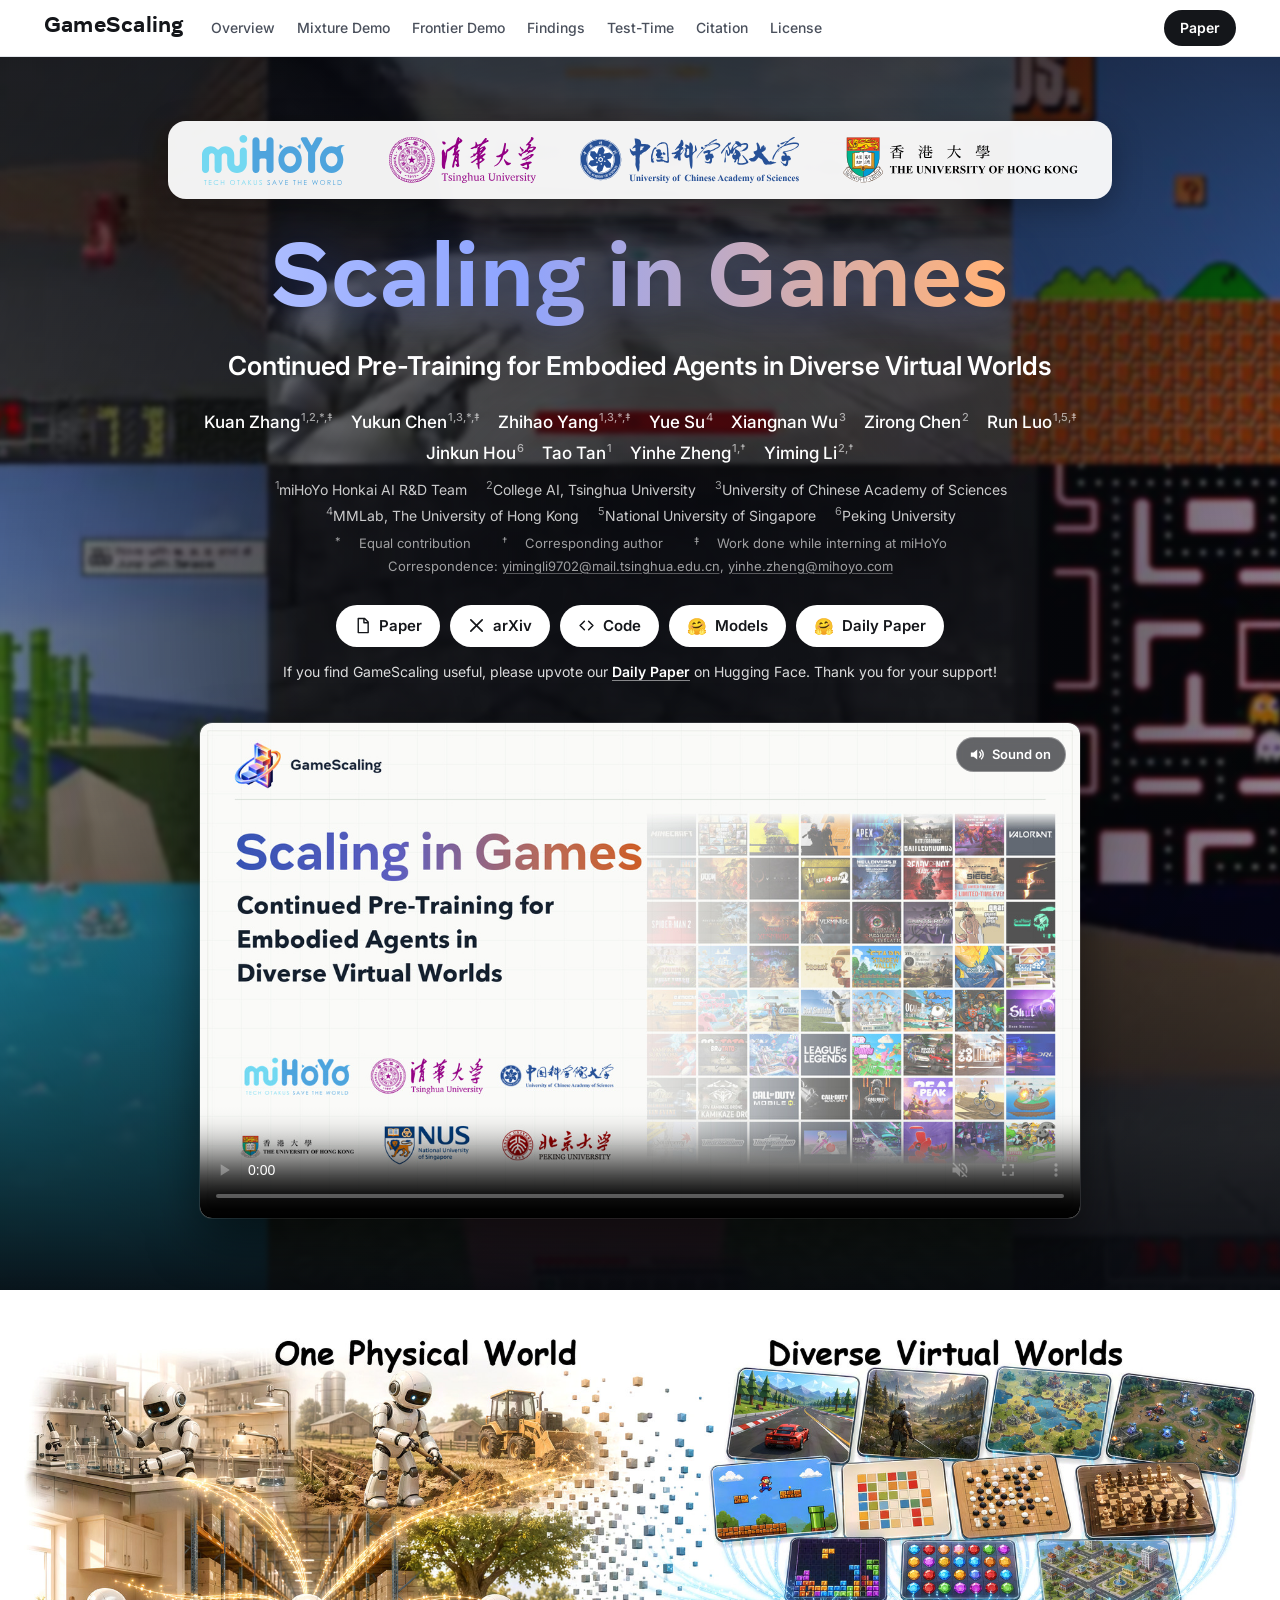
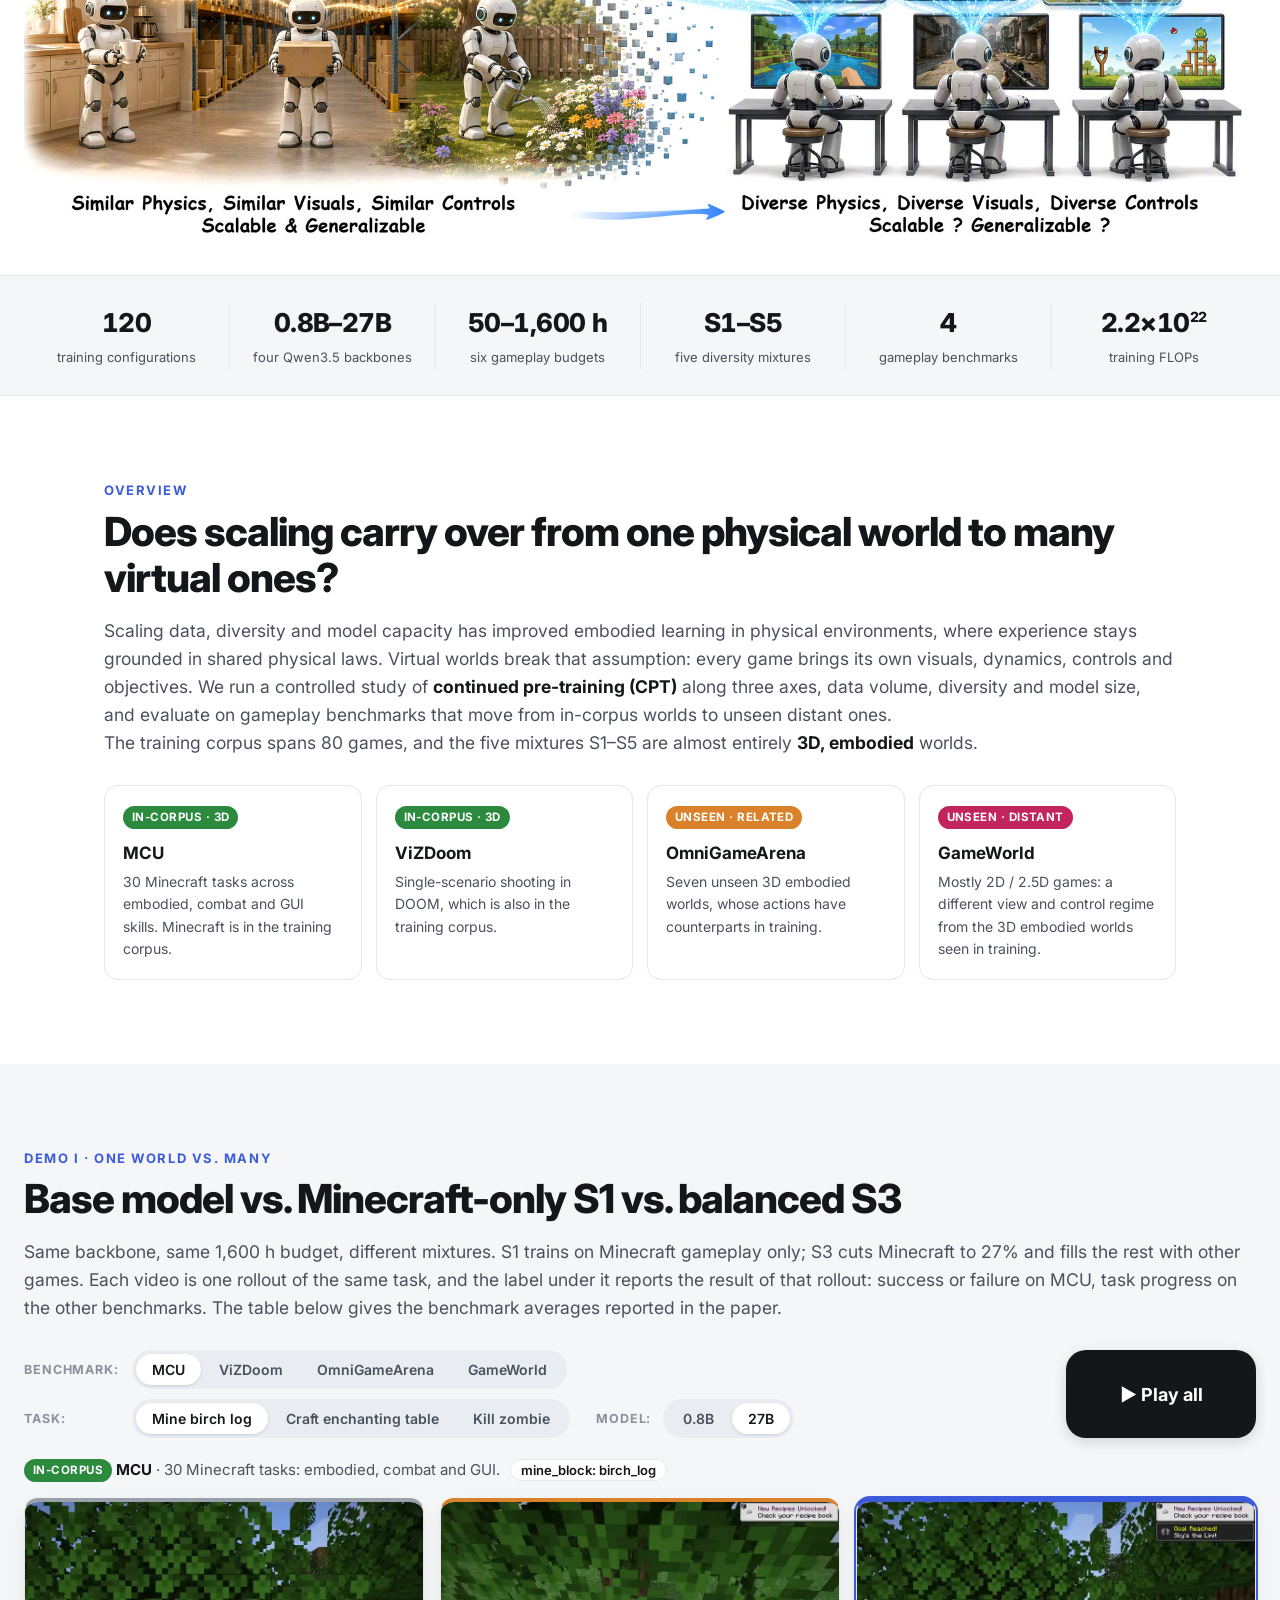
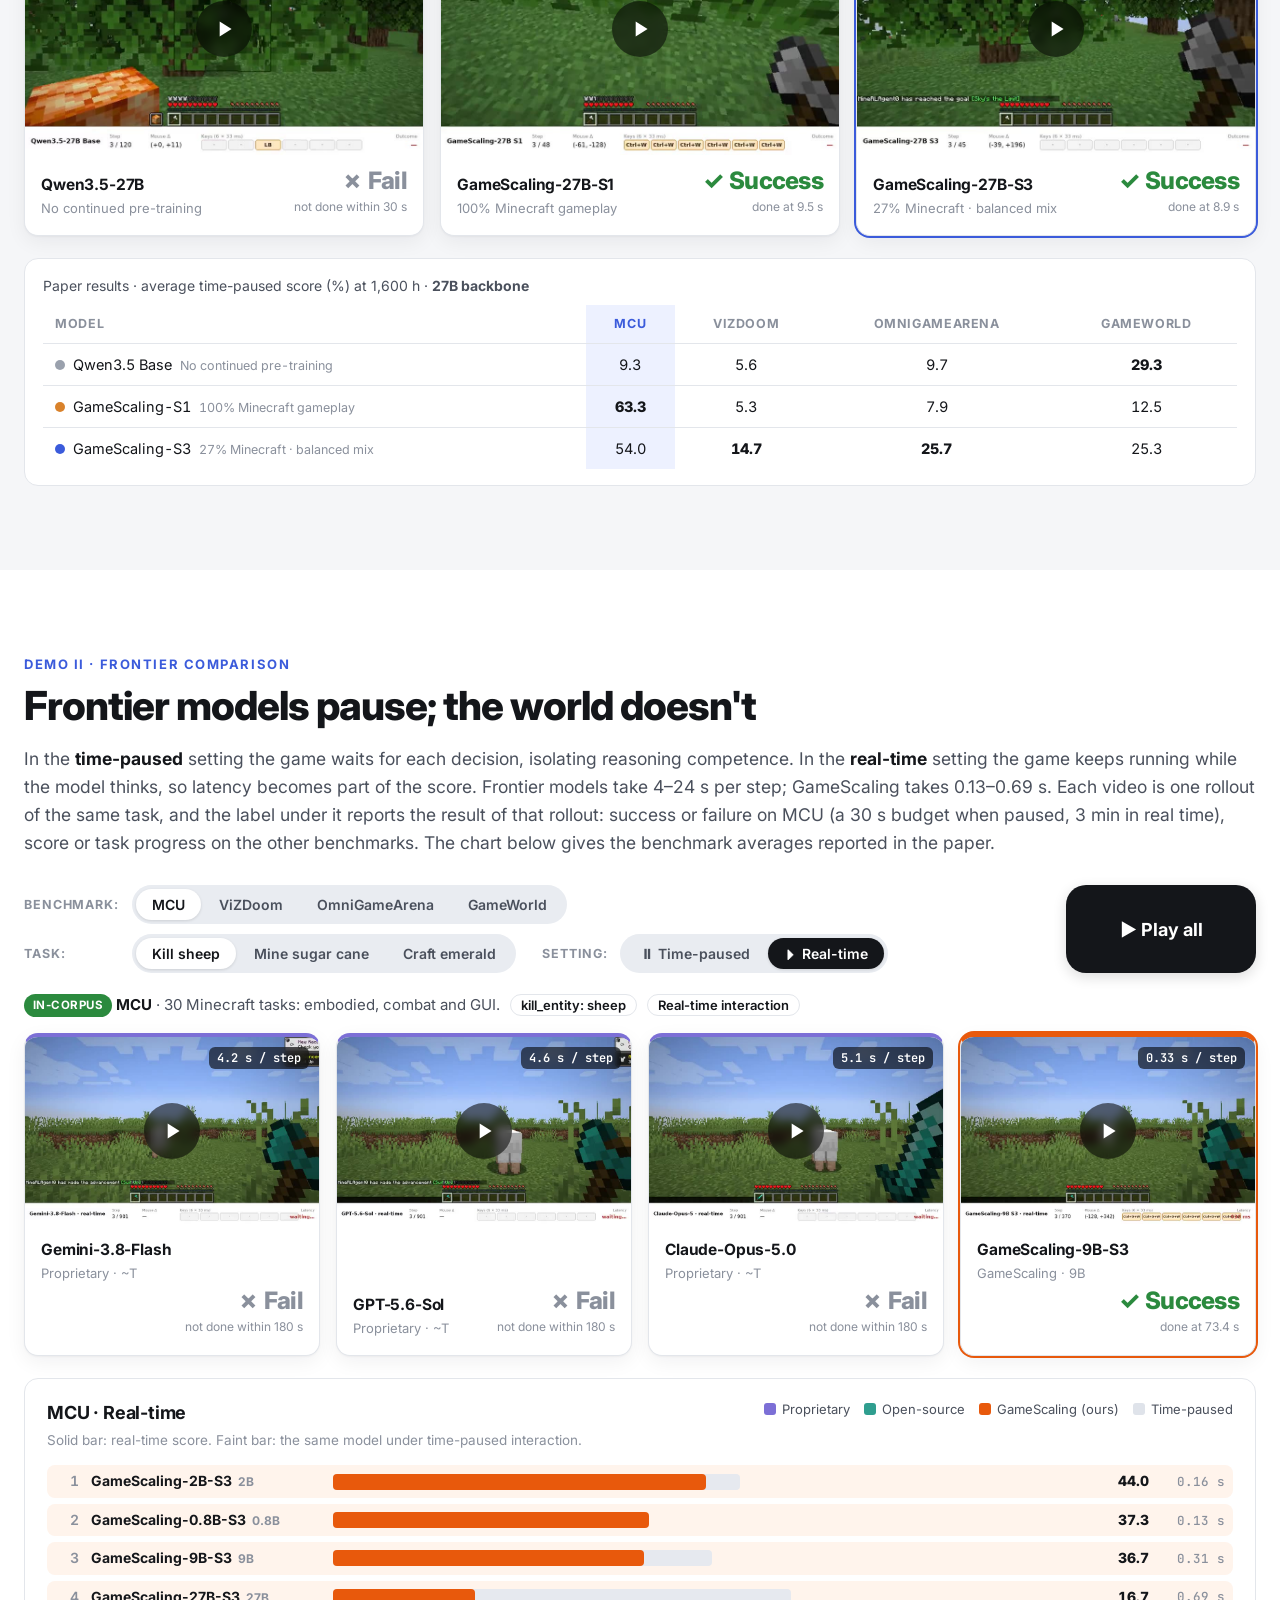
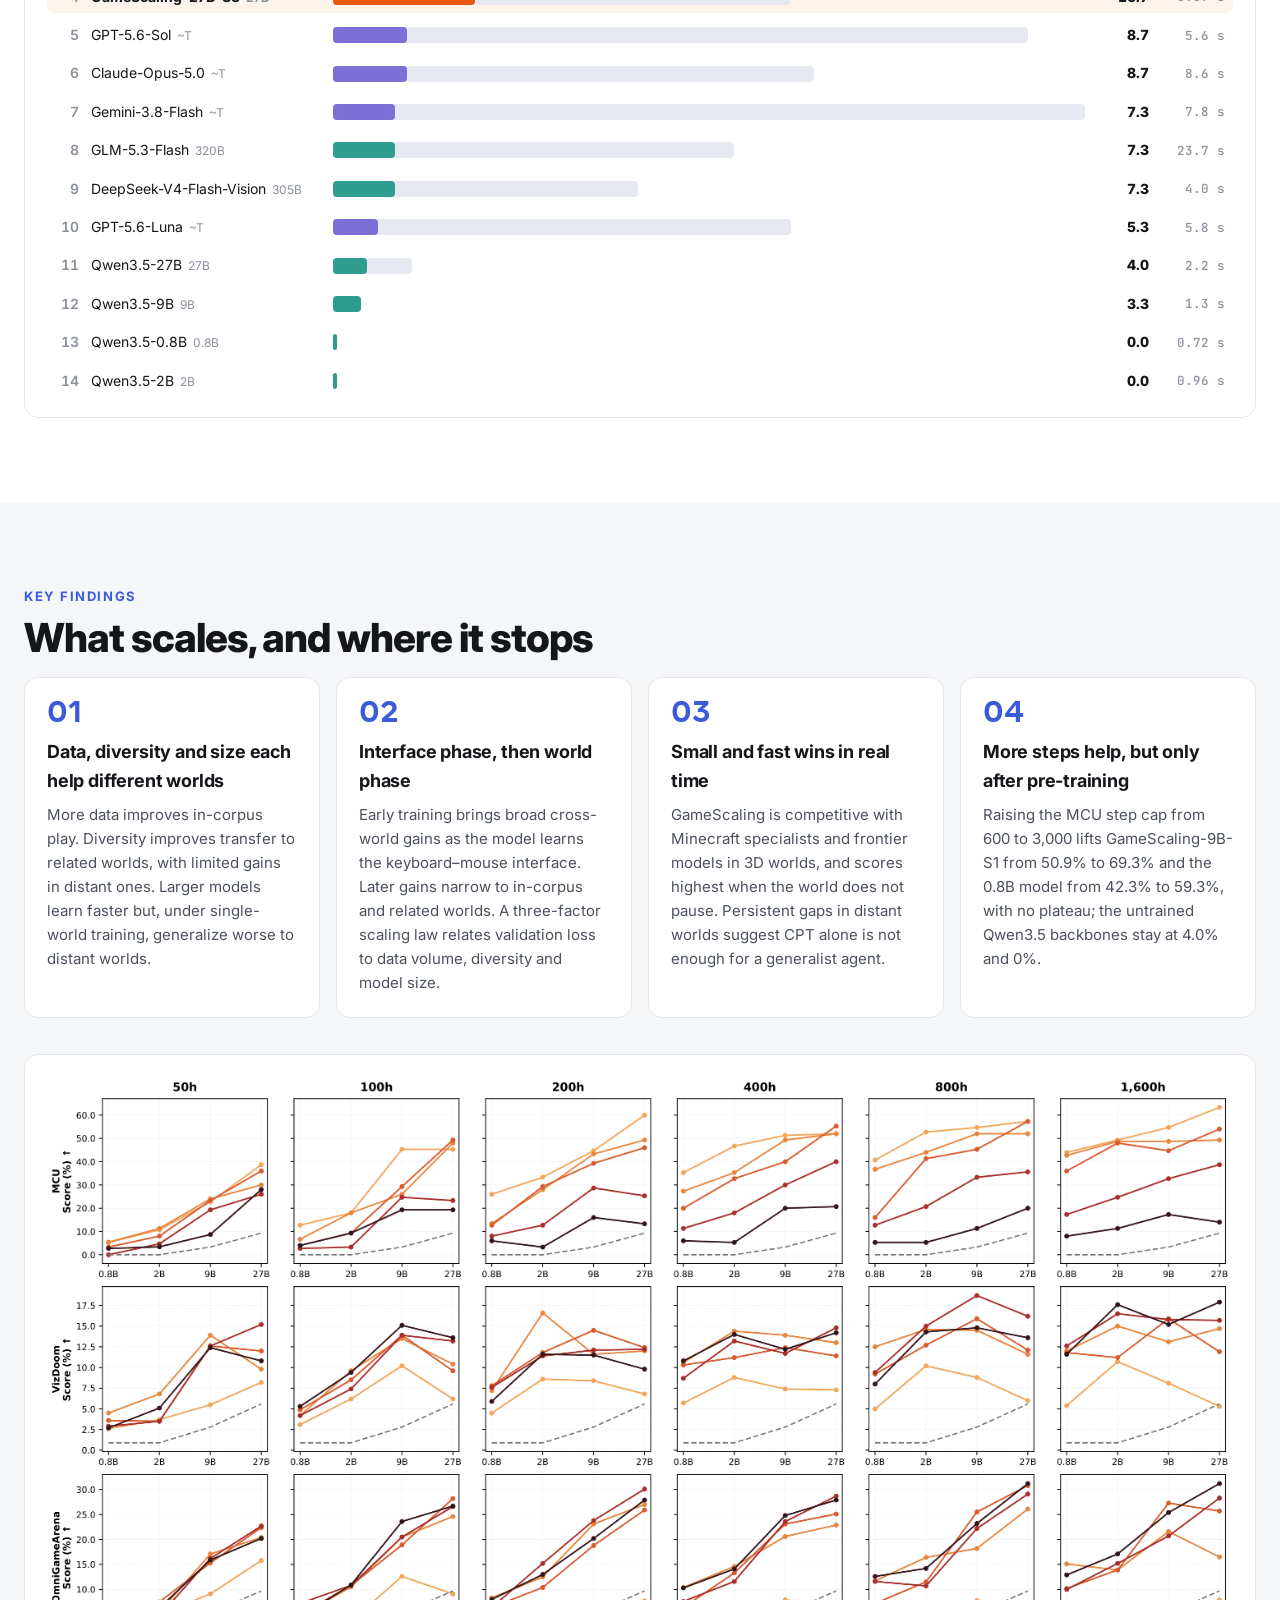
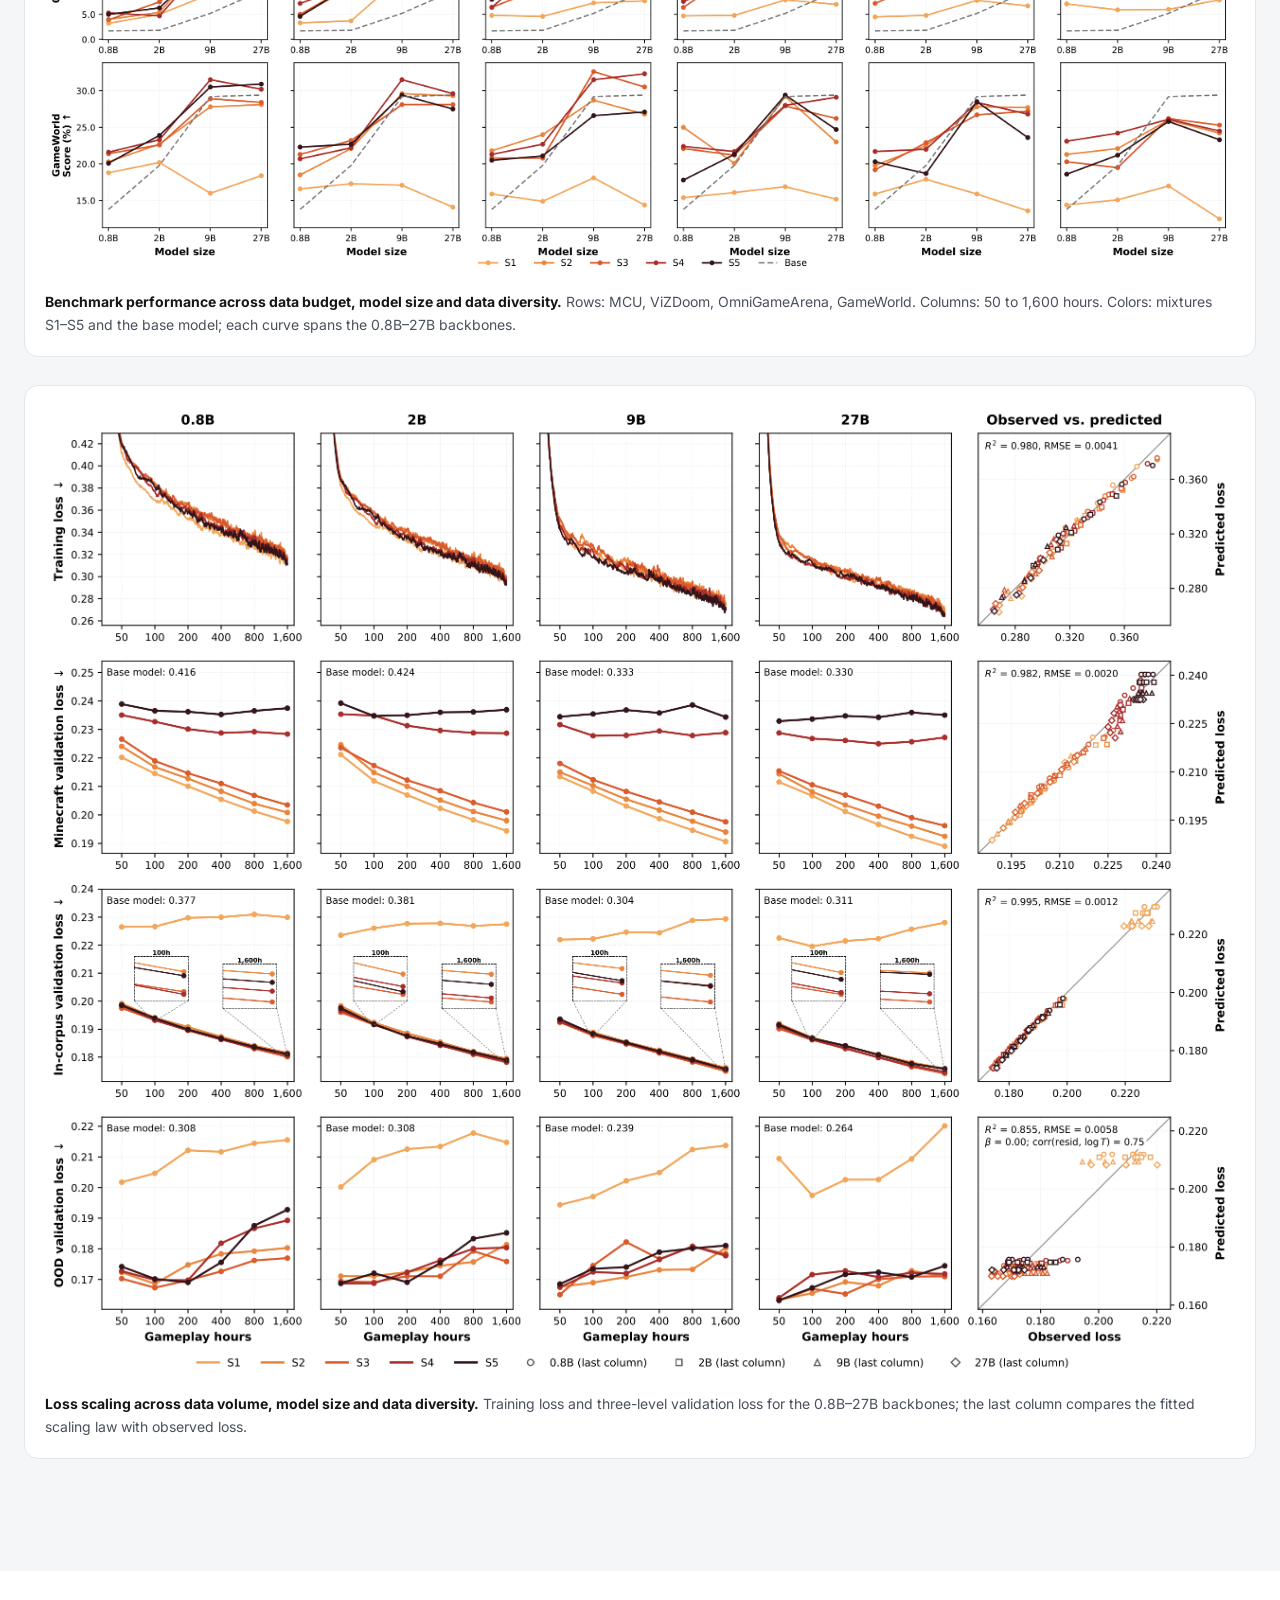
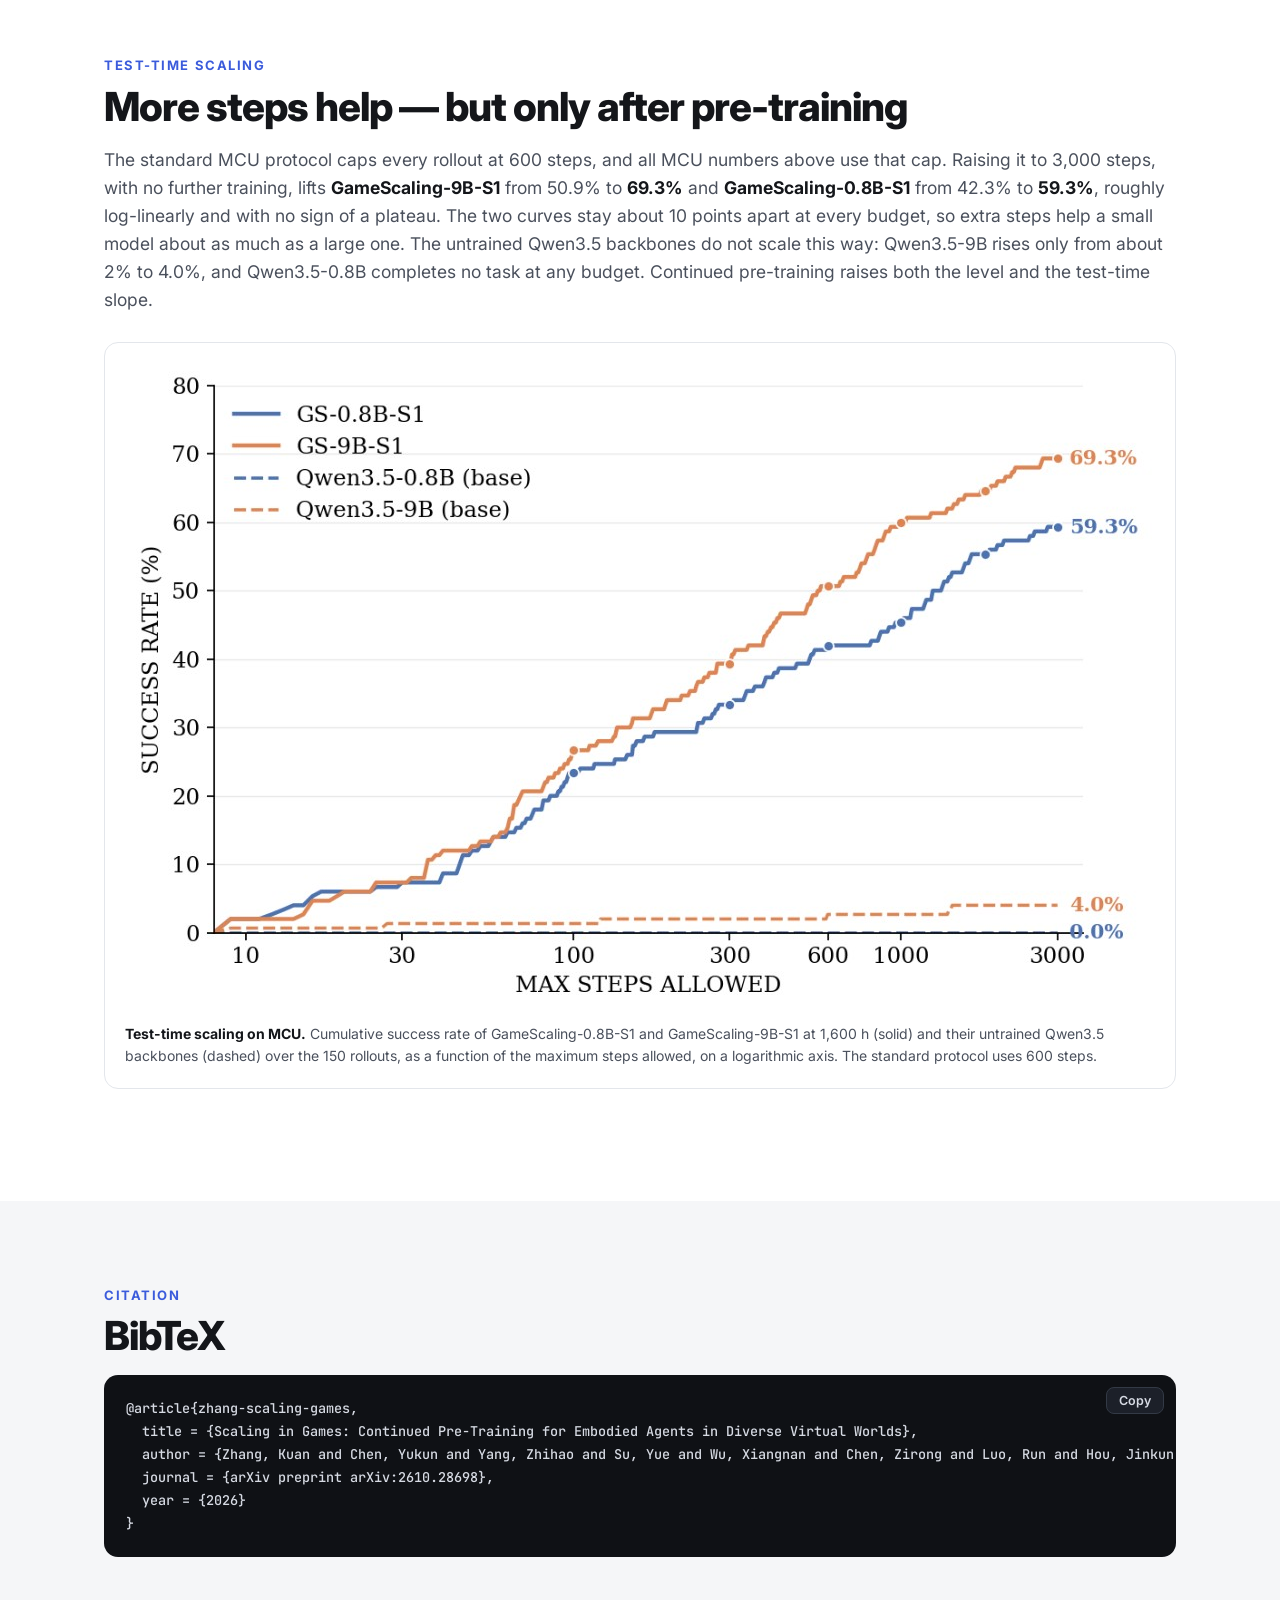
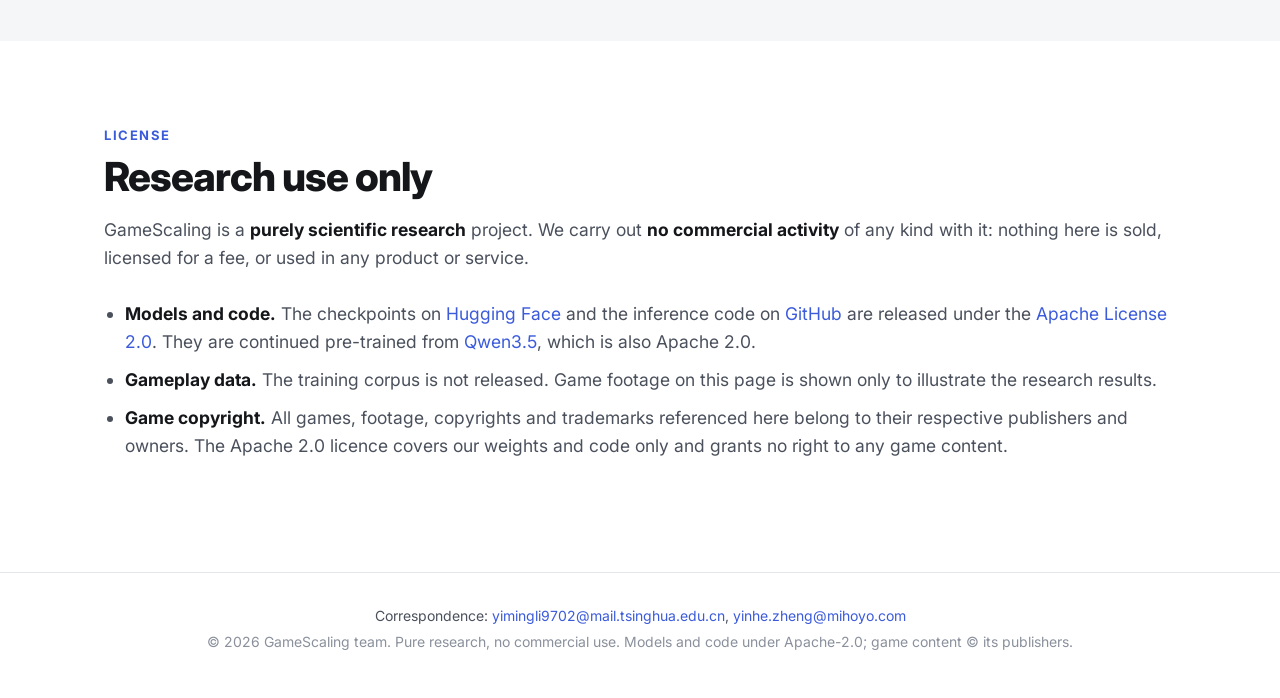
==== index.html @ e5180c9b "Add Daily Paper button and upvote invitation" ====
<!DOCTYPE html>
<html lang="en">
<head>
<meta charset="UTF-8">
<meta name="viewport" content="width=device-width, initial-scale=1">
<title>Scaling in Games: Continued Pre-Training for Embodied Agents in Diverse Virtual Worlds</title>
<link rel="icon" href="assets/favicon.svg" type="image/svg+xml">
<link rel="icon" href="assets/favicon-32.png" type="image/png" sizes="32x32">
<link rel="alternate icon" href="assets/favicon.ico">
<link rel="apple-touch-icon" href="assets/apple-touch-icon.png">
<meta name="description" content="Scaling in Games: Continued Pre-Training for Embodied Agents in Diverse Virtual Worlds">
<link rel="canonical" href="https://gamescaling.github.io/">
<meta name="citation_title" content="Scaling in Games: Continued Pre-Training for Embodied Agents in Diverse Virtual Worlds">
<meta name="citation_author" content="Zhang, Kuan">
<meta name="citation_author" content="Chen, Yukun">
<meta name="citation_author" content="Yang, Zhihao">
<meta name="citation_author" content="Su, Yue">
<meta name="citation_author" content="Wu, Xiangnan">
<meta name="citation_author" content="Chen, Zirong">
<meta name="citation_author" content="Luo, Run">
<meta name="citation_author" content="Hou, Jinkun">
<meta name="citation_author" content="Tan, Tao">
<meta name="citation_author" content="Zheng, Yinhe">
<meta name="citation_author" content="Li, Yiming">
<meta name="citation_publication_date" content="2026/10/20">
<meta name="citation_pdf_url" content="https://arxiv.org/pdf/2610.28698">
<link rel="preconnect" href="https://fonts.googleapis.com">
<link rel="preconnect" href="https://fonts.gstatic.com" crossorigin>
<link href="https://fonts.googleapis.com/css2?family=Inter:wght@400;500;600;700;800&family=JetBrains+Mono:wght@500&display=swap" rel="stylesheet">
<link rel="stylesheet" href="style.css?v=20261022-daily-paper">
</head>
<body>

<header class="nav">
  <div class="nav-inner">
    <a class="brand" href="#top">GameScaling</a>
    <nav class="nav-links">
      <a href="#overview">Overview</a>
      <a href="#demo-mixture">Mixture Demo</a>
      <a href="#demo-frontier">Frontier Demo</a>
      <a href="#findings">Findings</a>
      <a href="#testtime">Test-Time</a>
      <a href="#citation">Citation</a>
      <a href="#license">License</a>
    </nav>
    <a class="nav-cta" href="https://arxiv.org/pdf/2610.28698" target="_blank">Paper</a>
  </div>
</header>

<main id="top">

<!-- ======================= HERO ======================= -->
<section class="hero">
  <div class="hero-bg" aria-hidden="true">
    <video src="videos/promo/hero_bg.mp4" poster="videos/promo/hero_bg.jpg" autoplay muted loop playsinline></video>
  </div>
  <div class="hero-scrim" aria-hidden="true"></div>
  <div class="wrap hero-in">
    <div class="logos">
      <img src="assets/logos/mihoyo.svg" alt="miHoYo">
      <img src="assets/logos/tsinghua.svg" alt="Tsinghua University">
      <img src="assets/logos/ucas.svg" alt="UCAS">
      <img src="assets/logos/hku.svg" alt="HKU">
    </div>
    <h1 class="title"><span class="title-display">Scaling in Games</span><span class="title-sub">Continued Pre-Training for Embodied Agents in Diverse Virtual Worlds</span></h1>

    <p class="authors">
      <span>Kuan Zhang<sup>1,2,*,&Dagger;</sup></span>
      <span>Yukun Chen<sup>1,3,*,&Dagger;</sup></span>
      <span>Zhihao Yang<sup>1,3,*,&Dagger;</sup></span>
      <span>Yue Su<sup>4</sup></span>
      <span>Xiangnan Wu<sup>3</sup></span>
      <span>Zirong Chen<sup>2</sup></span>
      <span>Run Luo<sup>1,5,&Dagger;</sup></span>
      <span>Jinkun Hou<sup>6</sup></span>
      <span>Tao Tan<sup>1</sup></span>
      <span>Yinhe Zheng<sup>1,&dagger;</sup></span>
      <span>Yiming Li<sup>2,&dagger;</sup></span>
    </p>
    <p class="affils">
      <span><sup>1</sup>miHoYo Honkai AI R&amp;D Team</span>
      <span><sup>2</sup>College AI, Tsinghua University</span>
      <span><sup>3</sup>University of Chinese Academy of Sciences</span>
      <span><sup>4</sup>MMLab, The University of Hong Kong</span>
      <span><sup>5</sup>National University of Singapore</span>
      <span><sup>6</sup>Peking University</span>
    </p>
    <p class="affils note"><sup>*</sup>Equal contribution &nbsp;&nbsp; <sup>&dagger;</sup>Corresponding author &nbsp;&nbsp; <sup>&Dagger;</sup>Work done while interning at miHoYo</p>
    <p class="affils note mail">Correspondence: <a href="mailto:yimingli9702@mail.tsinghua.edu.cn">yimingli9702@mail.tsinghua.edu.cn</a>, <a href="mailto:yinhe.zheng@mihoyo.com">yinhe.zheng@mihoyo.com</a></p>

    <div class="buttons">
      <a class="btn" href="https://arxiv.org/pdf/2610.28698" target="_blank"><svg viewBox="0 0 24 24"><path d="M6 2h9l5 5v15H6z M14 2v6h6" fill="none" stroke="currentColor" stroke-width="2" stroke-linejoin="round"/></svg>Paper</a>
      <a class="btn" href="https://arxiv.org/abs/2610.28698" target="_blank" rel="noopener"><svg viewBox="0 0 24 24"><path d="M4 4l16 16M20 4L4 20" fill="none" stroke="currentColor" stroke-width="2.4" stroke-linecap="round"/></svg>arXiv</a>
      <a class="btn" href="https://github.com/THUSI-Lab/GameScaling" target="_blank" rel="noopener"><svg viewBox="0 0 24 24"><path d="M9 18l-6-6 6-6M15 6l6 6-6 6" fill="none" stroke="currentColor" stroke-width="2.2" stroke-linecap="round" stroke-linejoin="round"/></svg>Code</a>
      <a class="btn" href="https://huggingface.co/THUSI-Lab/GameScaling" target="_blank" rel="noopener"><span class="hf">🤗</span>Models</a>
      <a class="btn" href="https://huggingface.co/papers/2610.28698" target="_blank" rel="noopener"><span class="hf" aria-hidden="true">🤗</span>Daily Paper</a>
    </div>
    <p class="daily-paper-support">If you find GameScaling useful, please upvote our <a href="https://huggingface.co/papers/2610.28698" target="_blank" rel="noopener">Daily Paper</a> on Hugging Face. Thank you for your support!</p>

    <div class="promo">
      <video class="promo-video" src="videos/promo/promo.mp4?v=20261022-male-intro" poster="videos/promo/promo.jpg?v=20261022-8x8-title" autoplay muted loop playsinline controls preload="metadata"></video>
      <button class="promo-sound" type="button" aria-label="Turn sound on"><svg viewBox="0 0 24 24"><path d="M4 9h4l5-4v14l-5-4H4z" fill="currentColor"/><path d="M16.5 8.5a5 5 0 0 1 0 7M19 6a8.5 8.5 0 0 1 0 12" fill="none" stroke="currentColor" stroke-width="2" stroke-linecap="round"/></svg>Sound on</button>
    </div>

  </div>
</section>

<!-- ======================= TEASER ======================= -->
<section class="teaser-sec">
  <div class="wrap">
    <figure class="teaser">
      <img src="assets/img/teaser.jpg" alt="One physical world vs. diverse virtual worlds">
    </figure>
  </div>
</section>

<!-- ======================= STATS ======================= -->
<section class="stats-band">
  <div class="wrap stats">
    <div class="stat"><b>120</b><span>training configurations</span></div>
    <div class="stat"><b>0.8B–27B</b><span>four Qwen3.5 backbones</span></div>
    <div class="stat"><b>50–1,600 h</b><span>six gameplay budgets</span></div>
    <div class="stat"><b>S1–S5</b><span>five diversity mixtures</span></div>
    <div class="stat"><b>4</b><span>gameplay benchmarks</span></div>
    <div class="stat"><b>2.2×10<sup>22</sup></b><span>training FLOPs</span></div>
  </div>
</section>

<!-- ======================= OVERVIEW ======================= -->
<section id="overview" class="section">
  <div class="wrap narrow">
    <p class="eyebrow">Overview</p>
    <h2>Does scaling carry over from one physical world to many virtual ones?</h2>
    <p class="lead">
      Scaling data, diversity and model capacity has improved embodied learning in physical environments, where experience stays grounded in shared physical laws.
      Virtual worlds break that assumption: every game brings its own visuals, dynamics, controls and objectives.
      We run a controlled study of <b>continued pre-training (CPT)</b> along three axes, data volume, diversity and model size, and evaluate on gameplay benchmarks that move from in-corpus worlds to unseen distant ones.<br>The training corpus spans 80 games, and the five mixtures S1&ndash;S5 are almost entirely <b>3D, embodied</b> worlds.
    </p>
    <div class="tiers">
      <div class="tier"><span class="tier-tag t1">In-corpus &middot; 3D</span><b>MCU</b><p>30 Minecraft tasks across embodied, combat and GUI skills. Minecraft is in the training corpus.</p></div>
      <div class="tier"><span class="tier-tag t1">In-corpus &middot; 3D</span><b>ViZDoom</b><p>Single-scenario shooting in DOOM, which is also in the training corpus.</p></div>
      <div class="tier"><span class="tier-tag t2">Unseen · related</span><b>OmniGameArena</b><p>Seven unseen 3D embodied worlds, whose actions have counterparts in training.</p></div>
      <div class="tier"><span class="tier-tag t3">Unseen · distant</span><b>GameWorld</b><p>Mostly 2D / 2.5D games: a different view and control regime from the 3D embodied worlds seen in training.</p></div>
    </div>
  </div>
</section>

<!-- ======================= DEMO 1 ======================= -->
<section id="demo-mixture" class="section alt">
  <div class="wrap">
    <p class="eyebrow">Demo I · One world vs. many</p>
    <h2>Base model vs. Minecraft-only S1 vs. balanced S3</h2>
    <p class="lead">
      Same backbone, same 1,600 h budget, different mixtures. S1 trains on Minecraft gameplay only; S3 cuts Minecraft to 27% and fills the rest with other games.
      Each video is one rollout of the same task, and the label under it reports the result of that rollout: success or failure on MCU, task progress on the other benchmarks.
      The table below gives the benchmark averages reported in the paper.
    </p>

    <div class="controls">
      <div class="ctl-rows">
        <div class="ctl-row"><span class="ctl-label">Benchmark</span><div class="seg" id="mix-bench" role="tablist" aria-label="Benchmark"></div></div>
        <div class="ctl-row">
          <span class="ctl-label">Task</span><div class="seg" id="mix-case" role="tablist" aria-label="Task"></div>
          <span class="ctl-label">Model</span><div class="seg" id="mix-size" role="tablist" aria-label="Model size"></div>
        </div>
      </div>
      <button class="play-all" data-group="mix-grid" type="button">▶ Play all</button>
    </div>

    <p class="bench-caption" id="mix-bench-caption"></p>
    <div class="video-grid cols-3" id="mix-grid"></div>

    <div class="mini-board">
      <div class="mini-board-head">
        <span>Paper results · average time-paused score (%) at 1,600 h · <b id="mix-board-size"></b></span>
      </div>
      <div class="mini-table-wrap"><table class="mini-table" id="mix-table"></table></div>
    </div>
  </div>
</section>

<!-- ======================= DEMO 2 ======================= -->
<section id="demo-frontier" class="section">
  <div class="wrap">
    <p class="eyebrow">Demo II · Frontier comparison</p>
    <h2>Frontier models pause; the world doesn't</h2>
    <p class="lead">
      In the <b>time-paused</b> setting the game waits for each decision, isolating reasoning competence.
      In the <b>real-time</b> setting the game keeps running while the model thinks, so latency becomes part of the score.
      Frontier models take 4–24 s per step; GameScaling takes 0.13–0.69 s.
      Each video is one rollout of the same task, and the label under it reports the result of that rollout: success or failure on MCU (a 30 s budget when paused, 3 min in real time), score or task progress on the other benchmarks.
      The chart below gives the benchmark averages reported in the paper.
    </p>

    <div class="controls">
      <div class="ctl-rows">
        <div class="ctl-row"><span class="ctl-label">Benchmark</span><div class="seg" id="fr-bench" role="tablist" aria-label="Benchmark"></div></div>
        <div class="ctl-row">
          <span class="ctl-label">Task</span><div class="seg" id="fr-case" role="tablist" aria-label="Task"></div>
          <span class="ctl-label">Setting</span><div class="seg mode" id="fr-mode" role="tablist" aria-label="Interaction setting"></div>
        </div>
      </div>
      <button class="play-all" data-group="fr-grid" type="button">▶ Play all</button>
    </div>

    <p class="bench-caption" id="fr-bench-caption"></p>
    <div class="video-grid cols-4" id="fr-grid"></div>

    <div class="chart-card">
      <div class="chart-head">
        <div>
          <h3 id="fr-chart-title">All models</h3>
          <p class="muted" id="fr-chart-sub"></p>
        </div>
        <div class="legend">
          <span><i class="sw sw-prop"></i>Proprietary</span>
          <span><i class="sw sw-open"></i>Open-source</span>
          <span><i class="sw sw-gs"></i>GameScaling (ours)</span>
          <span><i class="sw sw-ghost"></i><span id="fr-ghost-label">Time-paused</span></span>
        </div>
      </div>
      <div class="bars" id="fr-bars"></div>
    </div>
  </div>
</section>

<!-- ======================= FINDINGS ======================= -->
<section id="findings" class="section alt">
  <div class="wrap">
    <p class="eyebrow">Key findings</p>
    <h2>What scales, and where it stops</h2>
    <div class="findings">
      <article class="finding">
        <span class="num">01</span>
        <h3>Data, diversity and size each help different worlds</h3>
        <p>More data improves in-corpus play. Diversity improves transfer to related worlds, with limited gains in distant ones. Larger models learn faster but, under single-world training, generalize worse to distant worlds.</p>
      </article>
      <article class="finding">
        <span class="num">02</span>
        <h3>Interface phase, then world phase</h3>
        <p>Early training brings broad cross-world gains as the model learns the keyboard–mouse interface. Later gains narrow to in-corpus and related worlds. A three-factor scaling law relates validation loss to data volume, diversity and model size.</p>
      </article>
      <article class="finding">
        <span class="num">03</span>
        <h3>Small and fast wins in real time</h3>
        <p>GameScaling is competitive with Minecraft specialists and frontier models in 3D worlds, and scores highest when the world does not pause. Persistent gaps in distant worlds suggest CPT alone is not enough for a generalist agent.</p>
      </article>
      <article class="finding">
        <span class="num">04</span>
        <h3>More steps help, but only after pre-training</h3>
        <p>Raising the MCU step cap from 600 to 3,000 lifts GameScaling-9B-S1 from 50.9% to 69.3% and the 0.8B model from 42.3% to 59.3%, with no plateau; the untrained Qwen3.5 backbones stay at 4.0% and 0%.</p>
      </article>
    </div>

    <figure class="paper-fig">
      <img src="assets/img/fig_benchmark_grid_4x5_model_axis.png" alt="Benchmark scaling grid" loading="lazy">
      <figcaption><b>Benchmark performance across data budget, model size and data diversity.</b> Rows: MCU, ViZDoom, OmniGameArena, GameWorld. Columns: 50 to 1,600 hours. Colors: mixtures S1–S5 and the base model; each curve spans the 0.8B–27B backbones.</figcaption>
    </figure>
    <figure class="paper-fig">
      <img src="assets/img/fig2_loss_grid_4x5_fits.png" alt="Loss scaling grid" loading="lazy">
      <figcaption><b>Loss scaling across data volume, model size and data diversity.</b> Training loss and three-level validation loss for the 0.8B–27B backbones; the last column compares the fitted scaling law with observed loss.</figcaption>
    </figure>
  </div>
</section>

<!-- ======================= TEST-TIME SCALING ======================= -->
<section id="testtime" class="section">
  <div class="wrap narrow">
    <p class="eyebrow">Test-time scaling</p>
    <h2>More steps help &mdash; but only after pre-training</h2>
    <p class="lead">
      The standard MCU protocol caps every rollout at 600 steps, and all MCU numbers above use that cap.
      Raising it to 3,000 steps, with no further training, lifts <b>GameScaling-9B-S1</b> from 50.9% to <b>69.3%</b> and <b>GameScaling-0.8B-S1</b> from 42.3% to <b>59.3%</b>, roughly log-linearly and with no sign of a plateau.
      The two curves stay about 10 points apart at every budget, so extra steps help a small model about as much as a large one.
      The untrained Qwen3.5 backbones do not scale this way: Qwen3.5-9B rises only from about 2% to 4.0%, and Qwen3.5-0.8B completes no task at any budget.
      Continued pre-training raises both the level and the test-time slope.
    </p>
    <figure class="paper-fig">
      <img src="assets/img/fig_mcu_test_time_scaling.png" alt="Test-time scaling on MCU: cumulative success rate against the maximum steps allowed" loading="lazy">
      <figcaption><b>Test-time scaling on MCU.</b> Cumulative success rate of GameScaling-0.8B-S1 and GameScaling-9B-S1 at 1,600&nbsp;h (solid) and their untrained Qwen3.5 backbones (dashed) over the 150 rollouts, as a function of the maximum steps allowed, on a logarithmic axis. The standard protocol uses 600 steps.</figcaption>
    </figure>
  </div>
</section>

<!-- ======================= CITATION ======================= -->
<section id="citation" class="section alt">
  <div class="wrap narrow">
    <p class="eyebrow">Citation</p>
    <h2>BibTeX</h2>
    <div class="bib">
      <button class="copy" type="button" id="copy-bib">Copy</button>
<pre id="bibtex">@article{zhang-scaling-games,
  title = {Scaling in Games: Continued Pre-Training for Embodied Agents in Diverse Virtual Worlds},
  author = {Zhang, Kuan and Chen, Yukun and Yang, Zhihao and Su, Yue and Wu, Xiangnan and Chen, Zirong and Luo, Run and Hou, Jinkun and Tan, Tao and Zheng, Yinhe and Li, Yiming},
  journal = {arXiv preprint arXiv:2610.28698},
  year = {2026}
}</pre>
    </div>
  </div>
</section>

<!-- ======================= LICENSE ======================= -->
<section id="license" class="section">
  <div class="wrap narrow">
    <p class="eyebrow">License</p>
    <h2>Research use only</h2>
    <p class="lead">GameScaling is a <b>purely scientific research</b> project. We carry out <b>no commercial
      activity</b> of any kind with it: nothing here is sold, licensed for a fee, or used in any product or service.</p>
    <ul class="lead">
      <li><b>Models and code.</b> The checkpoints on
        <a href="https://huggingface.co/THUSI-Lab/GameScaling" target="_blank" rel="noopener">Hugging Face</a> and the
        inference code on <a href="https://github.com/THUSI-Lab/GameScaling" target="_blank" rel="noopener">GitHub</a>
        are released under the <a href="https://www.apache.org/licenses/LICENSE-2.0" target="_blank" rel="noopener">Apache License 2.0</a>.
        They are continued pre-trained from <a href="https://huggingface.co/Qwen" target="_blank" rel="noopener">Qwen3.5</a>,
        which is also Apache 2.0.</li>
      <li><b>Gameplay data.</b> The training corpus is not released. Game footage on this page is shown only to
        illustrate the research results.</li>
      <li><b>Game copyright.</b> All games, footage, copyrights and trademarks referenced here belong to their
        respective publishers and owners. The Apache 2.0 licence covers our weights and code only and grants no
        right to any game content.</li>
    </ul>
  </div>
</section>

</main>

<footer class="footer">
  <div class="wrap">
    <p>Correspondence: <a href="mailto:yimingli9702@mail.tsinghua.edu.cn">yimingli9702@mail.tsinghua.edu.cn</a>, <a href="mailto:yinhe.zheng@mihoyo.com">yinhe.zheng@mihoyo.com</a></p>
    <p class="muted">© 2026 GameScaling team. Pure research, no commercial use. Models and code under Apache-2.0; game content © its publishers.</p>
  </div>
</footer>

<script src="data.js"></script>
<script src="main.js"></script>
</body>
</html>
---- style.css ----
@font-face {
  font-family: "Optimistic";
  src: url("assets/Optimistic.ttf") format("truetype");
  font-display: swap;
}

:root {
  --bg: #ffffff;
  --bg-alt: #f5f6f8;
  --ink: #14161a;
  --ink-2: #4a505c;
  --ink-3: #8a909c;
  --line: #e3e6eb;
  --card: #ffffff;
  --brand: #3b5bdb;
  --brand-soft: #edf1ff;

  --c-base: #9aa1ad;
  --c-s1: #d9822b;
  --c-s3: #3b5bdb;

  --c-prop: #7c6fd6;
  --c-open: #2f9e8f;
  --c-gs: #e8590c;

  --t1: #2b8a3e;
  --t2: #d9822b;
  --t3: #c2255c;

  --radius: 14px;
  --shadow: 0 1px 2px rgba(20, 22, 26, .04), 0 6px 20px rgba(20, 22, 26, .06);
  --font: "Inter", system-ui, -apple-system, "Segoe UI", Roboto, "Helvetica Neue", Arial, sans-serif;
  --mono: "JetBrains Mono", ui-monospace, "SFMono-Regular", Consolas, monospace;
}

* { box-sizing: border-box; }
html { scroll-behavior: smooth; scroll-padding-top: 72px; }
body {
  margin: 0;
  background: var(--bg);
  color: var(--ink);
  font-family: var(--font);
  font-size: 16px;
  line-height: 1.6;
  -webkit-font-smoothing: antialiased;
}
img { max-width: 100%; display: block; }
a { color: var(--brand); text-decoration: none; }
a:hover { text-decoration: underline; }

.wrap { max-width: 1400px; margin: 0 auto; padding: 0 24px; }
.wrap.narrow { max-width: 1120px; }
.muted { color: var(--ink-3); }

/* ---------- nav ---------- */
.nav {
  position: sticky; top: 0; z-index: 50;
  background: rgba(255, 255, 255, .85);
  backdrop-filter: saturate(160%) blur(10px);
  border-bottom: 1px solid var(--line);
}
.nav-inner {
  max-width: 1240px; margin: 0 auto; padding: 0 24px;
  height: 56px; display: flex; align-items: center; gap: 28px;
}
.brand { font-family: "Optimistic", var(--font); font-size: 22px; color: var(--ink); letter-spacing: .01em; }
.brand:hover { text-decoration: none; }
.nav-links { display: flex; gap: 22px; flex: 1; }
.nav-links a { color: var(--ink-2); font-size: 14px; font-weight: 500; }
.nav-links a:hover { color: var(--ink); text-decoration: none; }
.nav-cta {
  font-size: 14px; font-weight: 600; color: #fff; background: var(--ink);
  padding: 7px 16px; border-radius: 999px;
}
.nav-cta:hover { text-decoration: none; background: #000; }

/* ---------- hero ---------- */
.hero {
  position: relative; overflow: hidden; isolation: isolate;
  padding: 64px 0 72px; text-align: center; color: #fff; background: #07090f;
}
.hero-bg { position: absolute; inset: -12px; z-index: -2; }
.hero-bg video { width: 100%; height: 100%; object-fit: cover; filter: blur(2px) saturate(1.15); }
.hero-scrim {
  position: absolute; inset: 0; z-index: -1;
  background:
    radial-gradient(ellipse 60% 70% at 50% 46%, rgba(7,9,15,.82) 0%, rgba(7,9,15,.62) 55%, rgba(7,9,15,.38) 100%),
    linear-gradient(180deg, rgba(7,9,15,.55) 0%, rgba(7,9,15,0) 30%, rgba(7,9,15,0) 70%, rgba(7,9,15,.9) 100%);
}
.logos { display: flex; justify-content: center; align-items: center; gap: 18px 44px; margin: 0 auto 40px; flex-wrap: wrap; width: fit-content; max-width: 100%; padding: 14px 34px; background: rgba(255,255,255,.94); border-radius: 18px; box-shadow: 0 8px 30px rgba(0,0,0,.28); }
.logos img { height: 46px; width: auto; }
.logos img:first-child { height: 50px; }
.title { margin: 0 0 22px; }
.title-display {
  display: block;
  font-family: "Optimistic", var(--font);
  font-weight: 400;
  font-size: clamp(44px, 7vw, 92px);
  line-height: 1.05;
  letter-spacing: .01em;
  background: linear-gradient(92deg, #c9d4ff 0%, #8ea4ff 40%, #ffb27a 78%, #ff7a3d 100%);
  -webkit-background-clip: text; background-clip: text; color: transparent;
  filter: drop-shadow(0 4px 24px rgba(59,91,219,.35));
}
.title-sub {
  display: block; margin-top: 12px;
  font-size: clamp(18px, 2.2vw, 26px); font-weight: 600; color: #fff; letter-spacing: -.01em;
}
.authors { display: flex; flex-wrap: wrap; justify-content: center; gap: 4px 18px; margin: 0 auto 10px; max-width: 980px; font-size: 17px; font-weight: 500; }
.authors sup, .affils sup { font-size: 11px; color: rgba(255,255,255,.6); margin-left: 1px; }
.affils { display: flex; flex-wrap: wrap; justify-content: center; gap: 2px 18px; margin: 0 auto; max-width: 980px; color: rgba(255,255,255,.78); font-size: 14px; }
.affils.note { margin-top: 6px; color: rgba(255,255,255,.6); font-size: 13px; }
.affils.mail { display: block; text-align: center; margin-top: 2px; }
.affils.mail a { color: inherit; text-decoration: underline; text-decoration-color: rgba(255,255,255,.3); text-underline-offset: 2px; }

.buttons { display: flex; justify-content: center; gap: 10px; margin: 28px 0 0; flex-wrap: wrap; }
.btn {
  display: inline-flex; align-items: center; gap: 8px;
  padding: 9px 18px; border-radius: 999px;
  background: #fff; color: var(--ink); font-weight: 600; font-size: 15px;
}
.btn:hover { text-decoration: none; background: #e9ecf5; }
.btn svg { width: 17px; height: 17px; }
.btn .hf { font-size: 16px; line-height: 1; }
.btn em { font-style: normal; font-weight: 500; font-size: 11px; background: rgba(255,255,255,.18); padding: 1px 7px; border-radius: 999px; }
.btn.disabled { background: rgba(255,255,255,.14); color: #fff; border: 1px solid rgba(255,255,255,.28); cursor: default; backdrop-filter: blur(6px); }

.daily-paper-support { margin: 14px auto 0; max-width: 860px; color: rgba(255,255,255,.85); font-size: 14px; line-height: 1.6; }
.daily-paper-support a { color: #fff; font-weight: 600; text-decoration: underline; text-decoration-color: rgba(255,255,255,.5); text-underline-offset: 3px; }

/* promo video sits inside the hero, over the gameplay wall */
.promo { position: relative; max-width: 880px; margin: 40px auto 0; }
.promo-video {
  display: block; width: 100%; aspect-ratio: 16 / 9; background: #07090f;
  border-radius: 12px; box-shadow: 0 20px 50px rgba(0,0,0,.5), 0 0 0 1px rgba(255,255,255,.14);
}
.promo-sound {
  position: absolute; top: 14px; right: 14px; display: inline-flex; align-items: center; gap: 7px;
  padding: 8px 14px 8px 11px; border: 1px solid rgba(255,255,255,.3); border-radius: 999px;
  background: rgba(7,9,15,.62); color: #fff; font-family: inherit; font-size: 13px; font-weight: 600; line-height: 1;
  cursor: pointer; backdrop-filter: blur(6px); transition: opacity .3s, background .2s;
}
.promo-sound:hover { background: rgba(7,9,15,.85); }
.promo-sound svg { width: 17px; height: 17px; }
.promo-sound.hide { opacity: 0; pointer-events: none; }

/* no frame: the teaser background is whitened to #fff so it merges with the page */
.teaser-sec { padding: 48px 0 40px; }
.teaser { margin: 0; }
.teaser img { width: 100%; }

/* ---------- stats ---------- */
.stats-band { border-top: 1px solid var(--line); border-bottom: 1px solid var(--line); background: var(--bg-alt); }
.stats { display: grid; grid-template-columns: repeat(6, 1fr); padding-top: 26px; padding-bottom: 26px; }
.stat { text-align: center; padding: 0 8px; border-left: 1px solid var(--line); }
.stat:first-child { border-left: 0; }
.stat b { display: block; font-size: 26px; font-weight: 800; letter-spacing: -.02em; font-variant-numeric: tabular-nums; }
.stat b sup { font-size: 14px; }
.stat span { font-size: 13px; color: var(--ink-2); }

/* ---------- sections ---------- */
.section { padding: 84px 0; }
.section.alt { background: var(--bg-alt); }
.eyebrow { margin: 0 0 8px; font-size: 13px; font-weight: 700; letter-spacing: .12em; text-transform: uppercase; color: var(--brand); }
h2 { margin: 0 0 16px; font-size: clamp(28px, 3.4vw, 40px); line-height: 1.15; letter-spacing: -.025em; font-weight: 800; }
h3 { margin: 0 0 8px; font-size: 18px; letter-spacing: -.01em; }
.lead { font-size: 17.5px; color: var(--ink-2); margin: 0 0 28px; }
.lead b { color: var(--ink); }

.tiers { display: grid; grid-template-columns: repeat(4, 1fr); gap: 14px; margin-top: 8px; }
.tier { background: var(--card); border: 1px solid var(--line); border-radius: var(--radius); padding: 18px; }
.tier b { display: block; margin: 10px 0 4px; font-size: 17px; }
.tier p { margin: 0; font-size: 14px; color: var(--ink-2); }
.tier-tag {
  display: inline-block; font-size: 11.5px; font-weight: 700; letter-spacing: .04em; text-transform: uppercase;
  padding: 2px 9px; border-radius: 999px; color: #fff; vertical-align: 1px;
}
.tier-tag.t1 { background: var(--t1); }
.tier-tag.t2 { background: var(--t2); }
.tier-tag.t3 { background: var(--t3); }

/* ---------- controls ---------- */
.controls { display: flex; gap: 20px; align-items: stretch; margin: 8px 0 20px; }
.ctl-rows { flex: 1; min-width: 0; display: grid; gap: 10px; }
.ctl-row { display: flex; flex-wrap: wrap; align-items: center; gap: 10px 12px; }
.ctl-label { font-size: 12.5px; font-weight: 700; letter-spacing: .07em; text-transform: uppercase; color: var(--ink-3); }
.ctl-label::after { content: ":"; }
.ctl-row > .ctl-label:first-child { width: 96px; }
.ctl-row > .seg + .ctl-label { margin-left: 14px; }
.seg { display: inline-flex; background: #e9ecf1; border-radius: 999px; padding: 4px; gap: 2px; flex-wrap: wrap; }
.seg button {
  border: 0; background: transparent; cursor: pointer;
  font: 600 14px var(--font); color: var(--ink-2);
  padding: 7px 16px; border-radius: 999px; transition: background .15s, color .15s;
}
.seg button:hover { color: var(--ink); }
.seg button.on { background: #fff; color: var(--ink); box-shadow: 0 1px 3px rgba(0,0,0,.12); }
.seg.mode button.on { background: var(--ink); color: #fff; }
.play-all {
  flex-shrink: 0; min-width: 190px; border: 0; background: var(--ink); cursor: pointer;
  font: 700 18px var(--font); color: #fff; padding: 0 30px; border-radius: 20px;
  box-shadow: 0 4px 14px rgba(0,0,0,.14); transition: transform .15s, box-shadow .15s;
}
.play-all:hover { transform: translateY(-1px); box-shadow: 0 6px 18px rgba(0,0,0,.2); }

.bench-caption { margin: 0 0 16px; font-size: 15px; color: var(--ink-2); }
.bench-caption b { color: var(--ink); }
.bench-caption .task { margin-left: 6px; font-size: 13px; font-weight: 600; color: var(--ink); background: #fff; border: 1px solid var(--line); padding: 2px 10px; border-radius: 999px; }

/* ---------- video cards ---------- */
.video-grid { display: grid; gap: 16px; }
.video-grid.cols-3 { grid-template-columns: repeat(3, 1fr); }
.video-grid.cols-4 { grid-template-columns: repeat(4, 1fr); }

.vcard {
  --accent: var(--brand);
  background: var(--card); border: 1px solid var(--line); border-radius: var(--radius);
  overflow: hidden; box-shadow: var(--shadow);
  border-top: 4px solid var(--accent);
  display: flex; flex-direction: column;
}
.vcard.ours { box-shadow: 0 0 0 2px var(--accent), var(--shadow); }
.vframe { position: relative; aspect-ratio: 16 / 9; background: #0f1115; }
.vframe { cursor: pointer; }
.vframe video { width: 100%; height: 100%; object-fit: cover; display: block; transition: filter .2s; }
.vctl {
  position: absolute; left: 50%; top: 50%; width: 56px; height: 56px; margin: -28px 0 0 -28px;
  display: grid; place-items: center; padding: 0; border: 0; border-radius: 50%; cursor: pointer;
  color: #fff; background: rgba(0,0,0,.55); backdrop-filter: blur(4px);
  transition: opacity .15s, transform .15s;
}
.vctl svg { grid-area: 1 / 1; width: 26px; height: 26px; }
.vctl .i-replay { display: none; }
.vframe:hover .vctl { transform: scale(1.08); }
.vcard.playing .vctl { opacity: 0; pointer-events: none; }
.vcard.ended video { filter: brightness(.55); }
.vcard.ended .vctl .i-play { display: none; }
.vcard.ended .vctl .i-replay { display: block; }
.vcard.loading .vctl { opacity: 1; background: rgba(0,0,0,.35); }
.vcard.loading .vctl svg { display: none !important; }
.vcard.loading .vctl::after {
  content: ""; grid-area: 1 / 1; width: 24px; height: 24px; border-radius: 50%;
  border: 3px solid rgba(255,255,255,.3); border-top-color: #fff; animation: vspin .8s linear infinite;
}
@keyframes vspin { to { transform: rotate(360deg); } }
.vcard.missing .vframe { cursor: default; }
.vcard.missing .vctl { display: none; }
.vmissing {
  position: absolute; inset: 0; display: none; flex-direction: column; align-items: center; justify-content: center; gap: 6px;
  color: #7d8594; font-size: 13px; text-align: center; padding: 10px;
  background:
    repeating-linear-gradient(135deg, rgba(255,255,255,.025) 0 12px, transparent 12px 24px),
    linear-gradient(160deg, #1a1d24, #0f1115);
}
.vmissing svg { width: 34px; height: 34px; opacity: .5; }
.vmissing code { font-family: var(--mono); font-size: 10.5px; color: #5c6473; word-break: break-all; }
.vcard.missing .vmissing { display: flex; }
.vcard.missing video { visibility: hidden; }
.vbadge {
  position: absolute; top: 10px; right: 10px;
  font: 600 12px var(--mono); color: #fff; background: rgba(0,0,0,.6);
  padding: 3px 8px; border-radius: 6px; backdrop-filter: blur(4px);
}

.vmeta { display: flex; flex-wrap: wrap; justify-content: space-between; align-items: flex-end; gap: 6px 14px; padding: 14px 16px 16px; flex: 1; }
.vname { flex-shrink: 0; }
.vname b, .vname span { display: block; white-space: nowrap; }
.vname b { font-size: 15.5px; letter-spacing: -.01em; }
.vname span { font-size: 13px; color: var(--ink-3); }
.vscore { text-align: right; margin-left: auto; }
.vscore .num { display: block; font-size: 32px; font-weight: 800; line-height: 1; letter-spacing: -.03em; color: var(--accent); font-variant-numeric: tabular-nums; }
.vscore .num.tbd { font-size: 22px; color: var(--ink-3); }
.vscore .num.ok { font-size: 24px; color: var(--t1); }
.vscore .num.fail { font-size: 24px; color: var(--ink-3); }
.seg[hidden] { display: none; }
.vscore .unit { font-size: 12px; color: var(--ink-3); }
.vscore em { font-style: normal; font-weight: 700; }
.vscore em.up { color: var(--t1); }
.vscore em.down { color: var(--t3); }

/* ---------- mini table (demo I) ---------- */
.mini-board { margin-top: 22px; background: var(--card); border: 1px solid var(--line); border-radius: var(--radius); padding: 16px 18px; }
.mini-board-head { font-size: 14px; color: var(--ink-2); margin-bottom: 8px; }
.mini-table-wrap { overflow-x: auto; }
.mini-table { width: 100%; border-collapse: collapse; font-size: 14.5px; font-variant-numeric: tabular-nums; }
.mini-table th, .mini-table td { padding: 9px 12px; text-align: center; border-bottom: 1px solid var(--line); white-space: nowrap; }
.mini-table th:first-child, .mini-table td:first-child { text-align: left; }
.mini-table th { font-size: 12.5px; font-weight: 700; color: var(--ink-3); text-transform: uppercase; letter-spacing: .05em; }
.mini-table tr:last-child td { border-bottom: 0; }
.mini-table td small { display: inline-block; margin-left: 8px; color: var(--ink-3); font-size: 12.5px; }
.mini-table .dot { display: inline-block; width: 10px; height: 10px; border-radius: 50%; margin-right: 8px; vertical-align: 0; }
.mini-table .cur { background: var(--brand-soft); }
.mini-table th.cur { color: var(--brand); }
.mini-table td.best { font-weight: 800; color: var(--ink); }
.mini-table td.tbd { color: var(--ink-3); font-size: 13px; }

/* ---------- bar chart (demo II) ---------- */
.chart-card { margin-top: 22px; background: var(--card); border: 1px solid var(--line); border-radius: var(--radius); padding: 20px 22px; }
.chart-head { display: flex; justify-content: space-between; align-items: flex-start; gap: 16px; flex-wrap: wrap; margin-bottom: 14px; }
.chart-head h3 { margin: 0; }
.chart-head p { margin: 2px 0 0; font-size: 13.5px; }
.legend { display: flex; gap: 14px; flex-wrap: wrap; font-size: 13px; color: var(--ink-2); }
.legend .sw { display: inline-block; width: 12px; height: 12px; border-radius: 3px; margin-right: 6px; vertical-align: -1px; }
.sw-prop { background: var(--c-prop); }
.sw-open { background: var(--c-open); }
.sw-gs { background: var(--c-gs); }
.sw-ghost { background: #dfe3ea; }

.bars { display: flex; flex-direction: column; gap: 6px; }
.bar-row {
  display: grid; grid-template-columns: 24px 230px 1fr 52px 64px; align-items: center; gap: 12px;
  padding: 5px 8px; border-radius: 8px; font-size: 14px;
}
.bar-row.ours { background: #fff4ec; }
.bar-row.ours .bar-name { font-weight: 700; }
.bar-rank { color: var(--ink-3); font-weight: 600; text-align: right; font-variant-numeric: tabular-nums; }
.bar-name { white-space: nowrap; overflow: hidden; text-overflow: ellipsis; }
.bar-name small { margin-left: 6px; color: var(--ink-3); font-size: 12px; }
.bar-track { position: relative; height: 16px; }
.bar-track i { position: absolute; left: 0; top: 0; bottom: 0; border-radius: 4px; transition: width .45s cubic-bezier(.2,.7,.2,1); }
.bar-track .ghost { background: #e6e9ef; }
.bar-track .fill { min-width: 4px; }
.bar-val { font-weight: 800; text-align: right; font-variant-numeric: tabular-nums; }
.bar-lat { font: 500 12.5px var(--mono); color: var(--ink-3); text-align: right; }

/* ---------- findings ---------- */
.findings { display: grid; grid-template-columns: repeat(4, 1fr); gap: 16px; margin-bottom: 36px; }
.finding { background: var(--card); border: 1px solid var(--line); border-radius: var(--radius); padding: 22px; }
.finding .num { display: block; font-family: "Optimistic", var(--font); font-size: 30px; color: var(--brand); margin-bottom: 8px; line-height: 1; }
.finding p { margin: 0; color: var(--ink-2); font-size: 15px; }

.paper-fig { margin: 0 0 28px; background: var(--card); border: 1px solid var(--line); border-radius: var(--radius); padding: 20px; }
.paper-fig img { margin: 0 auto; }
.paper-fig figcaption { margin-top: 12px; font-size: 14px; color: var(--ink-2); }
.paper-fig figcaption b { color: var(--ink); }

/* ---------- citation ---------- */
.bib { position: relative; background: #0f1115; border-radius: var(--radius); }
.bib pre { margin: 0; padding: 22px; overflow-x: auto; color: #d6dae3; font: 500 13.5px/1.7 var(--mono); }
.copy {
  position: absolute; top: 12px; right: 12px; cursor: pointer;
  border: 1px solid #333a46; background: #1c2029; color: #d6dae3;
  font: 600 12.5px var(--font); padding: 5px 12px; border-radius: 8px;
}
.copy:hover { background: #262b36; }

.footer { border-top: 1px solid var(--line); padding: 28px 0 40px; font-size: 14px; text-align: center; color: var(--ink-2); }
.footer p { margin: 4px 0; }

/* ---------- responsive ---------- */
@media (max-width: 1080px) {
  .video-grid.cols-4, .tiers, .findings { grid-template-columns: repeat(2, 1fr); }
  .stats { grid-template-columns: repeat(3, 1fr); row-gap: 20px; }
  .stat:nth-child(4) { border-left: 0; }
}
@media (max-width: 820px) {
  .nav-links { display: none; }
  .nav-inner { justify-content: space-between; }
  .video-grid.cols-3 { grid-template-columns: 1fr; }
  .tiers, .findings { grid-template-columns: 1fr; }
  .controls { flex-direction: column; }
  .play-all { align-self: flex-start; padding: 12px 28px; }
  .bar-row { grid-template-columns: 20px 140px 1fr 44px; }
  .bar-lat { display: none; }
}
@media (max-width: 560px) {
  .hero { padding-bottom: 48px; }
  .logos { gap: 12px 22px; padding: 12px 16px; border-radius: 14px; }
  .logos img { height: 30px; }
  .logos img:first-child { height: 34px; }
  .promo { margin-top: 28px; }
  .video-grid.cols-4 { grid-template-columns: 1fr; }
  .stats { grid-template-columns: repeat(2, 1fr); }
  .stat { border-left: 0; }
  .section { padding: 60px 0; }
}

ul.lead { padding-left: 1.2em; }
ul.lead li { margin-bottom: 10px; }
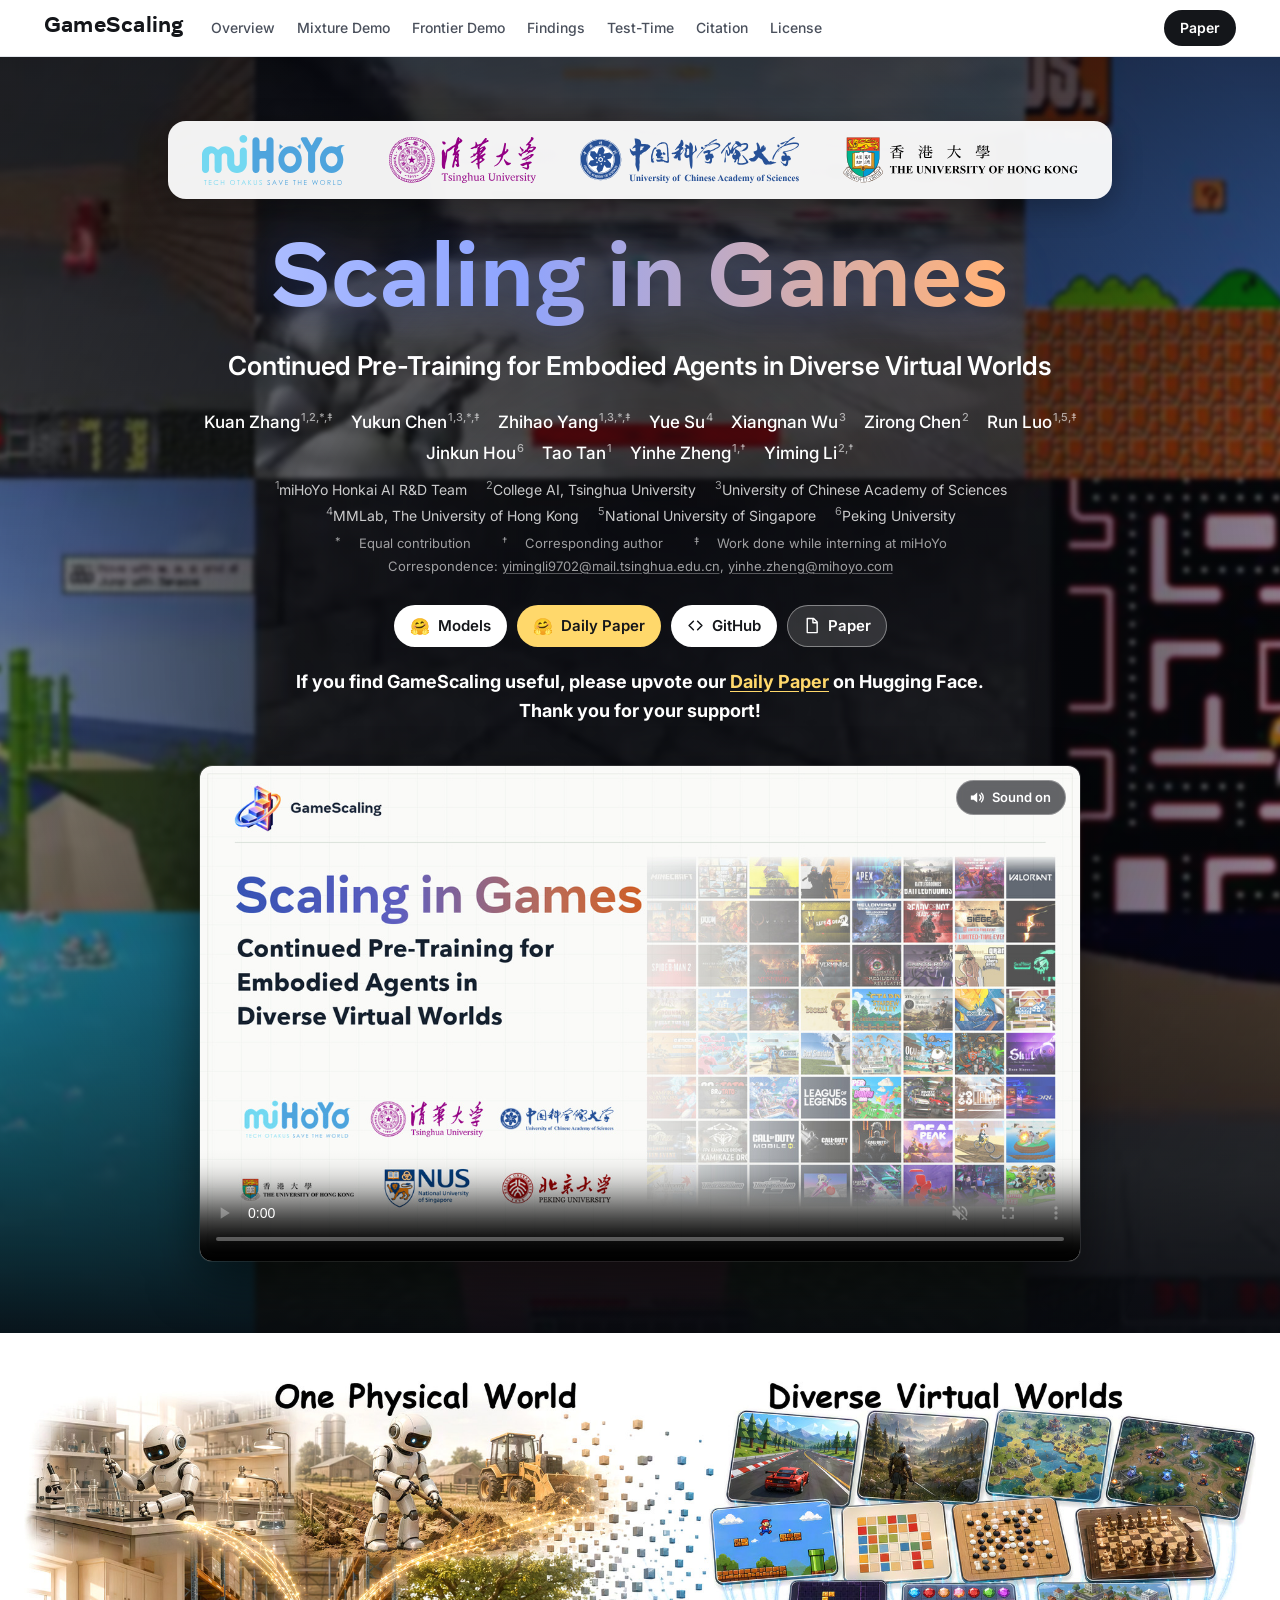
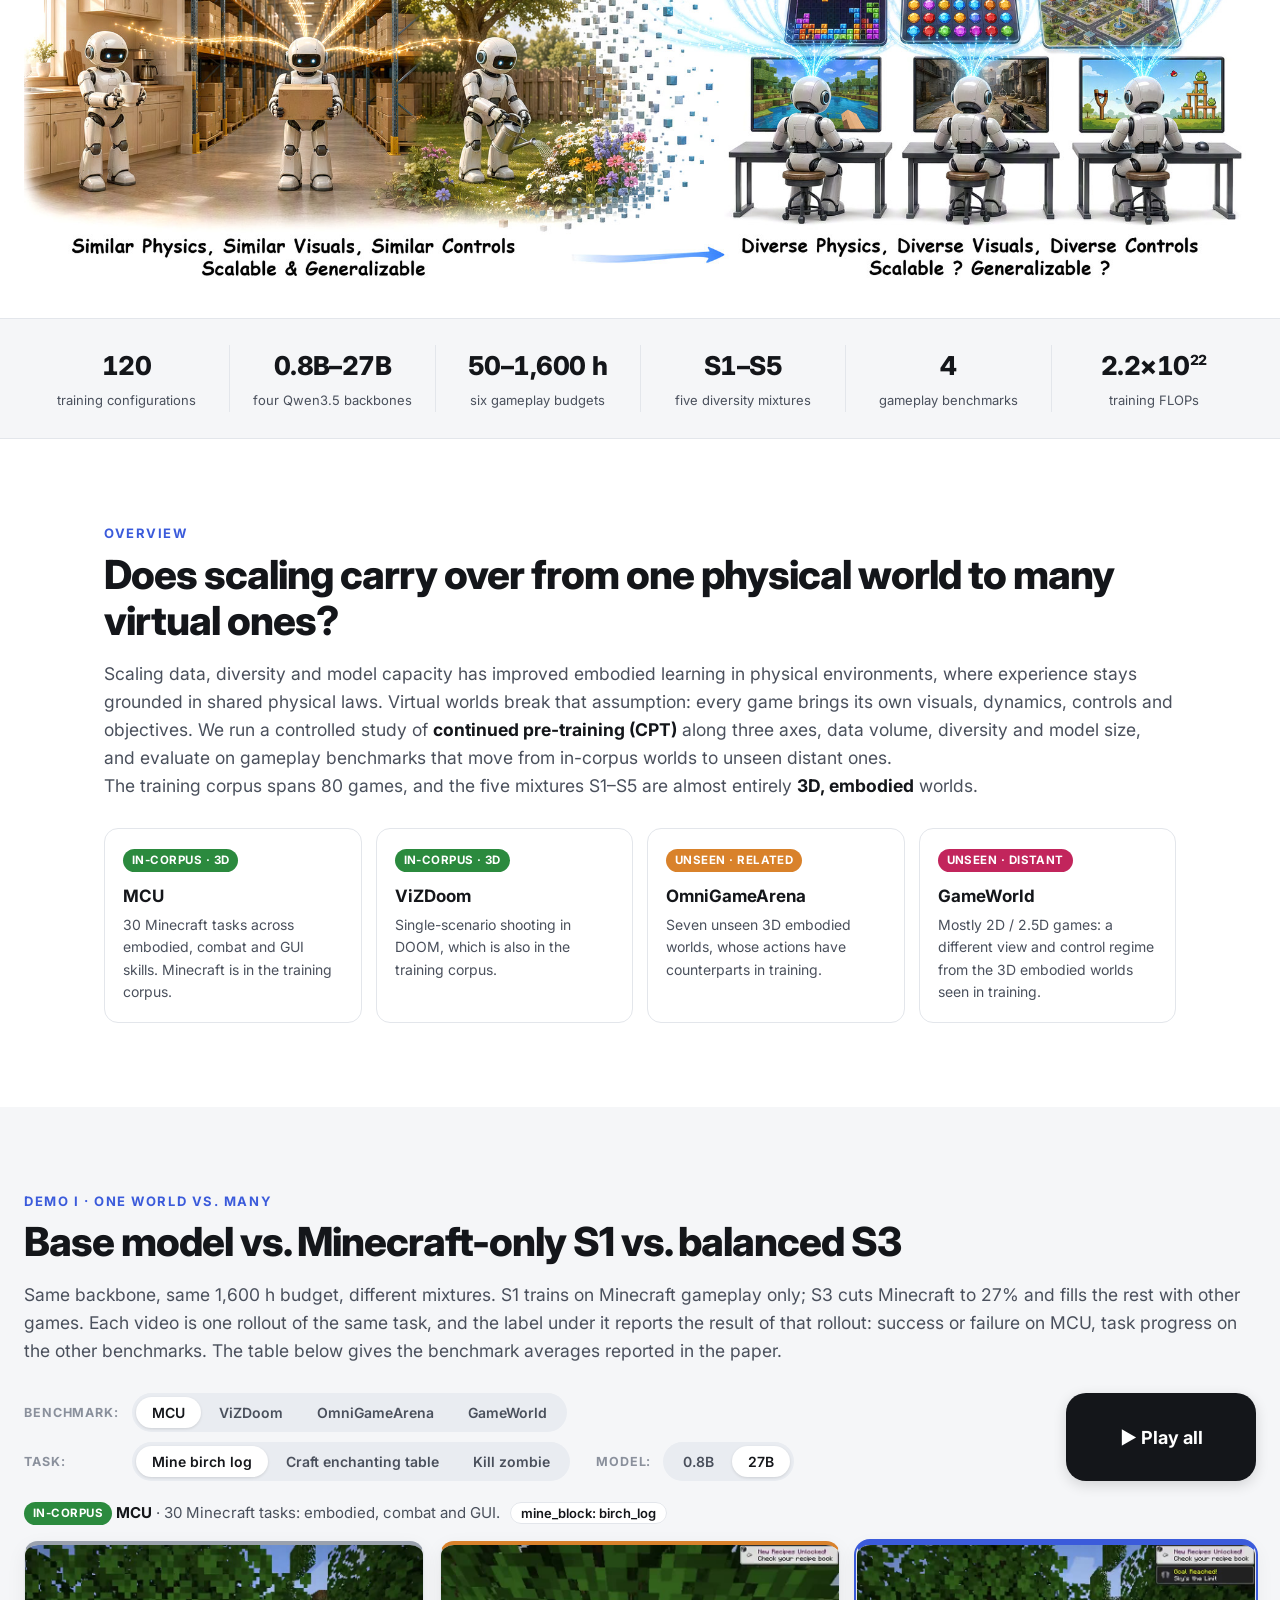
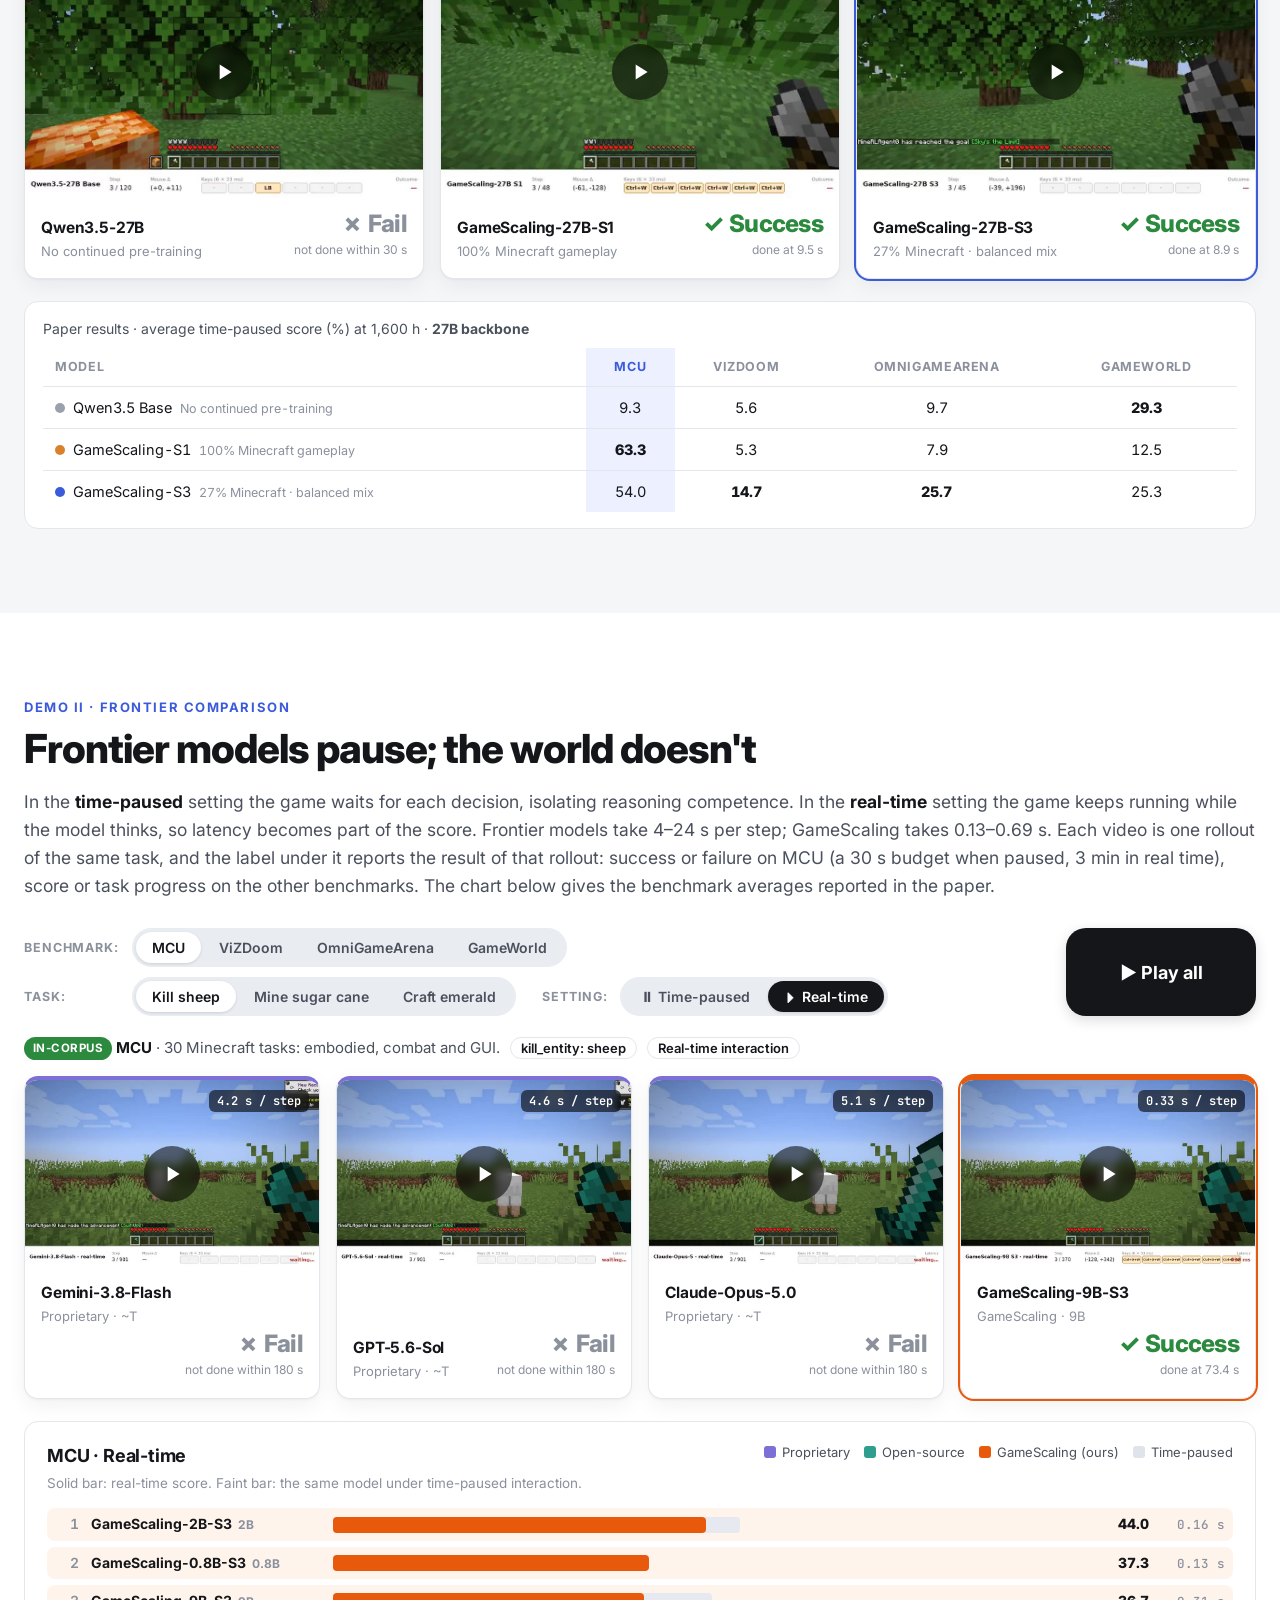
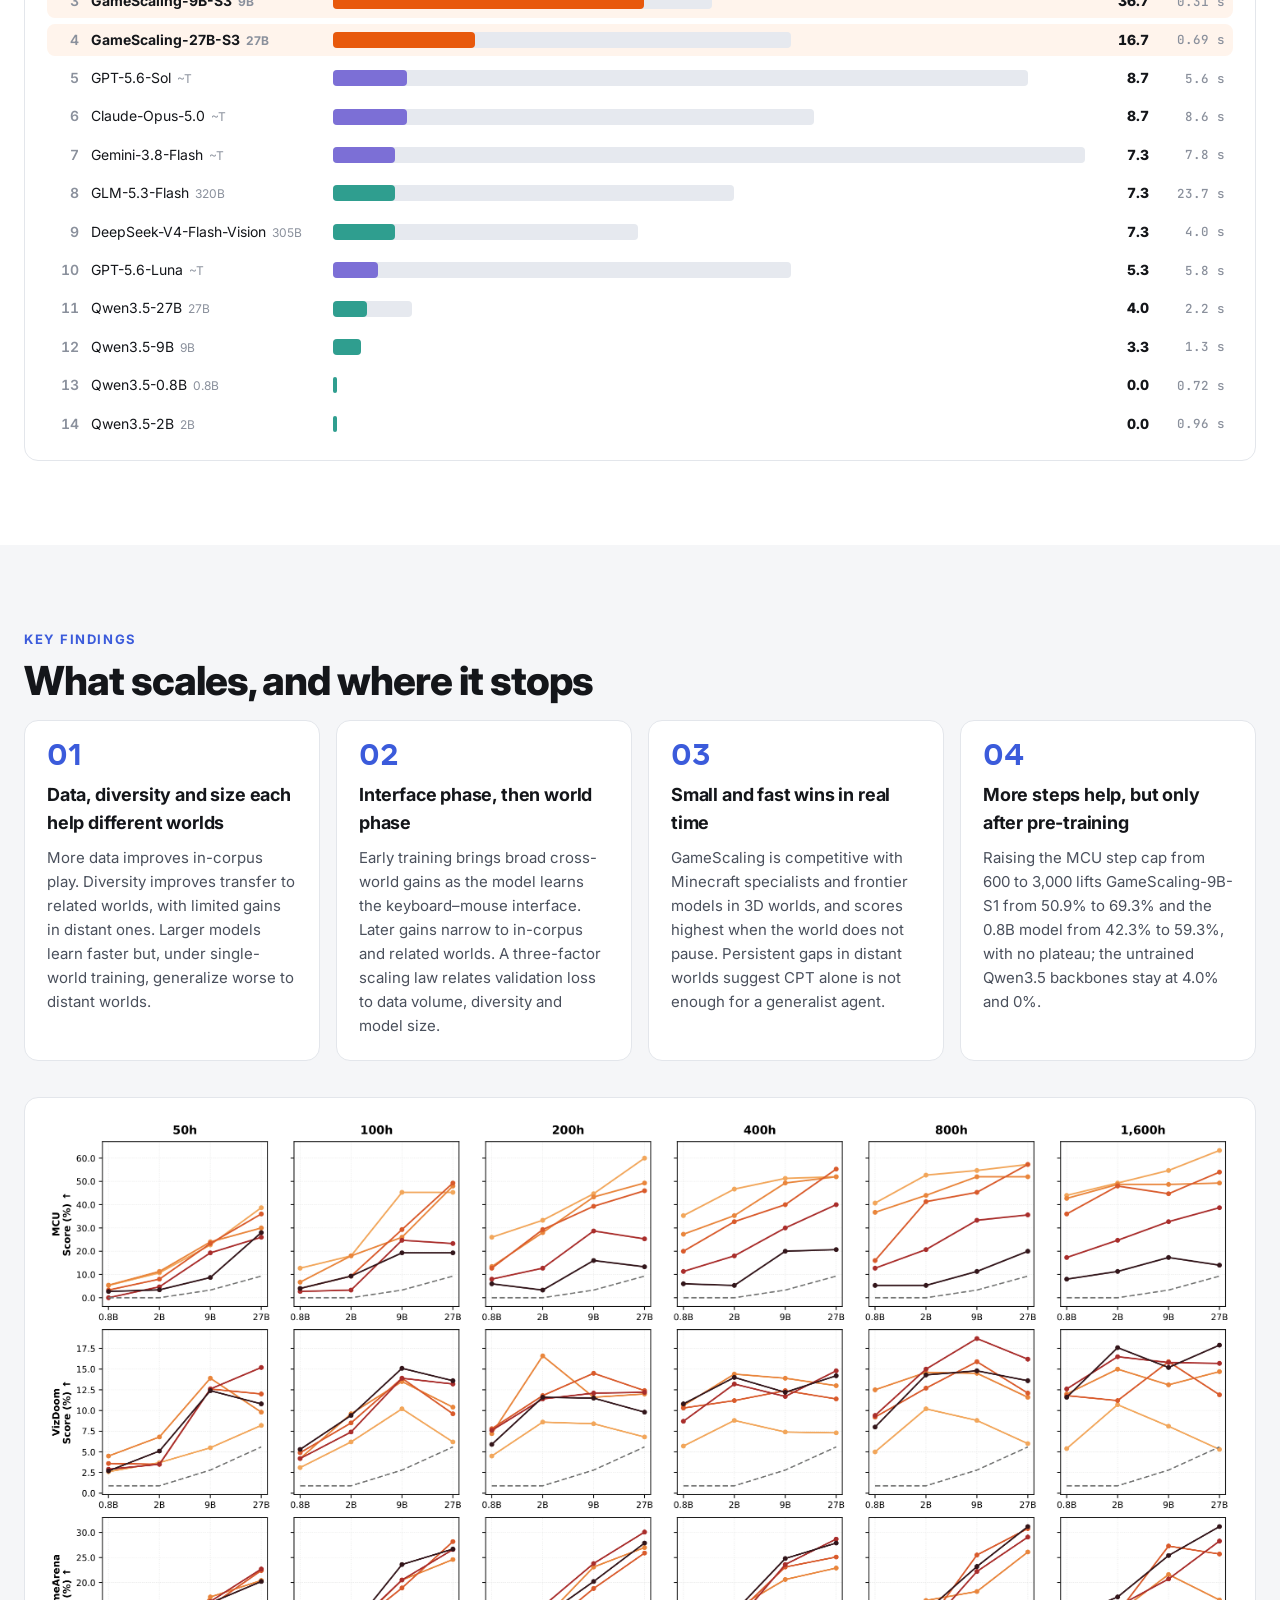
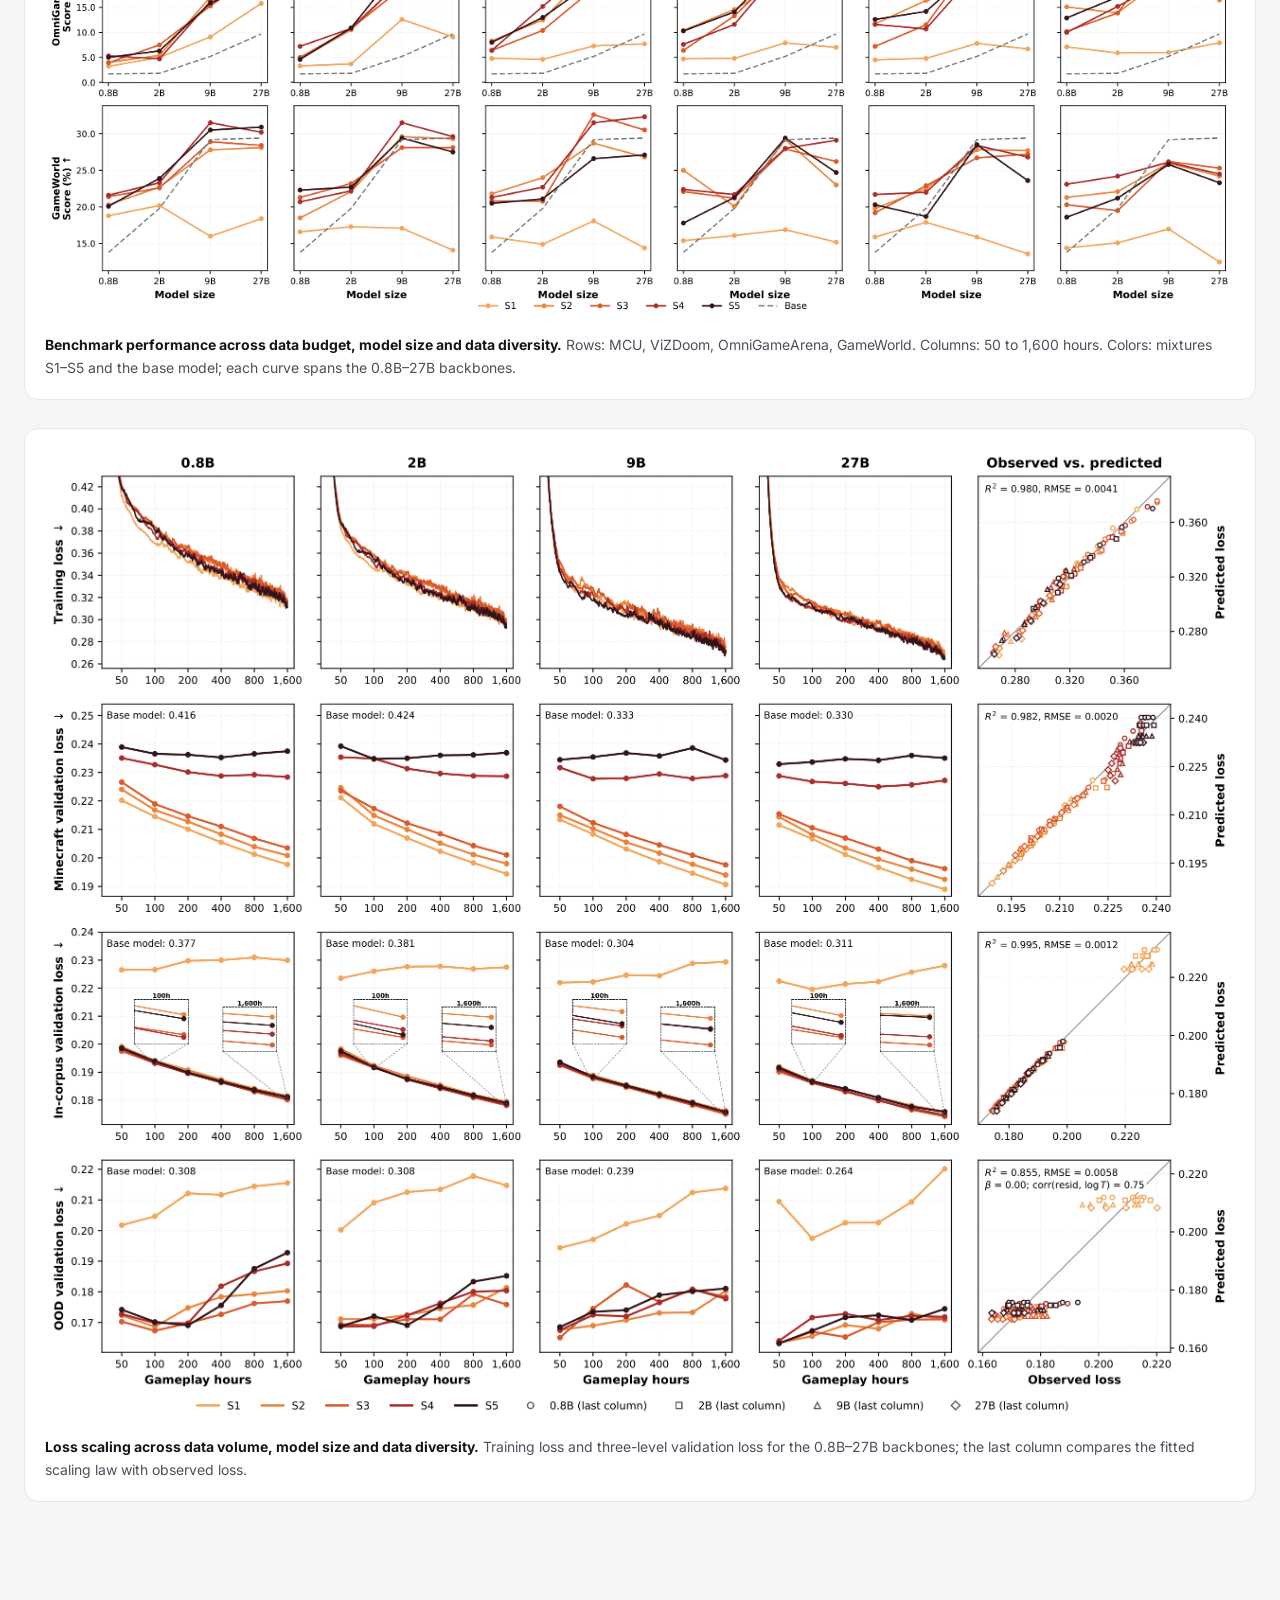
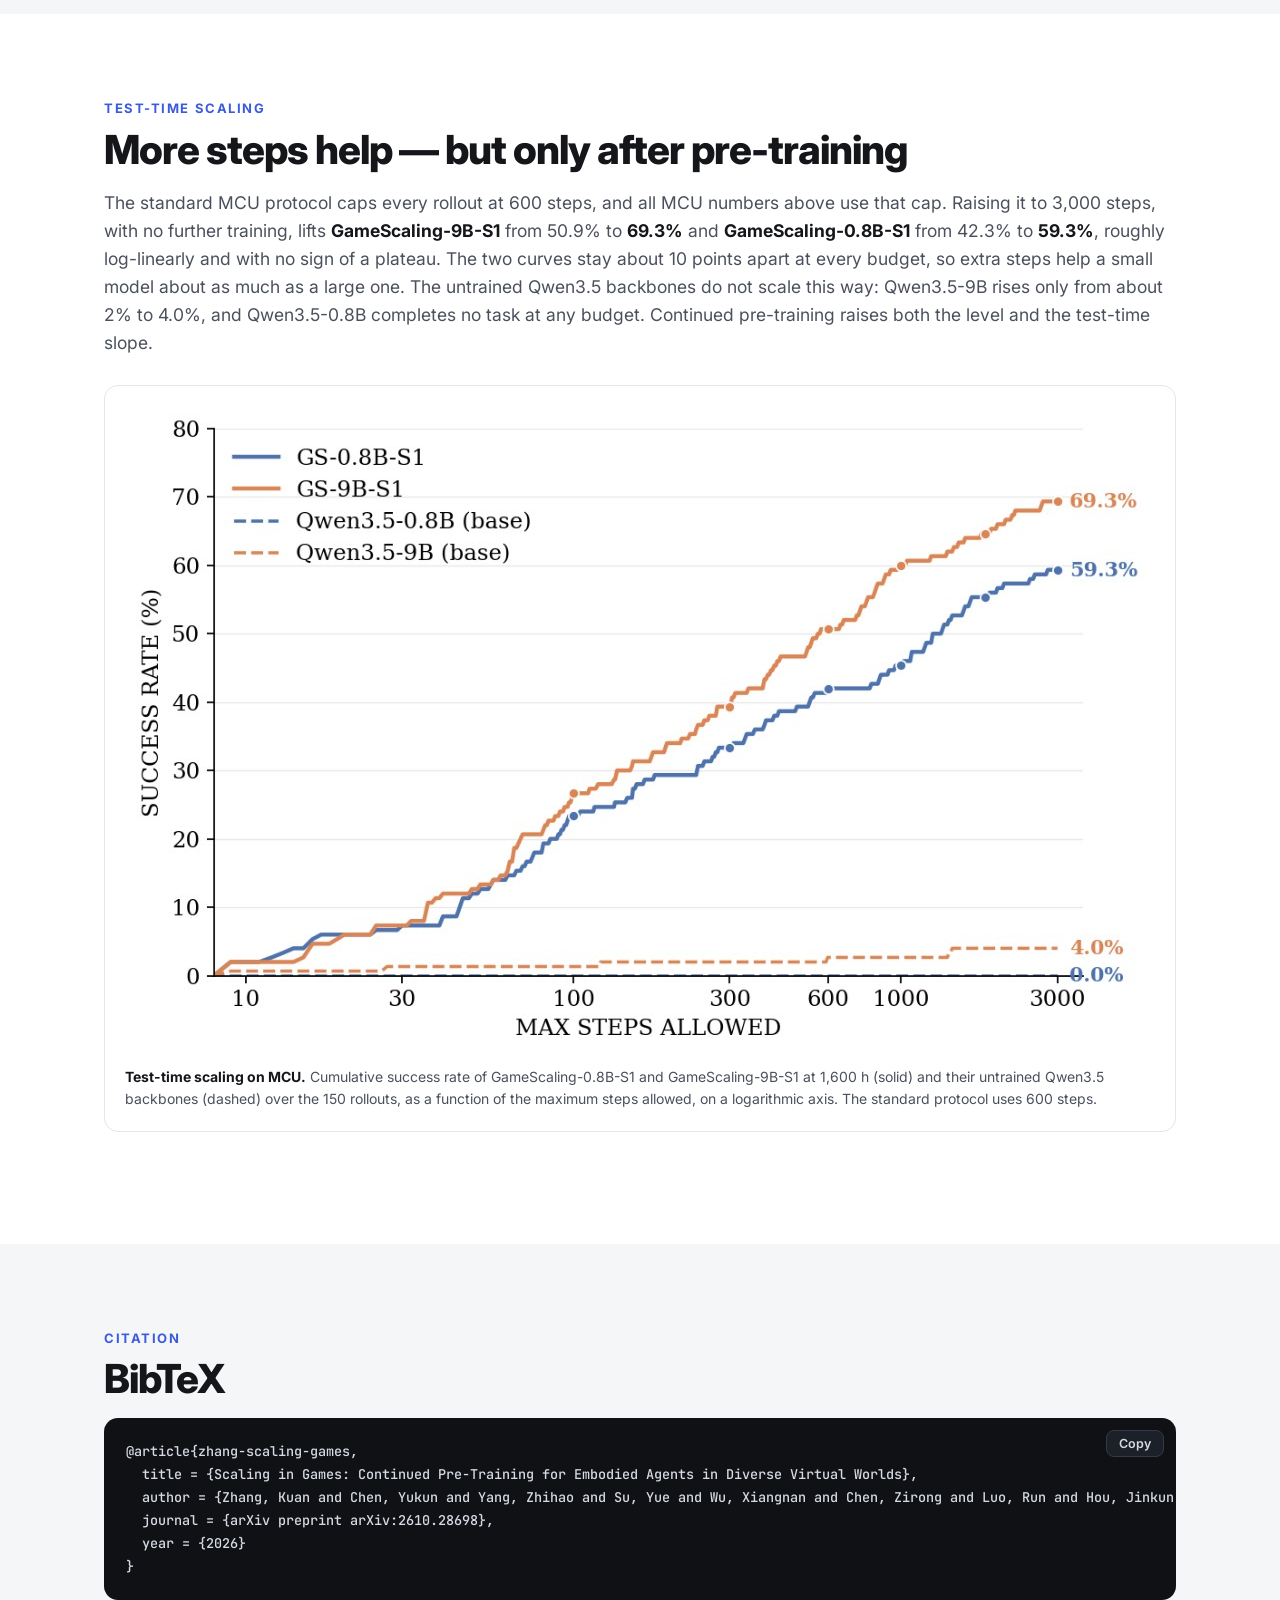
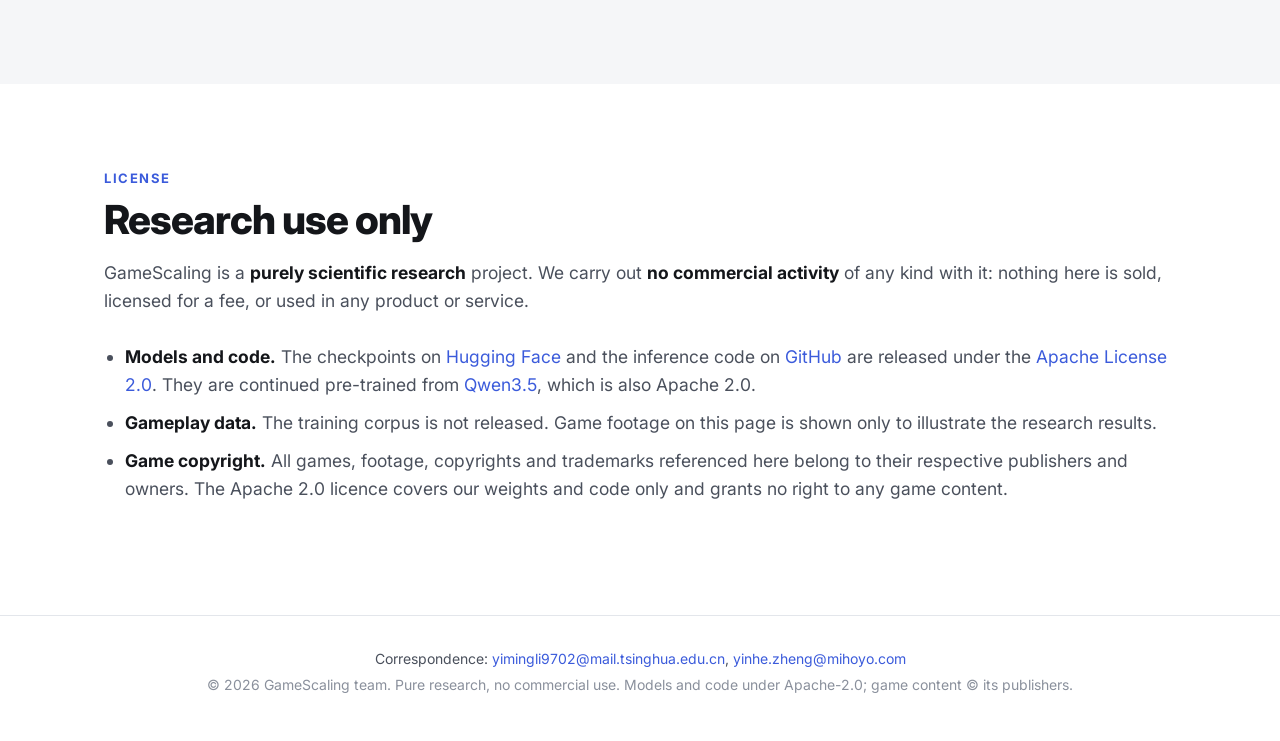
==== commit bb2fa64c: "Simplify project links and emphasize Daily Paper support" ====
--- a/index.html
+++ b/index.html
@@ -27,7 +27,7 @@
 <link rel="preconnect" href="https://fonts.googleapis.com">
 <link rel="preconnect" href="https://fonts.gstatic.com" crossorigin>
 <link href="https://fonts.googleapis.com/css2?family=Inter:wght@400;500;600;700;800&family=JetBrains+Mono:wght@500&display=swap" rel="stylesheet">
-<link rel="stylesheet" href="style.css?v=20261022-daily-paper">
+<link rel="stylesheet" href="style.css?v=20261022-compact-links">
 </head>
 <body>
 
@@ -89,13 +89,12 @@
     <p class="affils note mail">Correspondence: <a href="mailto:yimingli9702@mail.tsinghua.edu.cn">yimingli9702@mail.tsinghua.edu.cn</a>, <a href="mailto:yinhe.zheng@mihoyo.com">yinhe.zheng@mihoyo.com</a></p>
 
     <div class="buttons">
-      <a class="btn" href="https://arxiv.org/pdf/2610.28698" target="_blank"><svg viewBox="0 0 24 24"><path d="M6 2h9l5 5v15H6z M14 2v6h6" fill="none" stroke="currentColor" stroke-width="2" stroke-linejoin="round"/></svg>Paper</a>
-      <a class="btn" href="https://arxiv.org/abs/2610.28698" target="_blank" rel="noopener"><svg viewBox="0 0 24 24"><path d="M4 4l16 16M20 4L4 20" fill="none" stroke="currentColor" stroke-width="2.4" stroke-linecap="round"/></svg>arXiv</a>
-      <a class="btn" href="https://github.com/THUSI-Lab/GameScaling" target="_blank" rel="noopener"><svg viewBox="0 0 24 24"><path d="M9 18l-6-6 6-6M15 6l6 6-6 6" fill="none" stroke="currentColor" stroke-width="2.2" stroke-linecap="round" stroke-linejoin="round"/></svg>Code</a>
       <a class="btn" href="https://huggingface.co/THUSI-Lab/GameScaling" target="_blank" rel="noopener"><span class="hf">🤗</span>Models</a>
-      <a class="btn" href="https://huggingface.co/papers/2610.28698" target="_blank" rel="noopener"><span class="hf" aria-hidden="true">🤗</span>Daily Paper</a>
-    </div>
-    <p class="daily-paper-support">If you find GameScaling useful, please upvote our <a href="https://huggingface.co/papers/2610.28698" target="_blank" rel="noopener">Daily Paper</a> on Hugging Face. Thank you for your support!</p>
+      <a class="btn btn-daily" href="https://huggingface.co/papers/2610.28698" target="_blank" rel="noopener"><span class="hf" aria-hidden="true">🤗</span>Daily Paper</a>
+      <a class="btn" href="https://github.com/THUSI-Lab/GameScaling" target="_blank" rel="noopener"><svg viewBox="0 0 24 24" aria-hidden="true"><path d="M9 18l-6-6 6-6M15 6l6 6-6 6" fill="none" stroke="currentColor" stroke-width="2.2" stroke-linecap="round" stroke-linejoin="round"/></svg>GitHub</a>
+      <a class="btn btn-secondary" href="https://arxiv.org/abs/2610.28698" target="_blank" rel="noopener"><svg viewBox="0 0 24 24" aria-hidden="true"><path d="M6 2h9l5 5v15H6z M14 2v6h6" fill="none" stroke="currentColor" stroke-width="2" stroke-linejoin="round"/></svg>Paper</a>
+    </div>
+    <p class="daily-paper-support"><strong>If you find GameScaling useful, please upvote our <a href="https://huggingface.co/papers/2610.28698" target="_blank" rel="noopener">Daily Paper</a> on Hugging Face.<br>Thank you for your support!</strong></p>
 
     <div class="promo">
       <video class="promo-video" src="videos/promo/promo.mp4?v=20261022-male-intro" poster="videos/promo/promo.jpg?v=20261022-8x8-title" autoplay muted loop playsinline controls preload="metadata"></video>
--- a/style.css
+++ b/style.css
@@ -116,17 +116,21 @@
 .buttons { display: flex; justify-content: center; gap: 10px; margin: 28px 0 0; flex-wrap: wrap; }
 .btn {
   display: inline-flex; align-items: center; gap: 8px;
-  padding: 9px 18px; border-radius: 999px;
+  padding: 9px 16px; border-radius: 999px; white-space: nowrap;
   background: #fff; color: var(--ink); font-weight: 600; font-size: 15px;
 }
 .btn:hover { text-decoration: none; background: #e9ecf5; }
+.btn-daily { background: #ffd86b; }
+.btn-daily:hover { background: #ffe493; }
+.btn-secondary { background: rgba(255,255,255,.14); color: #fff; box-shadow: inset 0 0 0 1px rgba(255,255,255,.4); }
+.btn-secondary:hover { background: rgba(255,255,255,.24); }
 .btn svg { width: 17px; height: 17px; }
 .btn .hf { font-size: 16px; line-height: 1; }
 .btn em { font-style: normal; font-weight: 500; font-size: 11px; background: rgba(255,255,255,.18); padding: 1px 7px; border-radius: 999px; }
 .btn.disabled { background: rgba(255,255,255,.14); color: #fff; border: 1px solid rgba(255,255,255,.28); cursor: default; backdrop-filter: blur(6px); }
 
-.daily-paper-support { margin: 14px auto 0; max-width: 860px; color: rgba(255,255,255,.85); font-size: 14px; line-height: 1.6; }
-.daily-paper-support a { color: #fff; font-weight: 600; text-decoration: underline; text-decoration-color: rgba(255,255,255,.5); text-underline-offset: 3px; }
+.daily-paper-support { margin: 20px auto 0; max-width: 1040px; color: #fff; font-size: clamp(16px, 1.45vw, 18px); font-weight: 700; line-height: 1.65; }
+.daily-paper-support a { color: #ffd86b; font-weight: inherit; text-decoration: underline; text-decoration-color: currentColor; text-underline-offset: 3px; }
 
 /* promo video sits inside the hero, over the gameplay wall */
 .promo { position: relative; max-width: 880px; margin: 40px auto 0; }
@@ -365,6 +369,9 @@
 }
 @media (max-width: 560px) {
   .hero { padding-bottom: 48px; }
+  .buttons { gap: 5px; }
+  .btn { padding: 10px 8px; font-size: 12.5px; min-height: 44px; }
+  .btn svg, .btn .hf { display: none; }
   .logos { gap: 12px 22px; padding: 12px 16px; border-radius: 14px; }
   .logos img { height: 30px; }
   .logos img:first-child { height: 34px; }
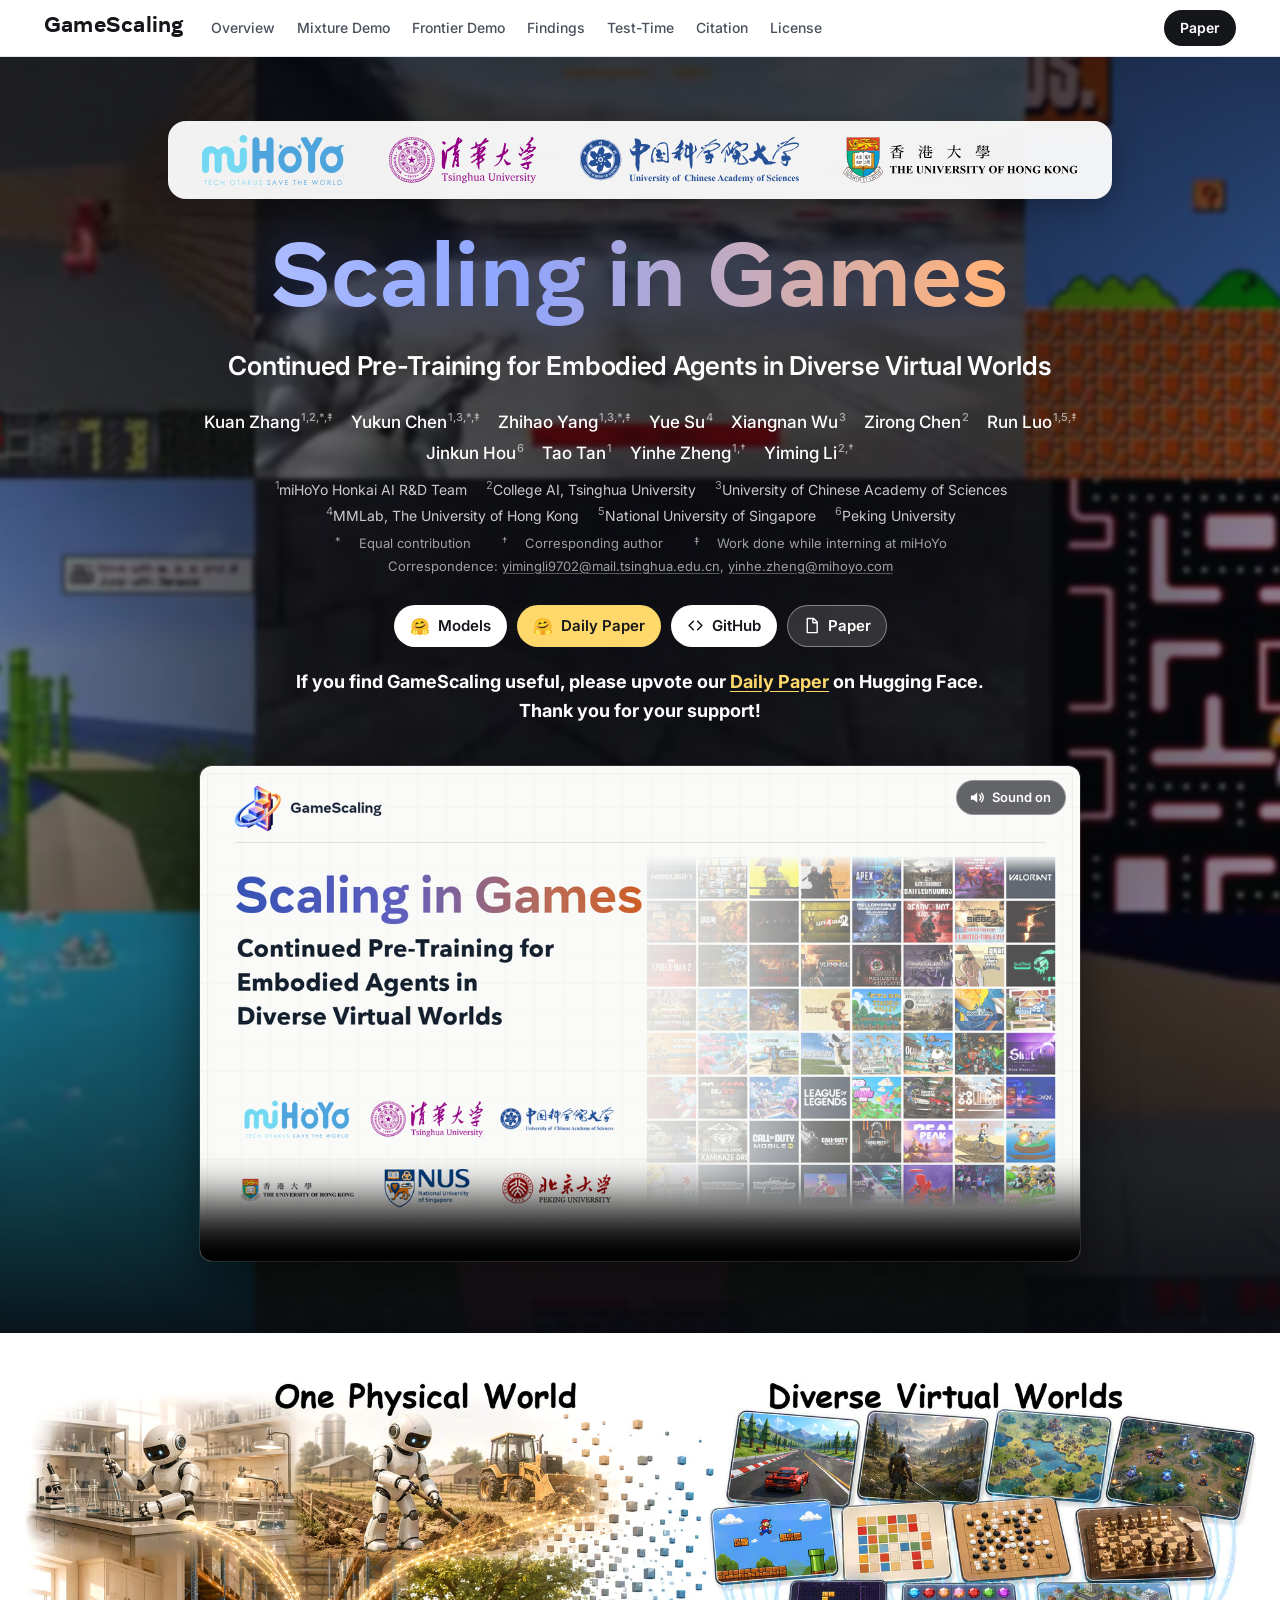
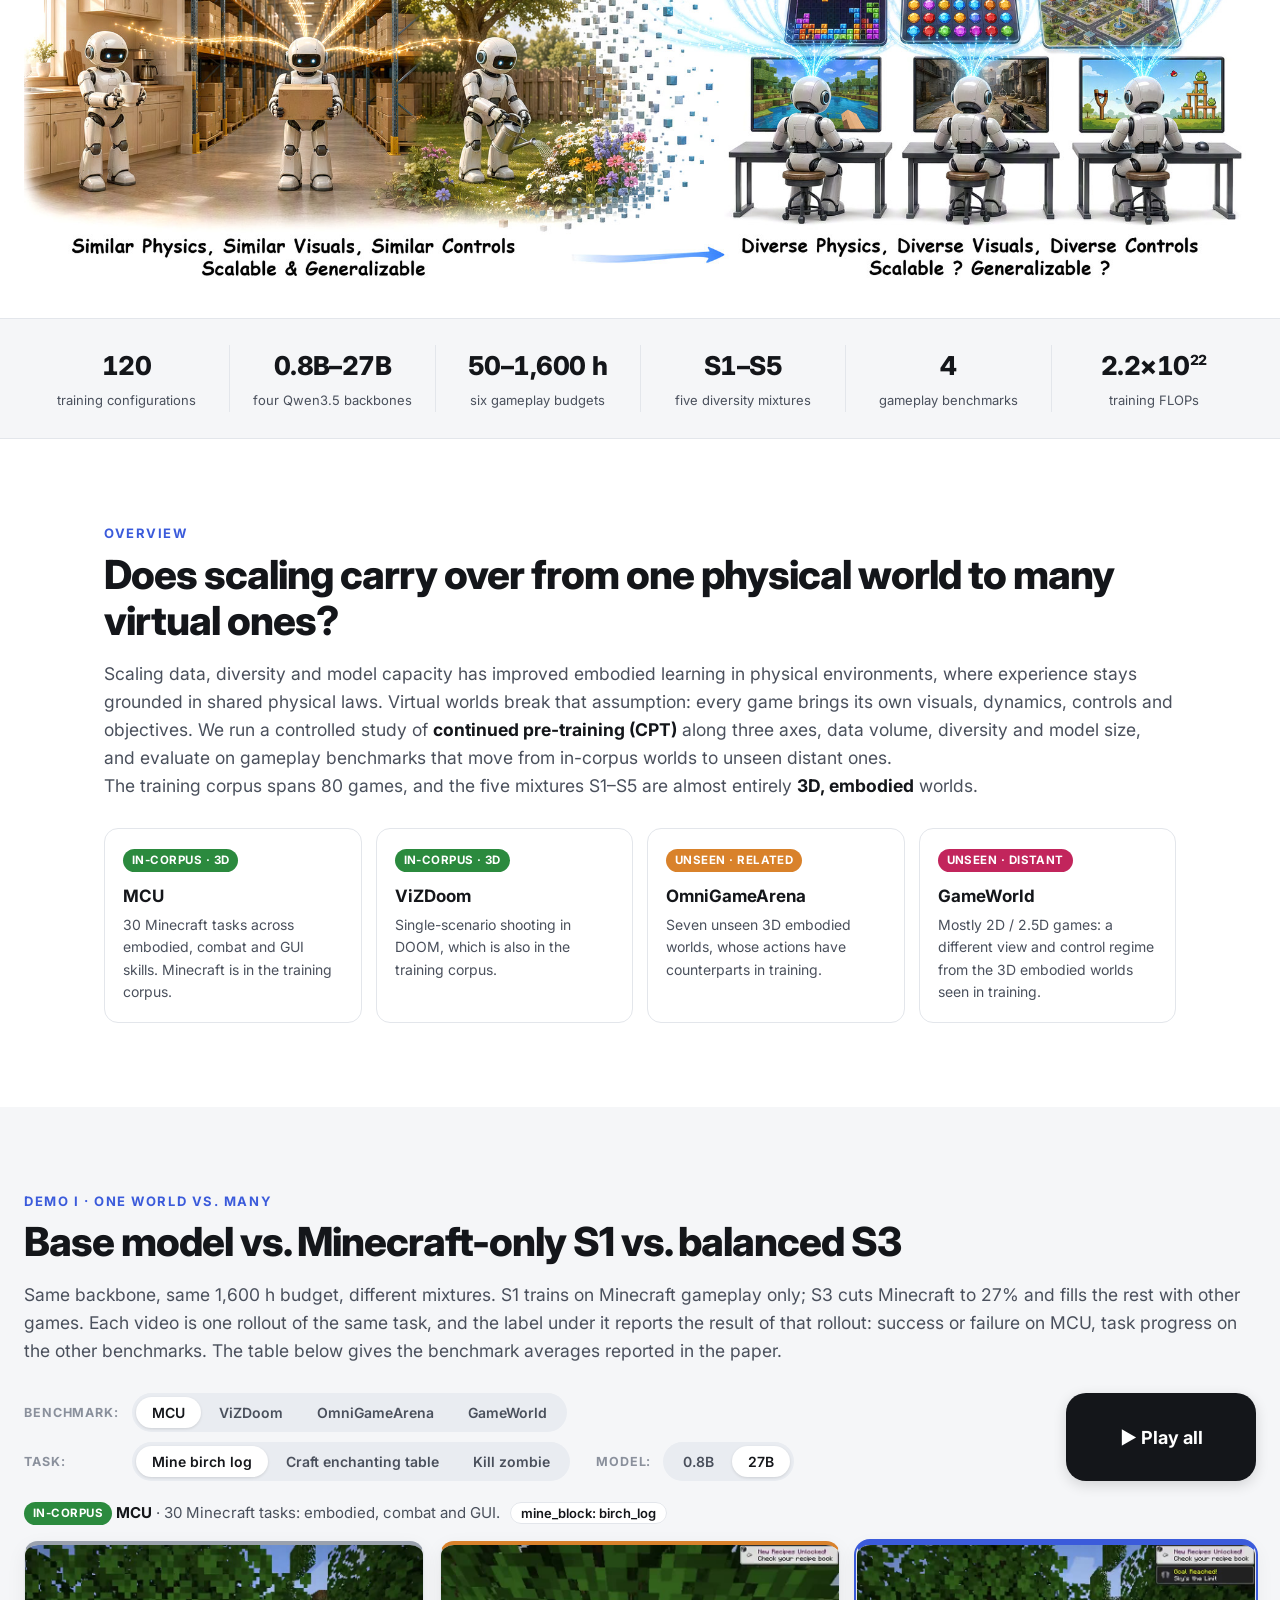
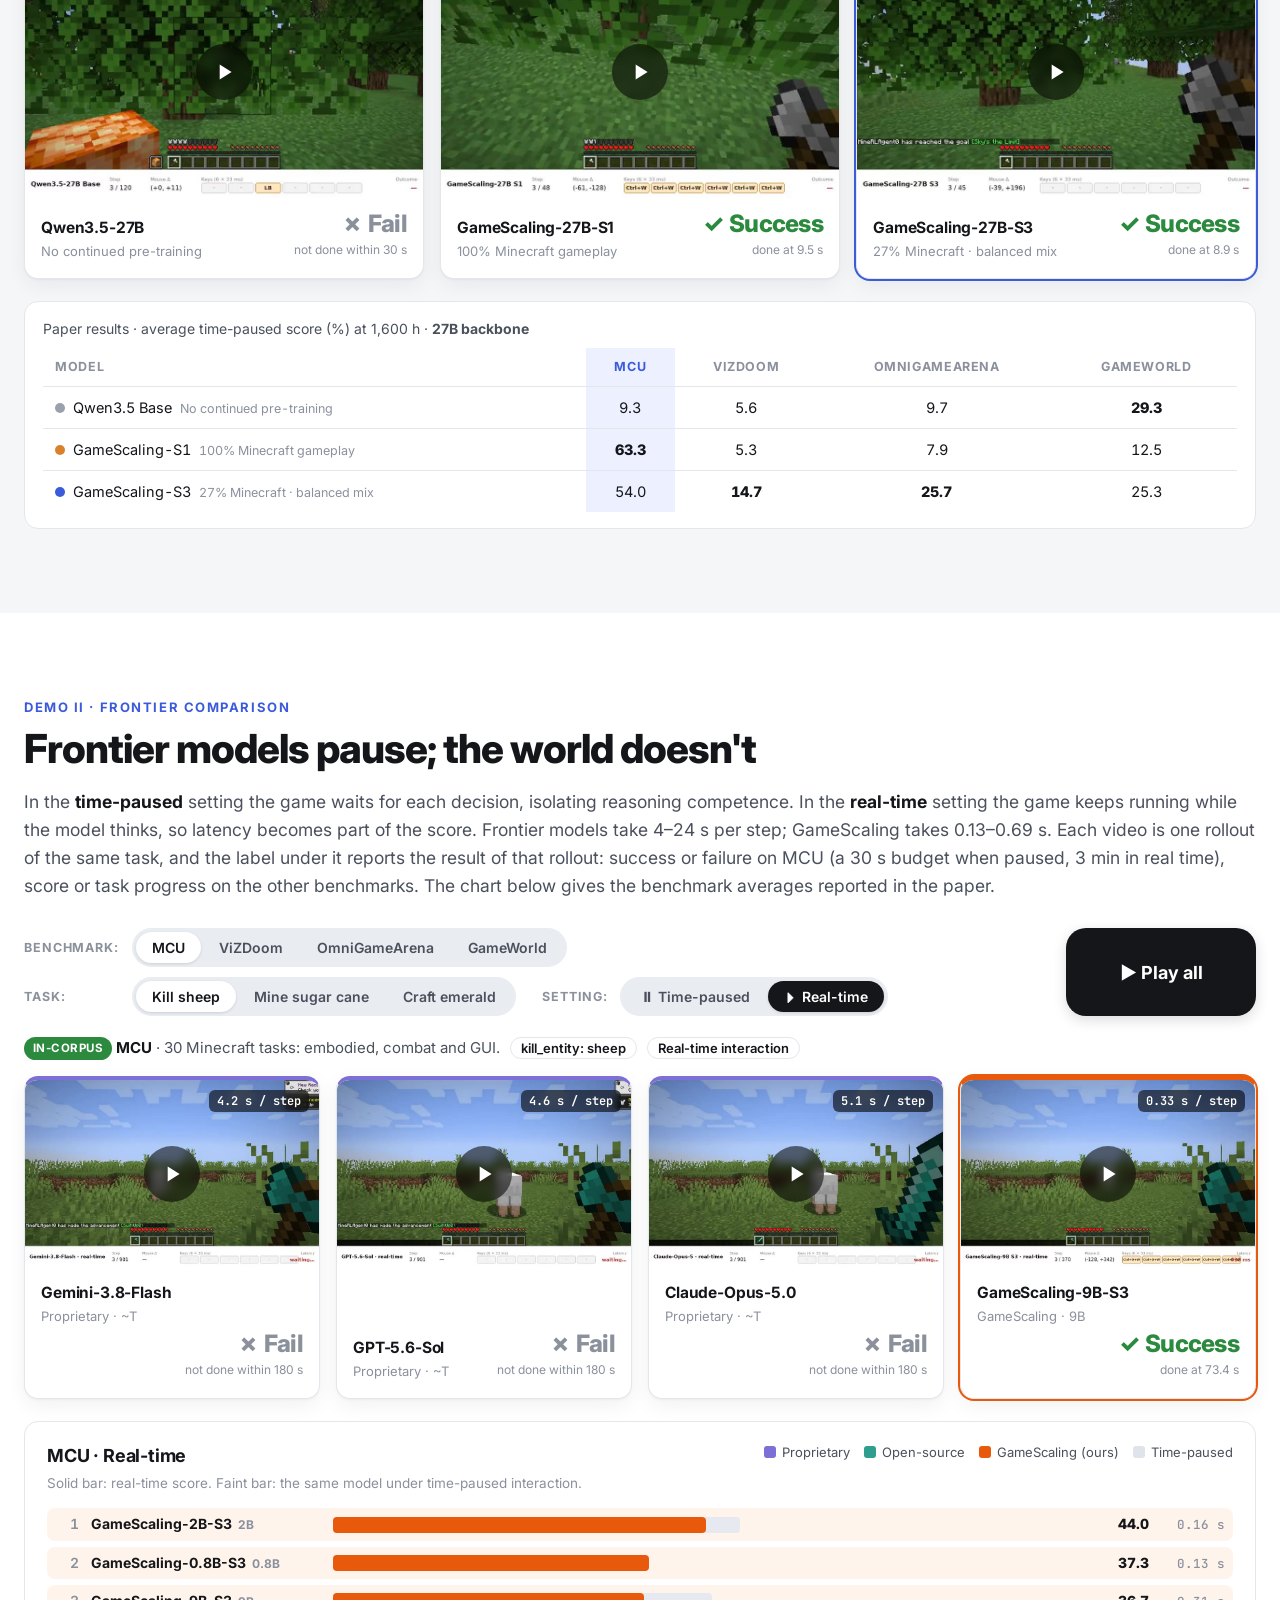
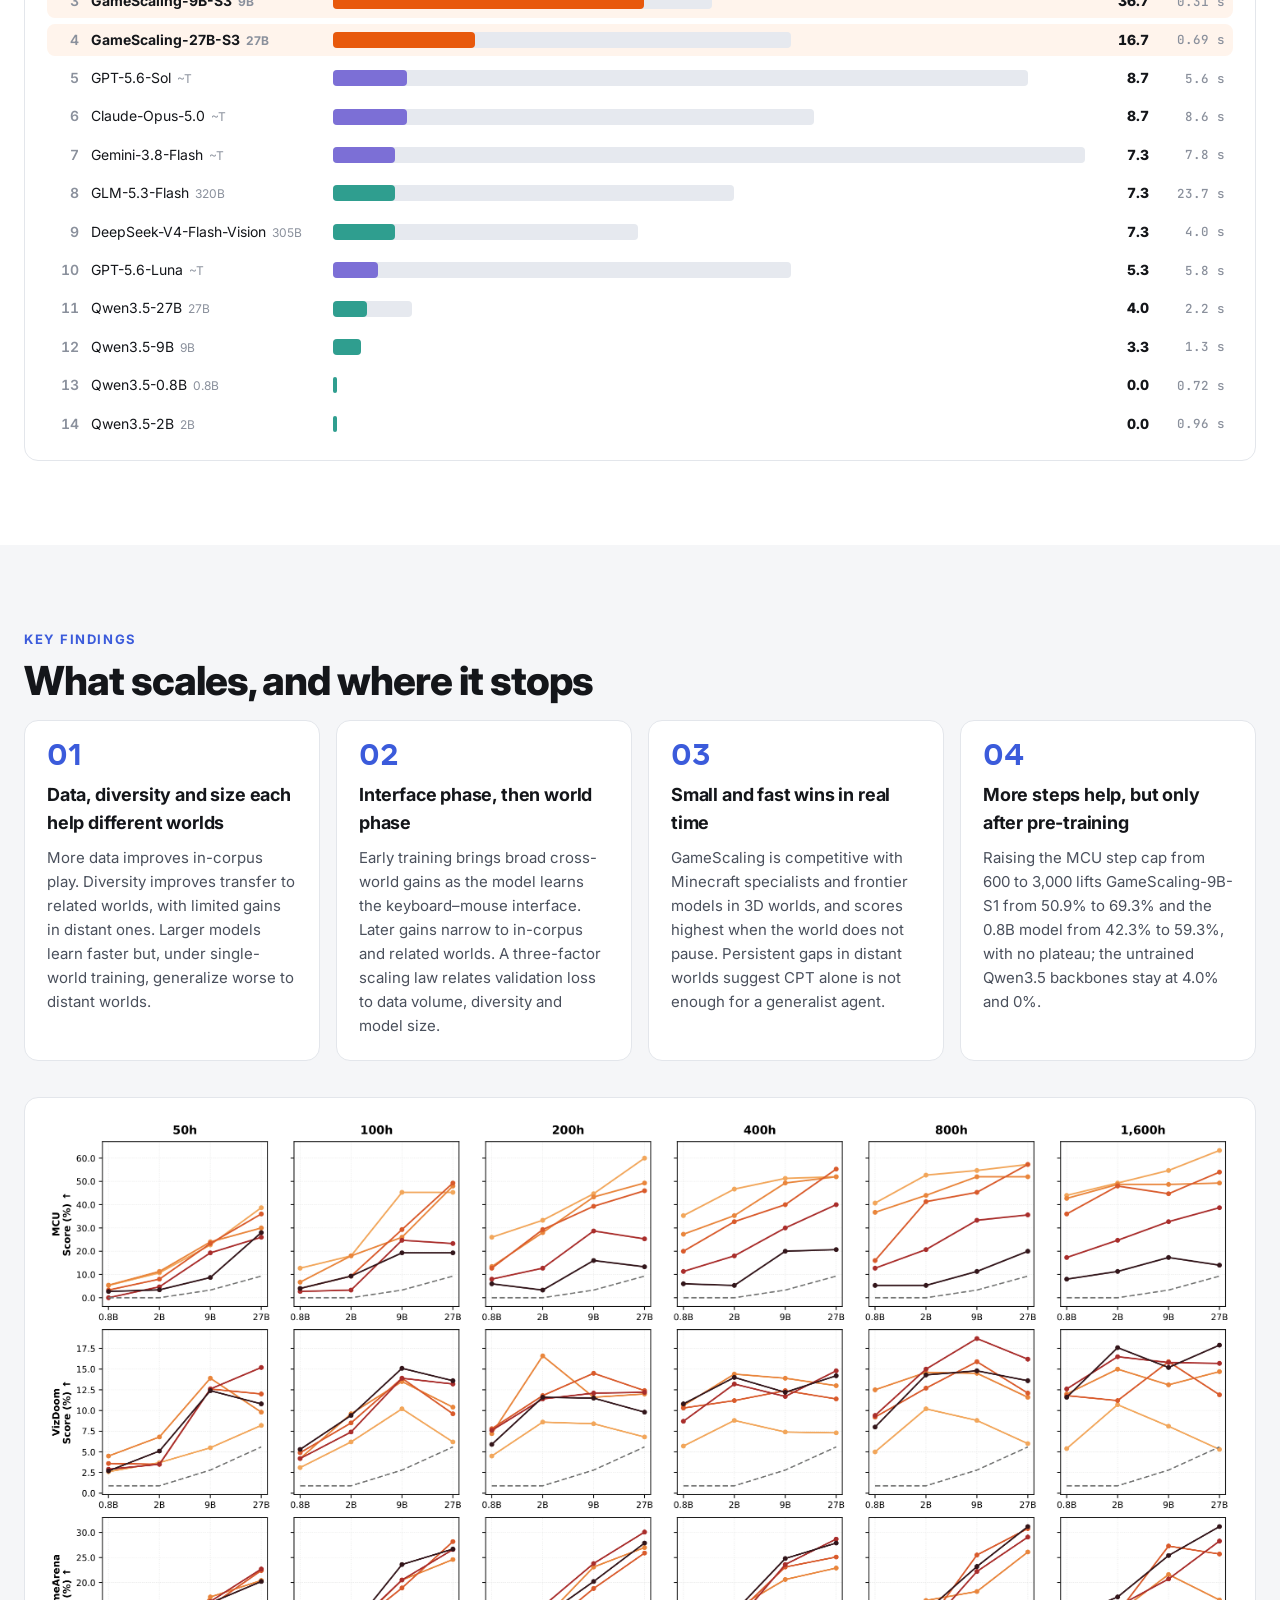
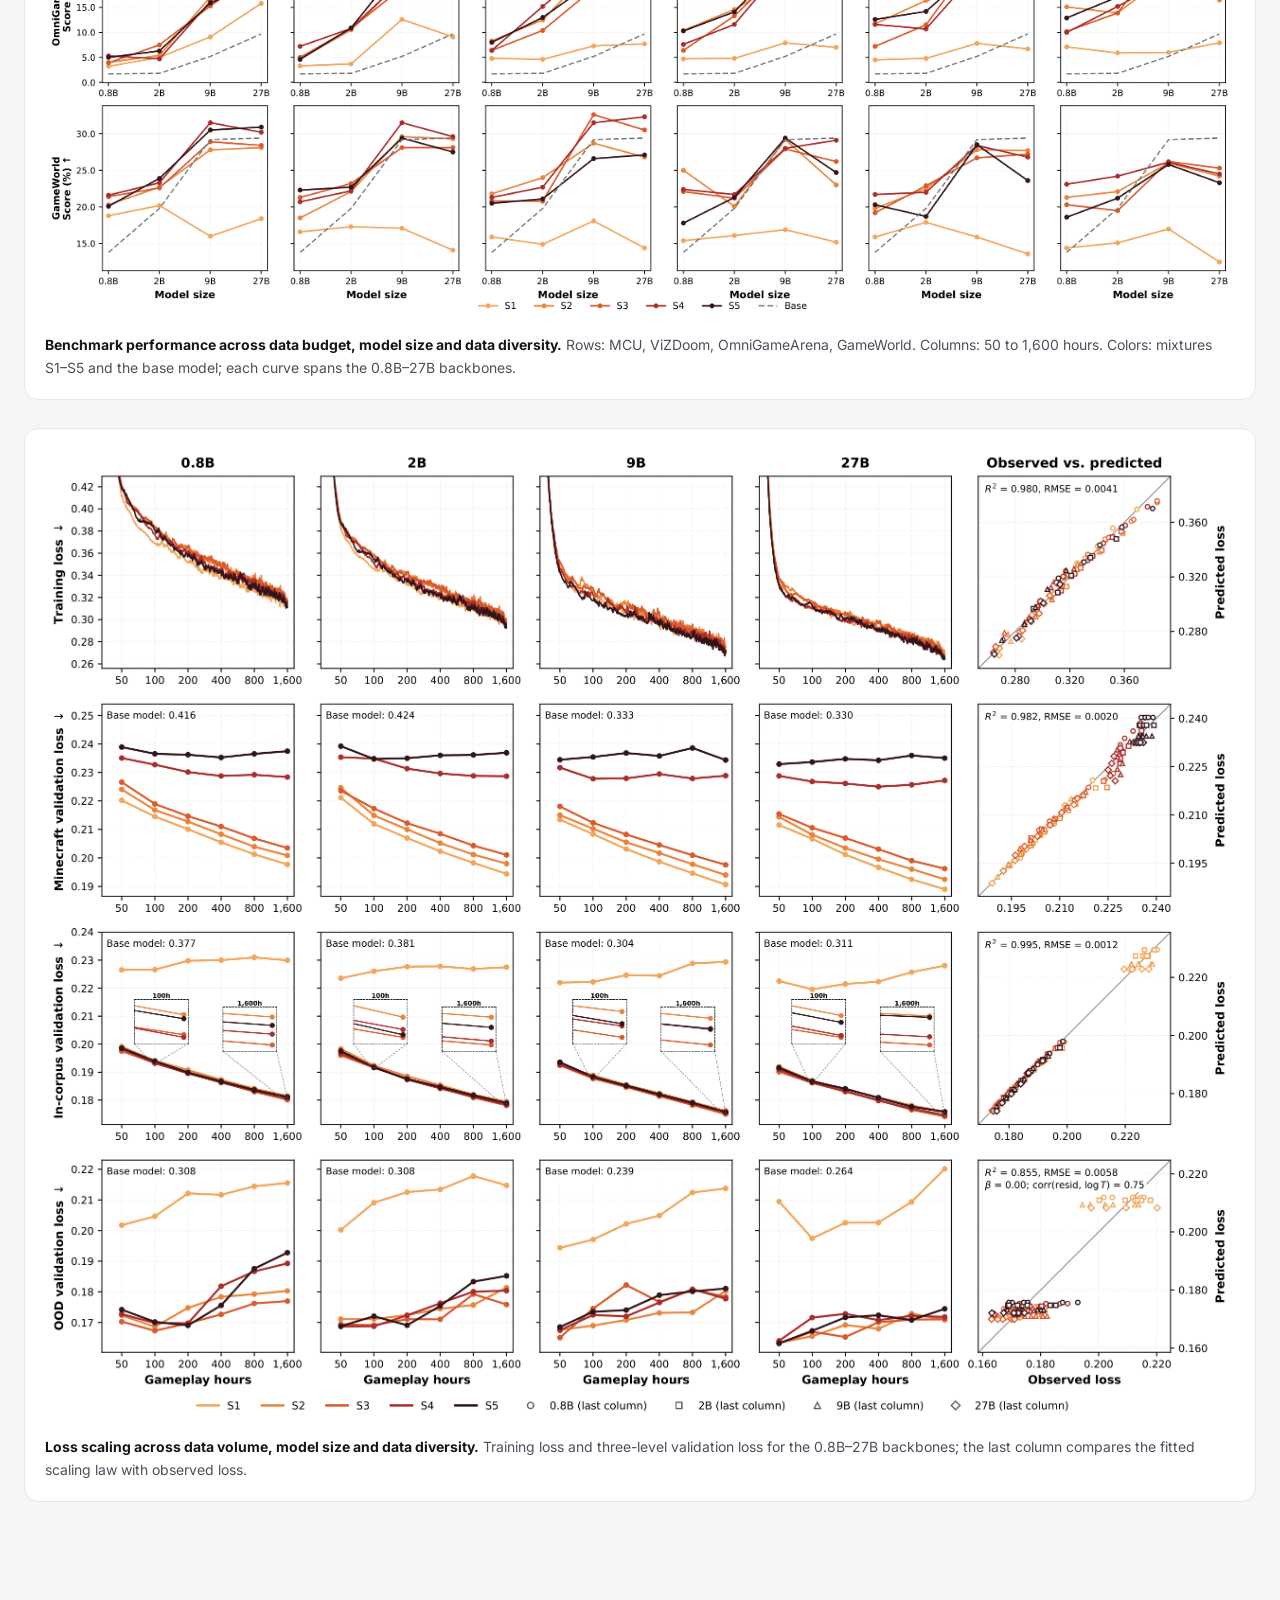
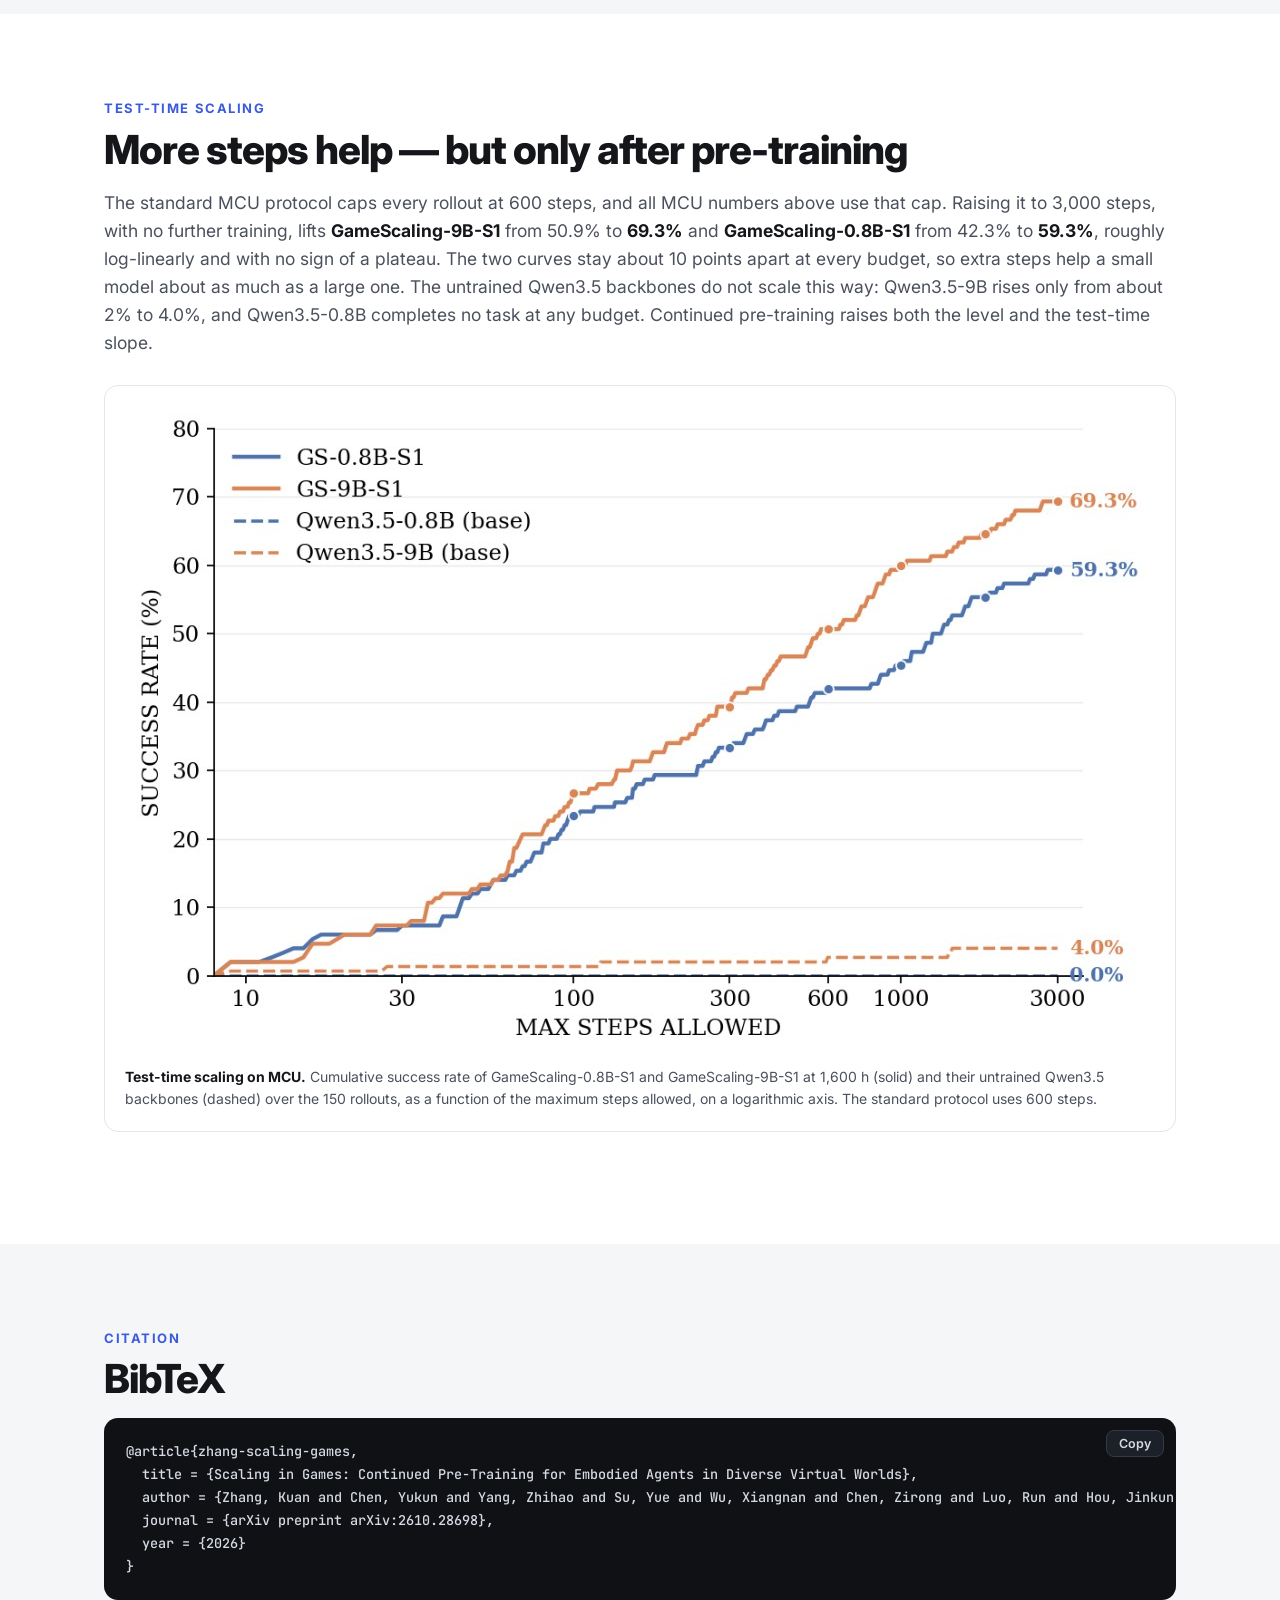
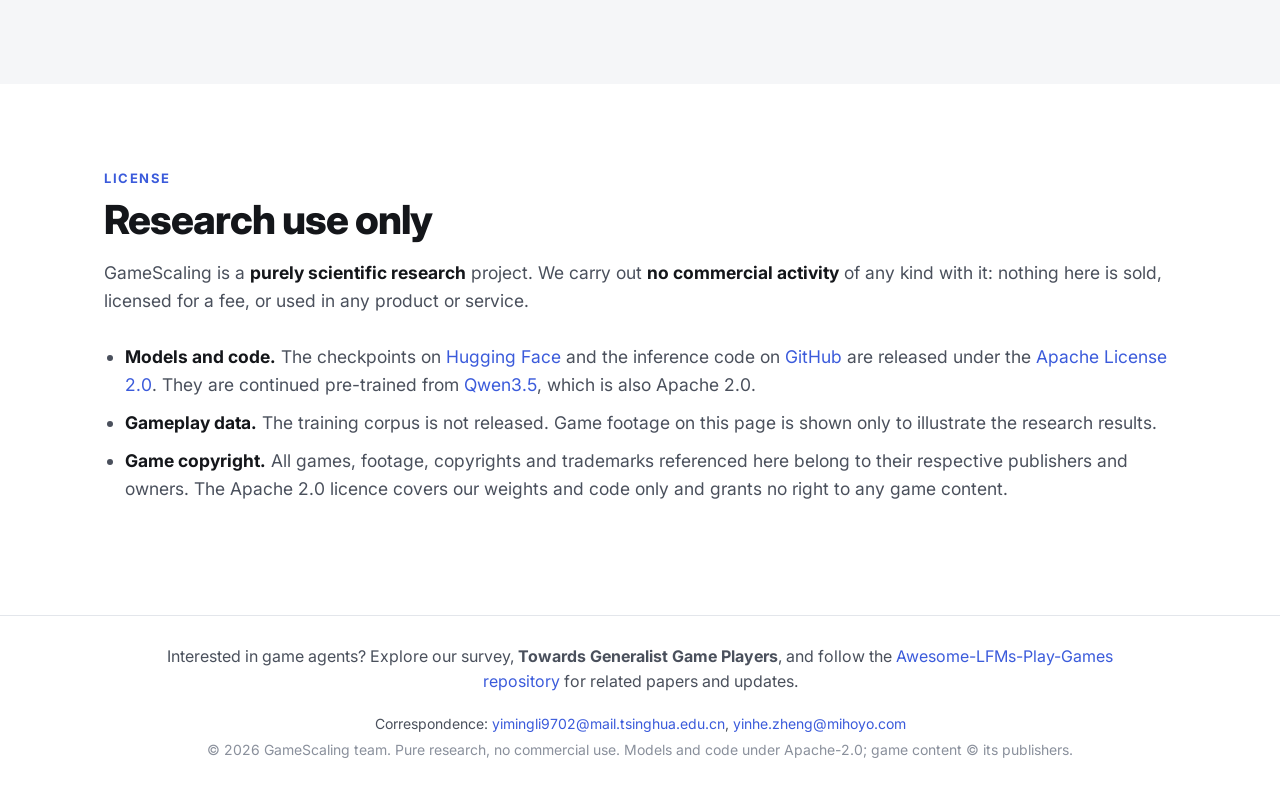
==== commit 224a171c: "Link game agent survey from project footer" ====
--- a/index.html
+++ b/index.html
@@ -27,7 +27,7 @@
 <link rel="preconnect" href="https://fonts.googleapis.com">
 <link rel="preconnect" href="https://fonts.gstatic.com" crossorigin>
 <link href="https://fonts.googleapis.com/css2?family=Inter:wght@400;500;600;700;800&family=JetBrains+Mono:wght@500&display=swap" rel="stylesheet">
-<link rel="stylesheet" href="style.css?v=20261022-compact-links">
+<link rel="stylesheet" href="style.css?v=20261022-survey-link">
 </head>
 <body>
 
@@ -325,6 +325,7 @@
 
 <footer class="footer">
   <div class="wrap">
+    <p class="survey-followup">Interested in game agents? Explore our survey, <strong>Towards Generalist Game Players</strong>, and follow the <a href="https://github.com/THUSI-Lab/Awesome-LFMs-Play-Games" target="_blank" rel="noopener">Awesome-LFMs-Play-Games repository</a> for related papers and updates.</p>
     <p>Correspondence: <a href="mailto:yimingli9702@mail.tsinghua.edu.cn">yimingli9702@mail.tsinghua.edu.cn</a>, <a href="mailto:yinhe.zheng@mihoyo.com">yinhe.zheng@mihoyo.com</a></p>
     <p class="muted">© 2026 GameScaling team. Pure research, no commercial use. Models and code under Apache-2.0; game content © its publishers.</p>
   </div>
--- a/style.css
+++ b/style.css
@@ -350,6 +350,7 @@
 
 .footer { border-top: 1px solid var(--line); padding: 28px 0 40px; font-size: 14px; text-align: center; color: var(--ink-2); }
 .footer p { margin: 4px 0; }
+.footer .survey-followup { max-width: 1000px; margin: 0 auto 18px; font-size: 16px; }
 
 /* ---------- responsive ---------- */
 @media (max-width: 1080px) {
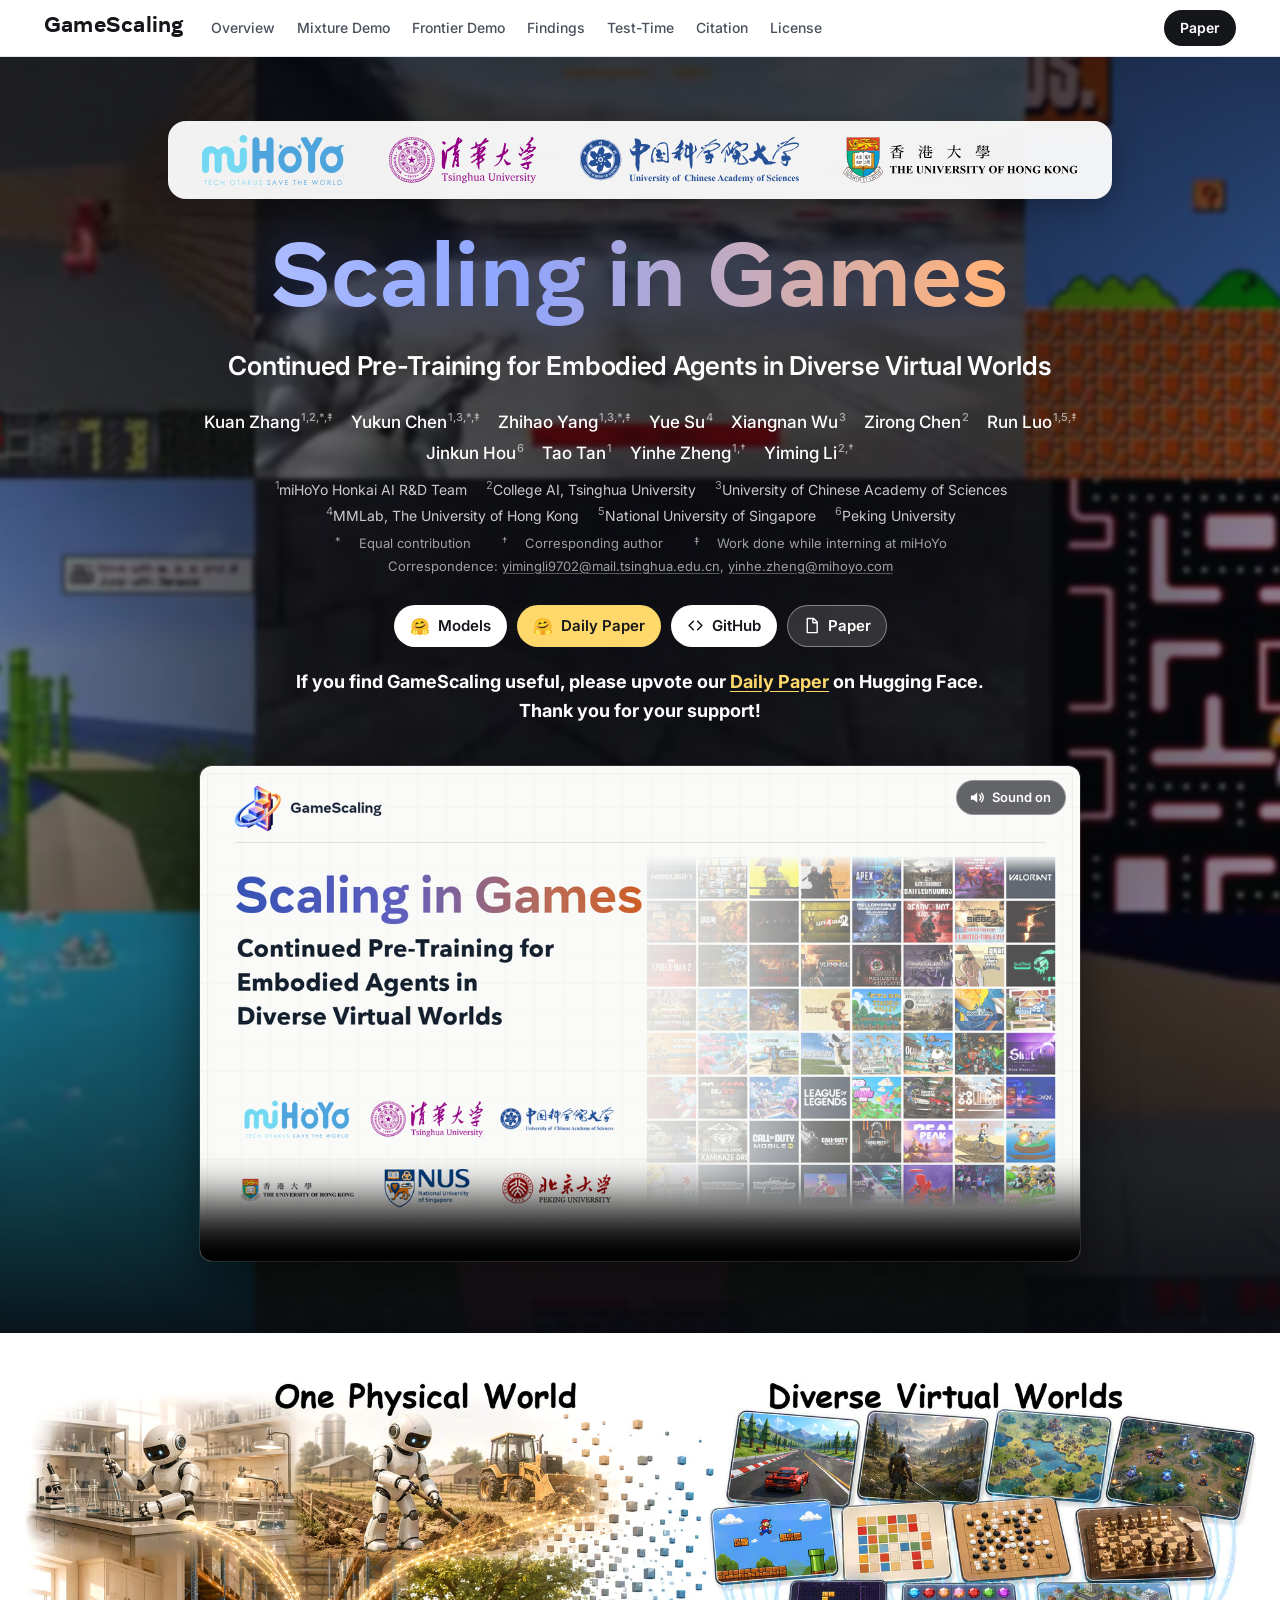
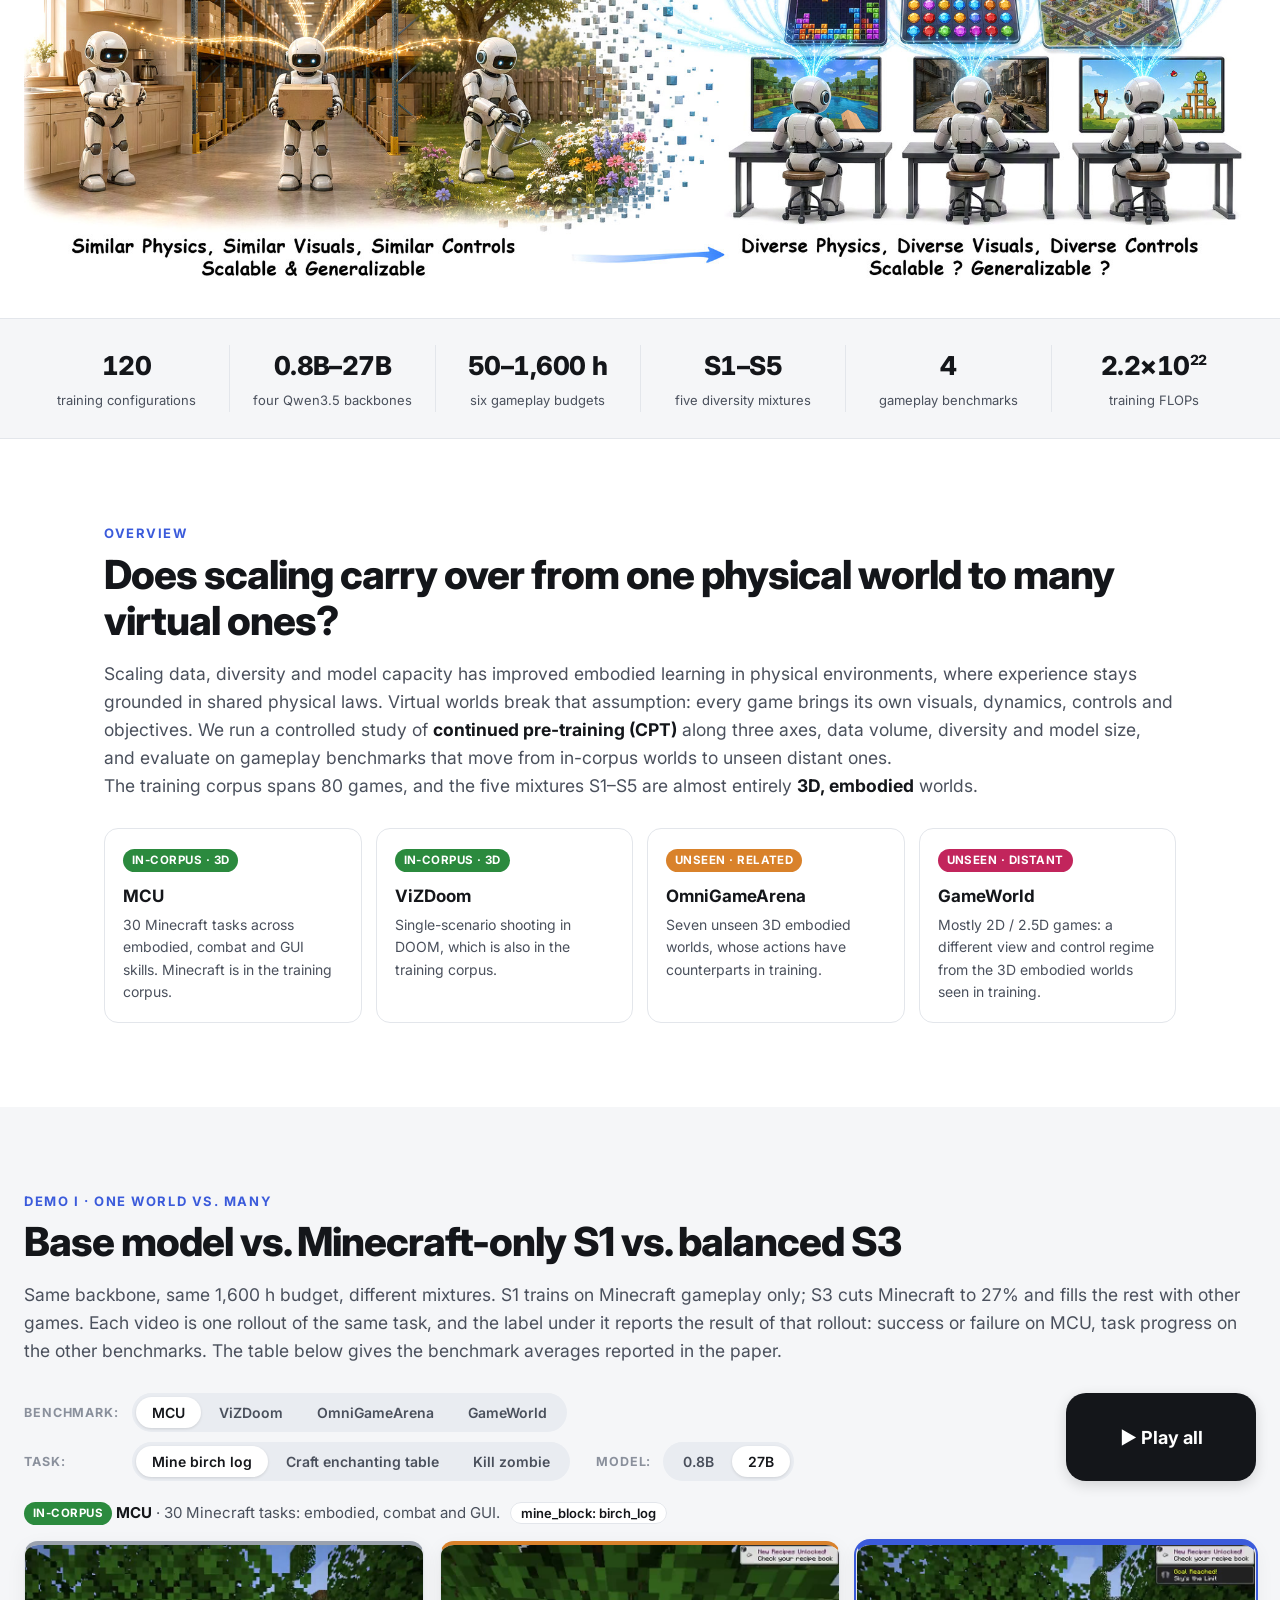
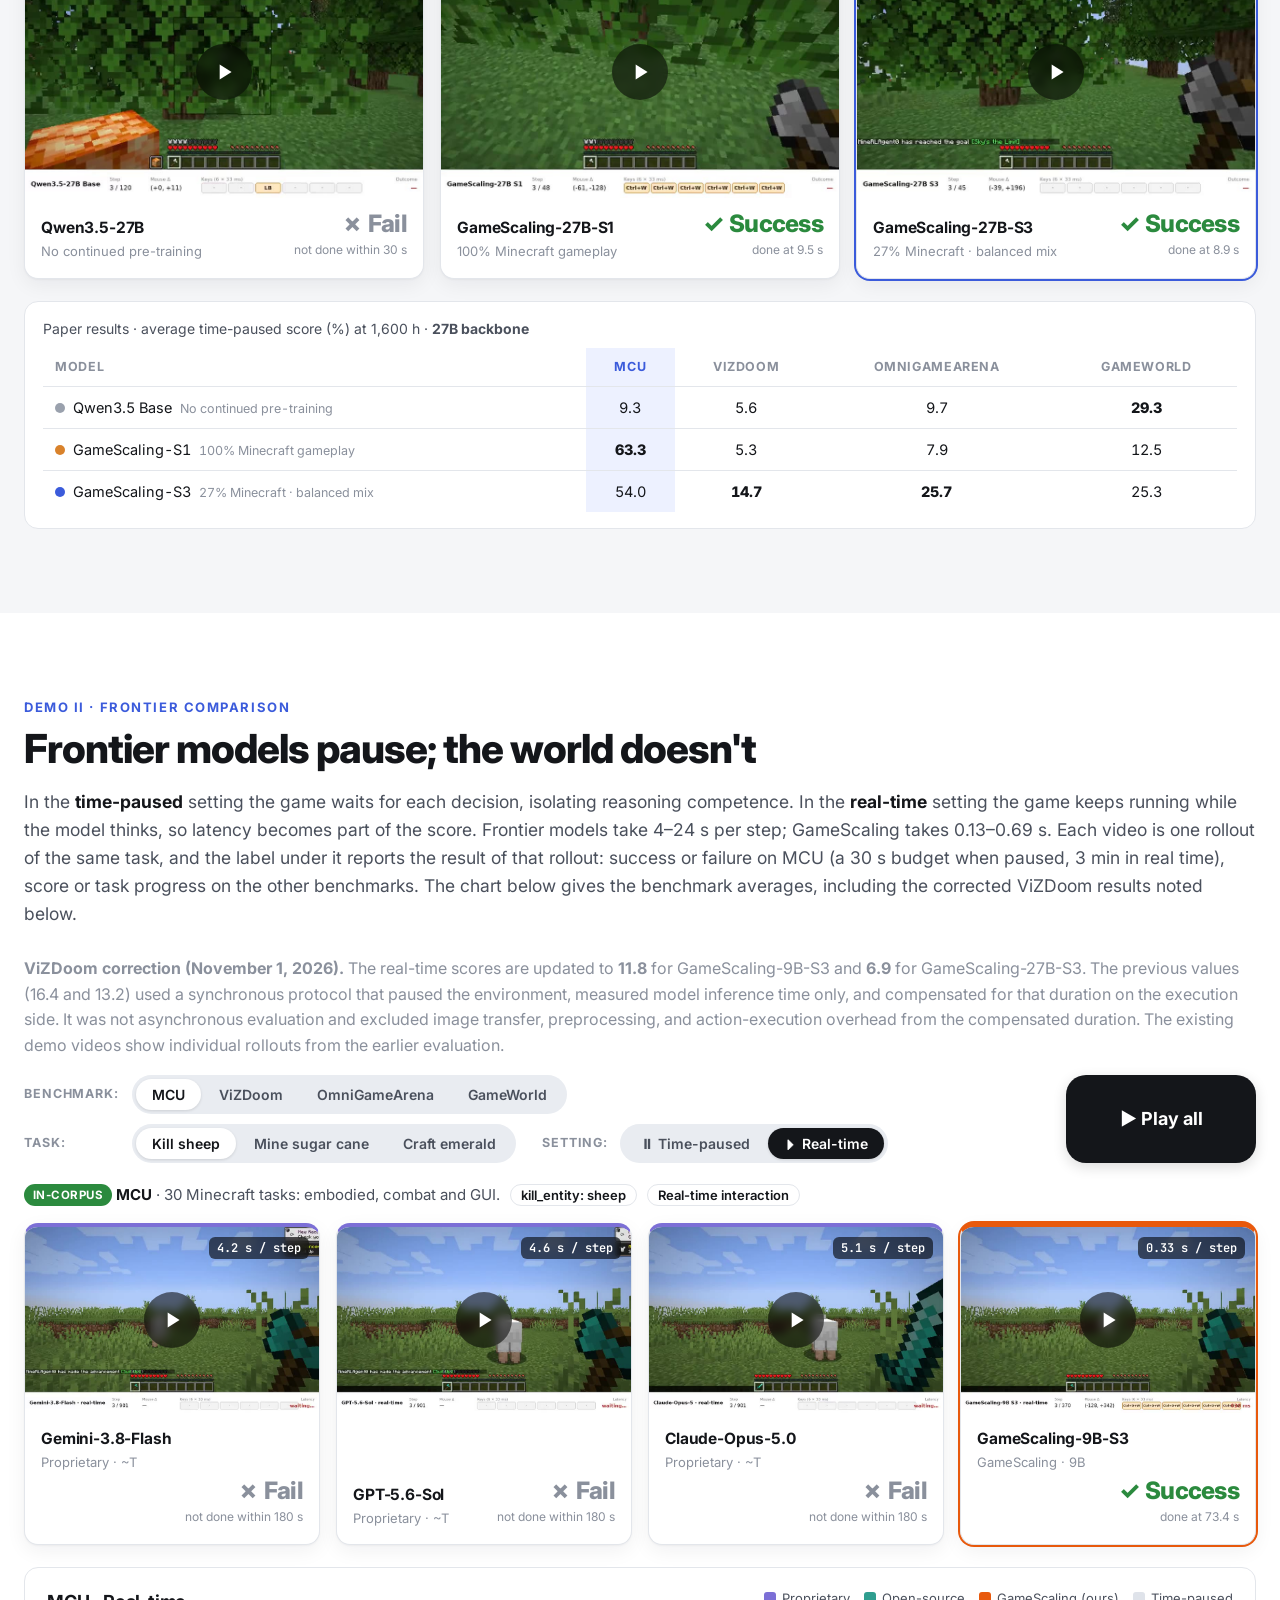
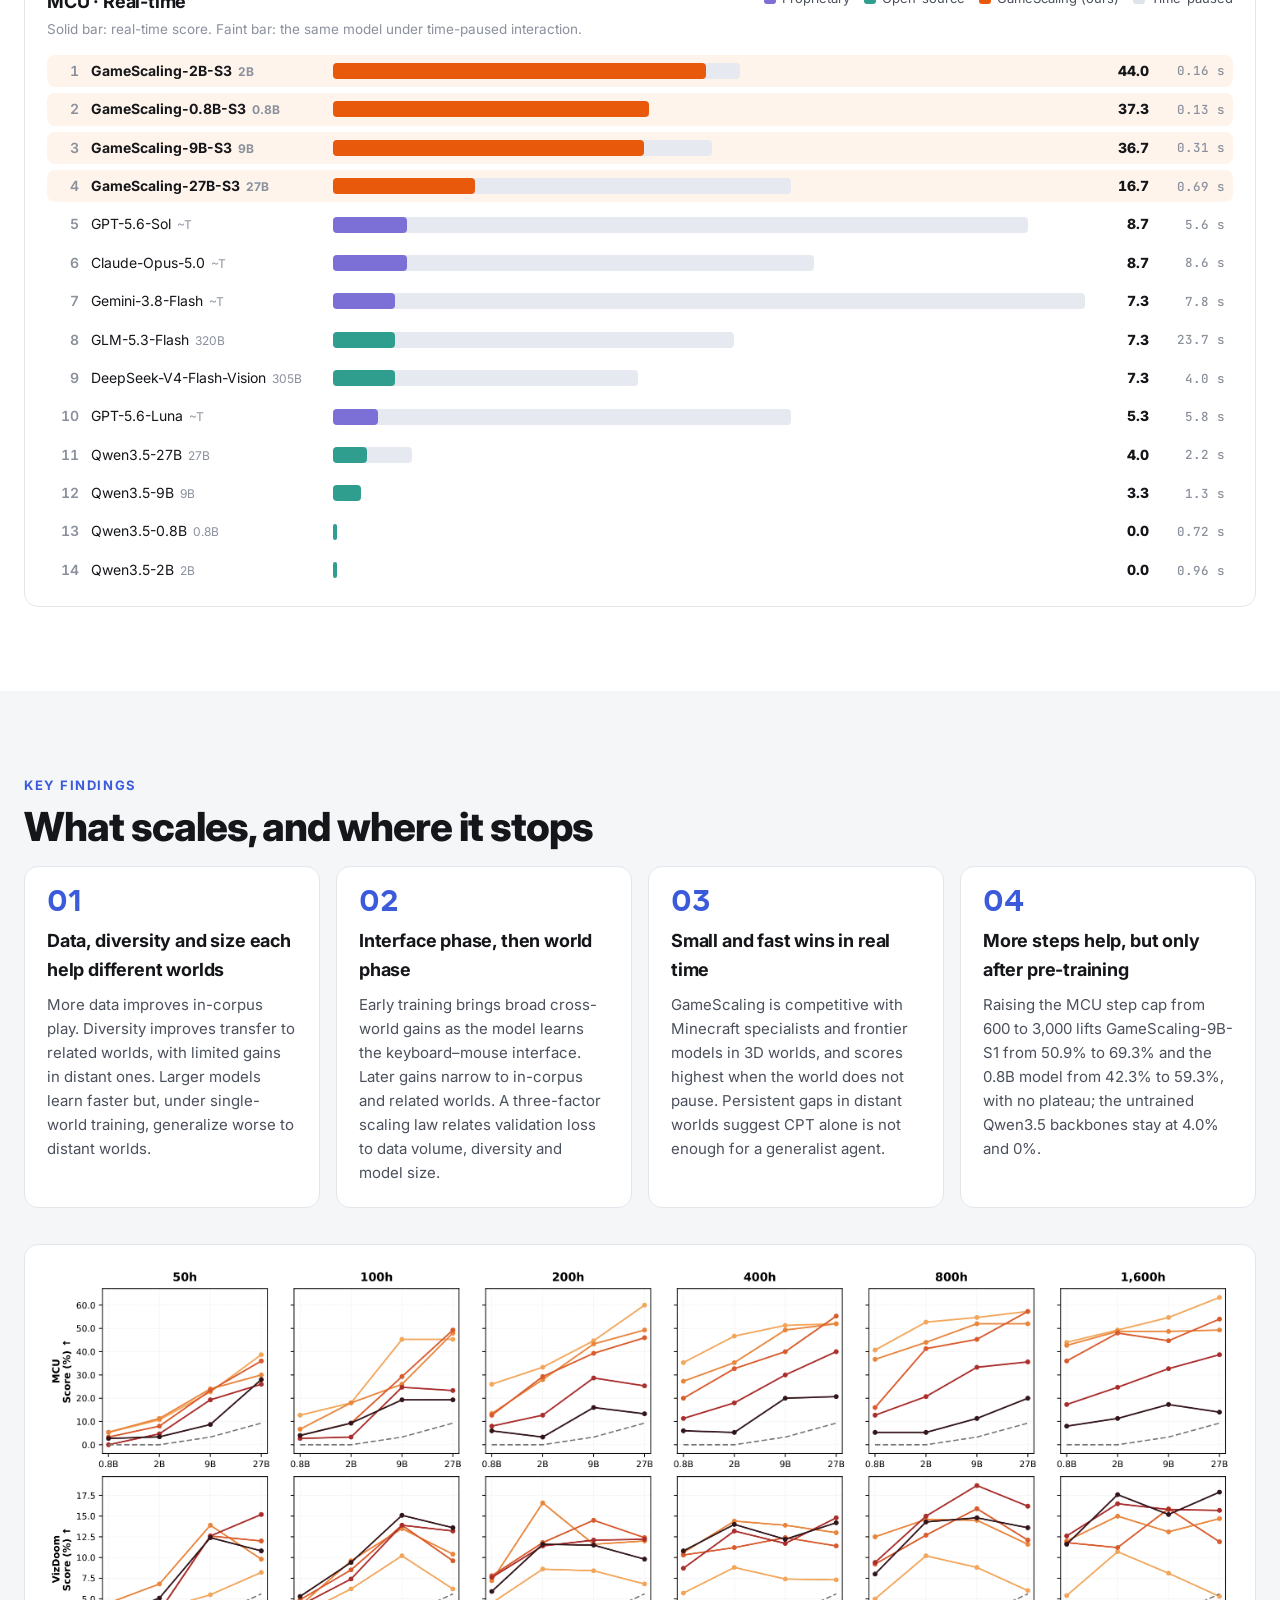
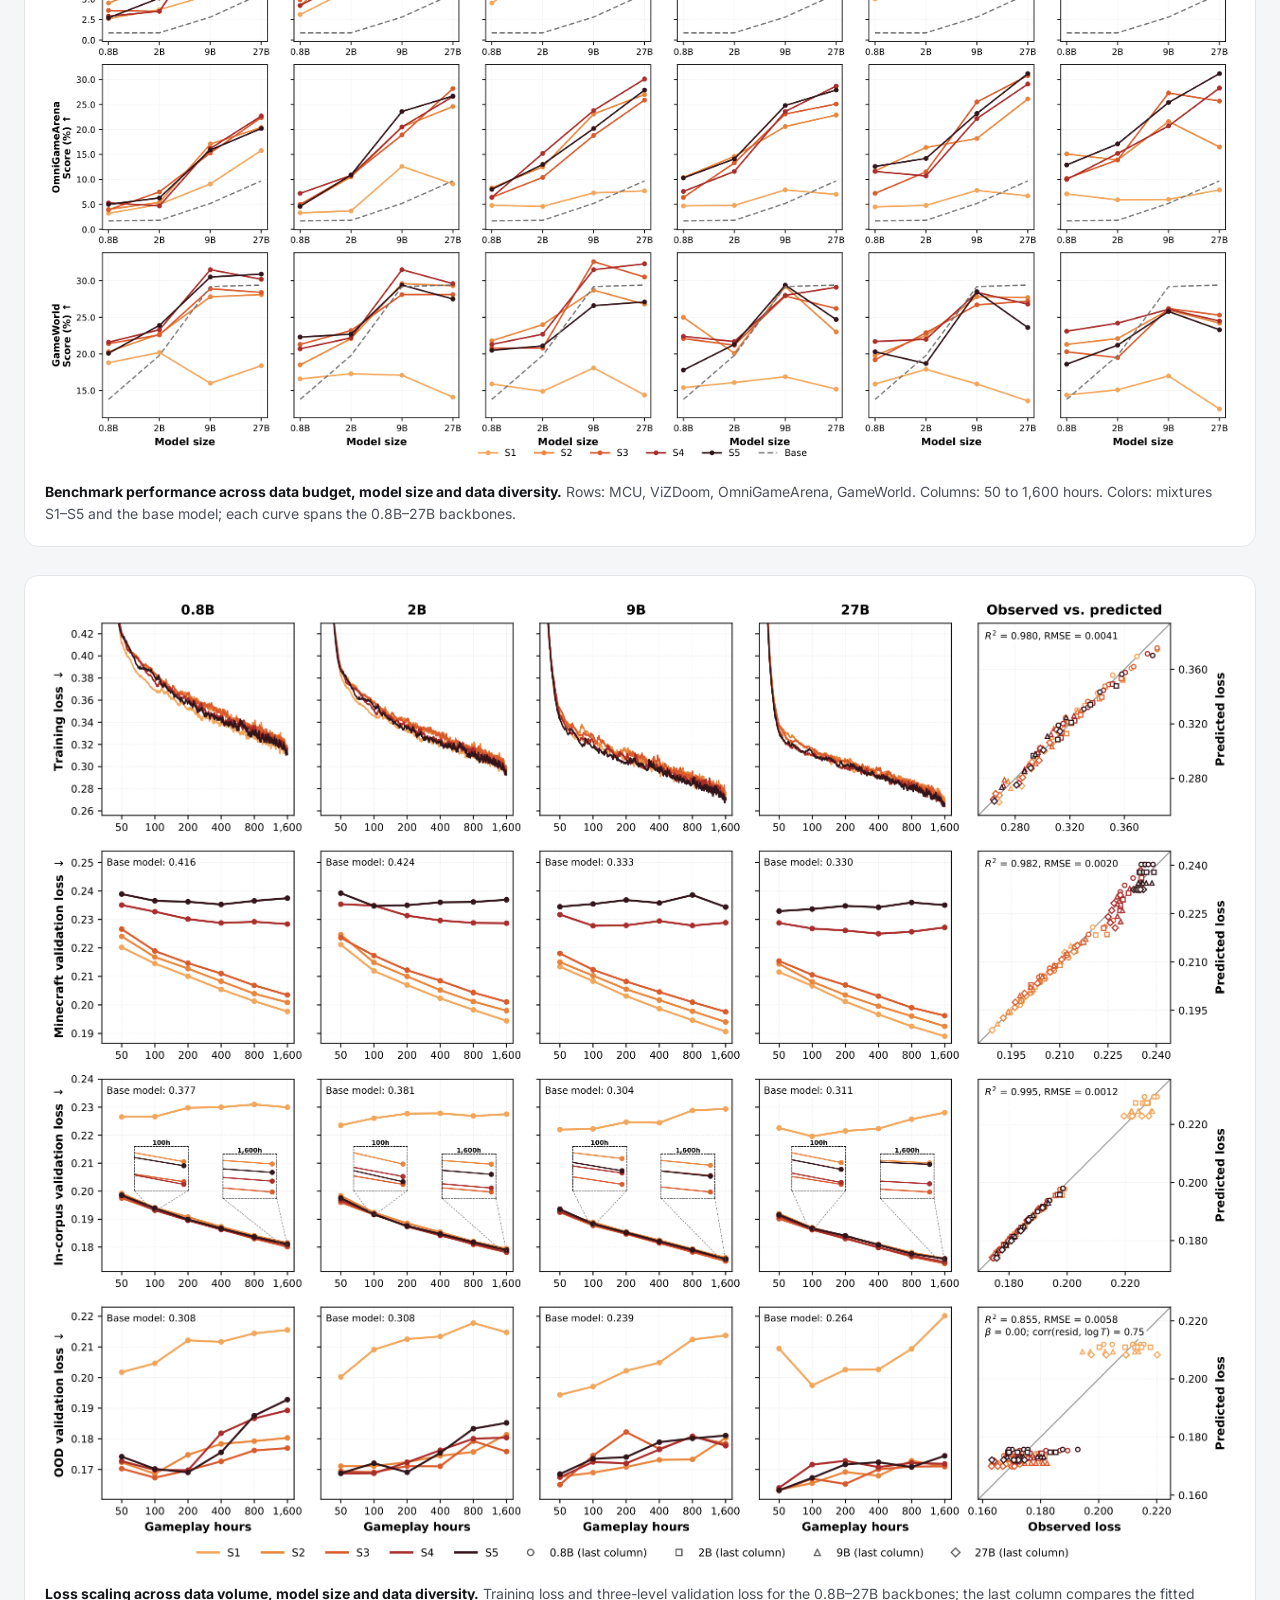
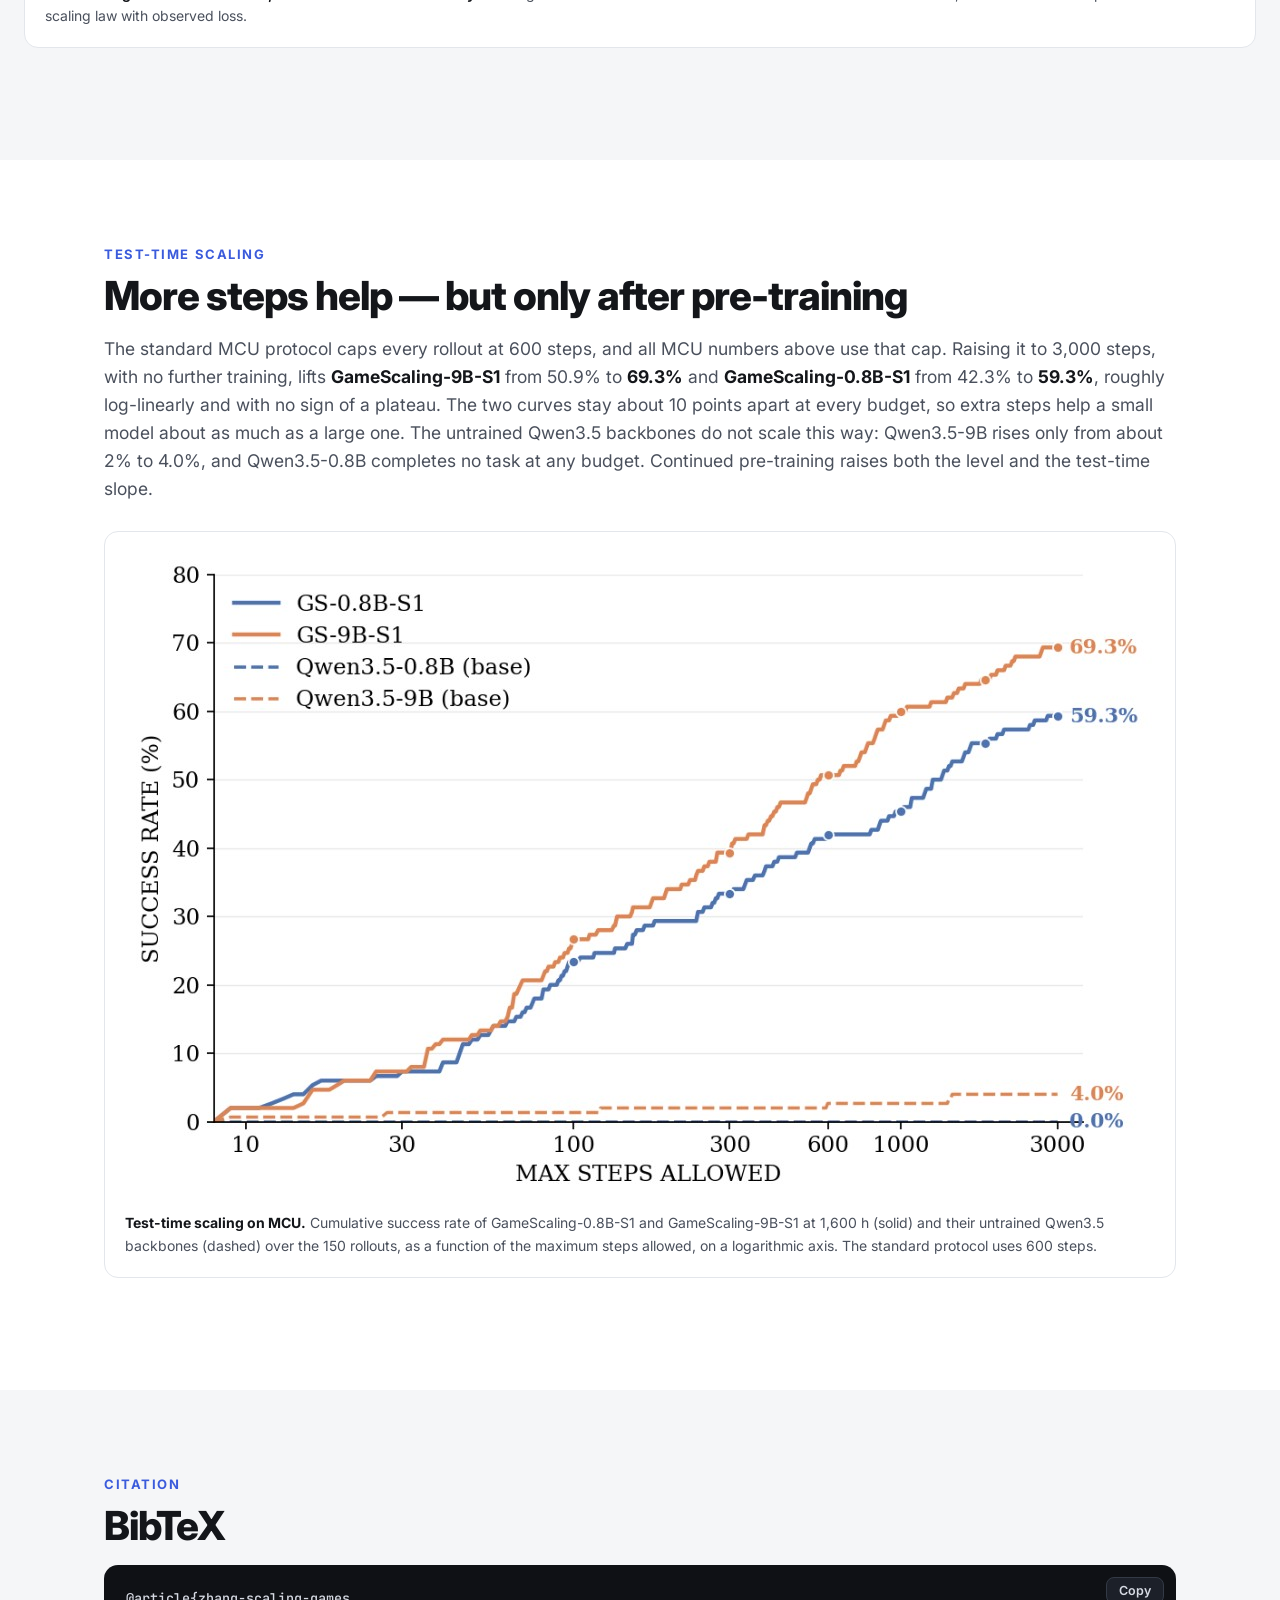
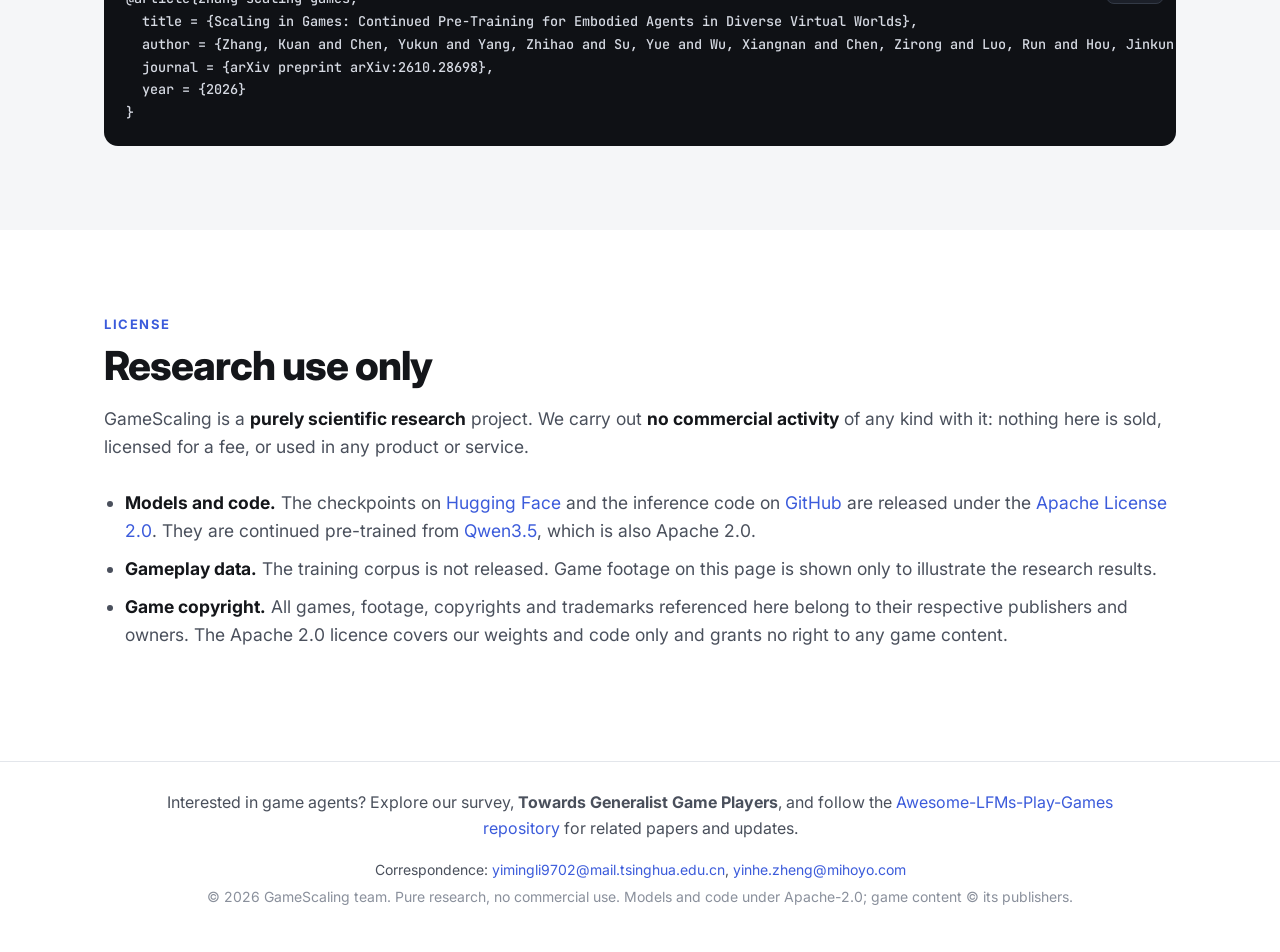
==== commit 4d211f45: "Correct ViZDoom real-time scores and clarify previous timing protocol" ====
--- a/index.html
+++ b/index.html
@@ -188,8 +188,9 @@
       In the <b>real-time</b> setting the game keeps running while the model thinks, so latency becomes part of the score.
       Frontier models take 4–24 s per step; GameScaling takes 0.13–0.69 s.
       Each video is one rollout of the same task, and the label under it reports the result of that rollout: success or failure on MCU (a 30 s budget when paused, 3 min in real time), score or task progress on the other benchmarks.
-      The chart below gives the benchmark averages reported in the paper.
-    </p>
+      The chart below gives the benchmark averages, including the corrected ViZDoom results noted below.
+    </p>
+    <p class="muted"><b>ViZDoom correction (November 1, 2026).</b> The real-time scores are updated to <b>11.8</b> for GameScaling-9B-S3 and <b>6.9</b> for GameScaling-27B-S3. The previous values (16.4 and 13.2) used a synchronous protocol that paused the environment, measured model inference time only, and compensated for that duration on the execution side. It was not asynchronous evaluation and excluded image transfer, preprocessing, and action-execution overhead from the compensated duration. The existing demo videos show individual rollouts from the earlier evaluation.</p>
 
     <div class="controls">
       <div class="ctl-rows">
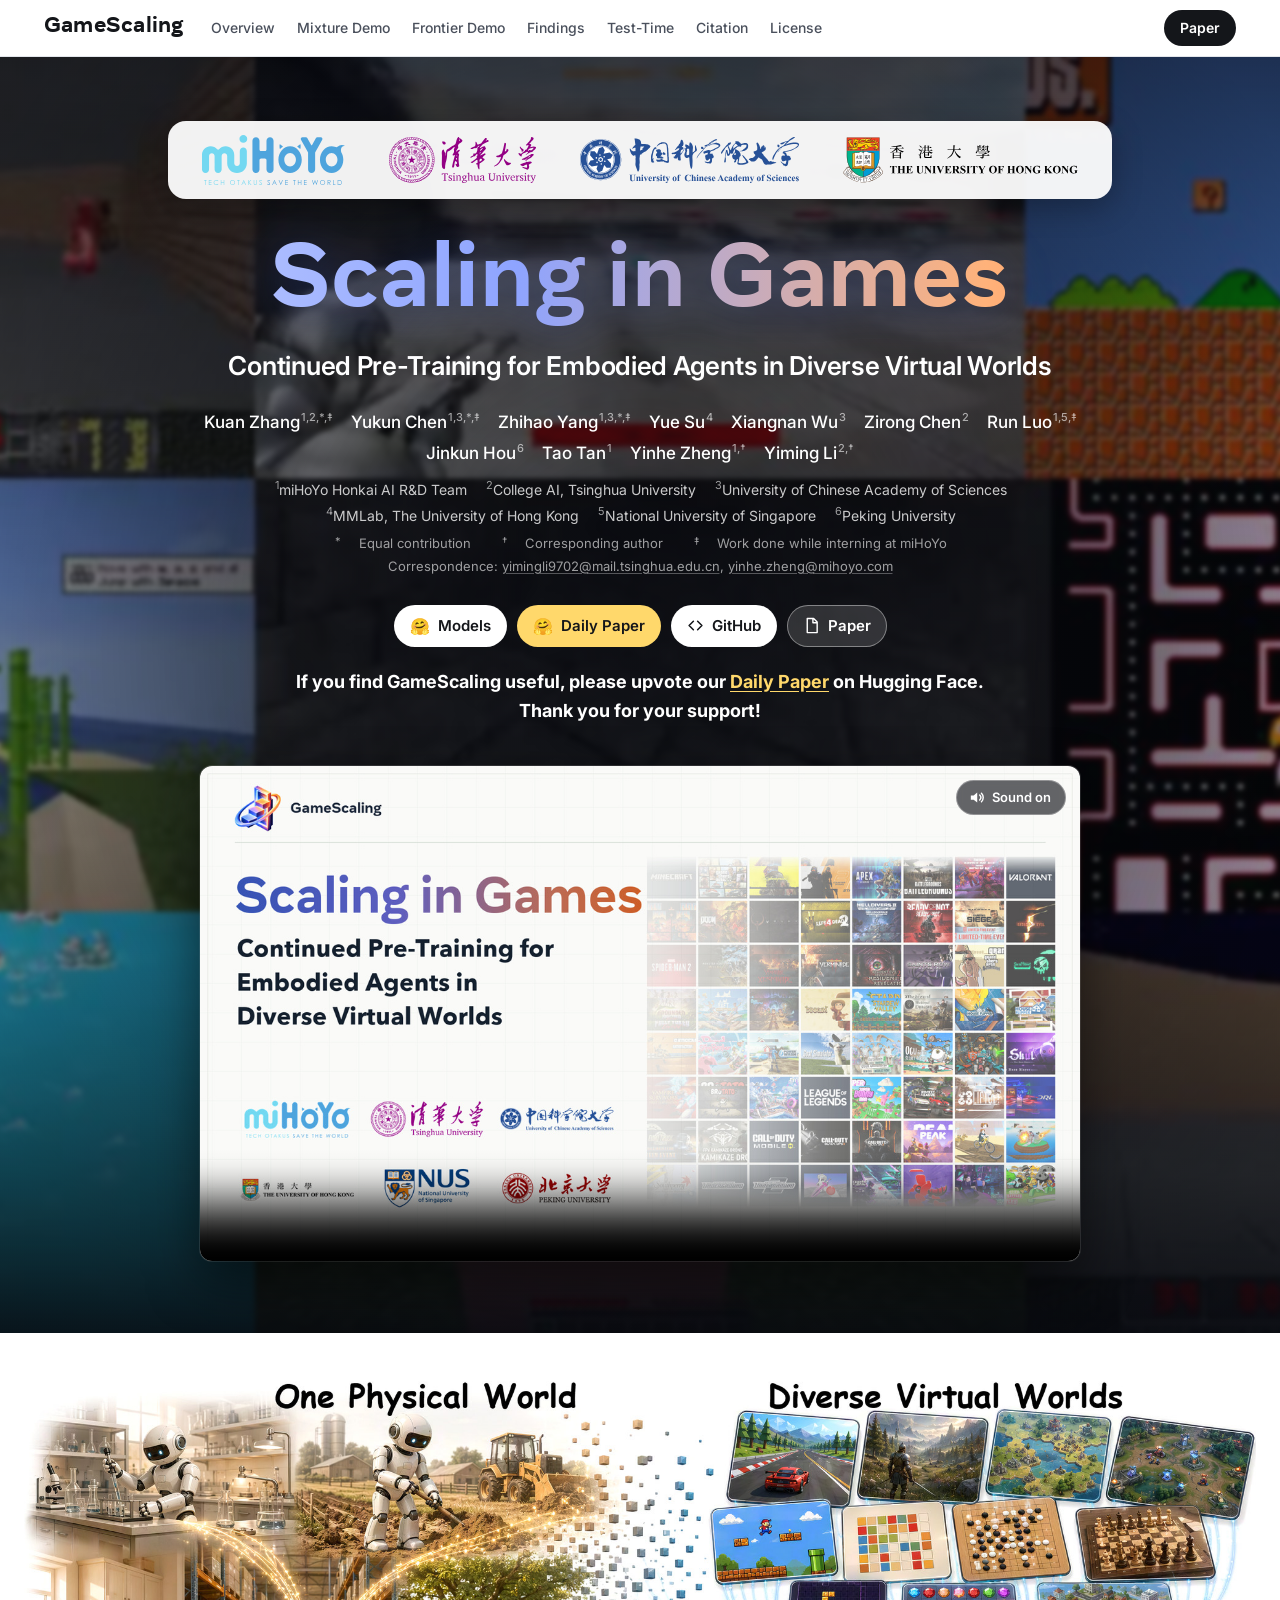
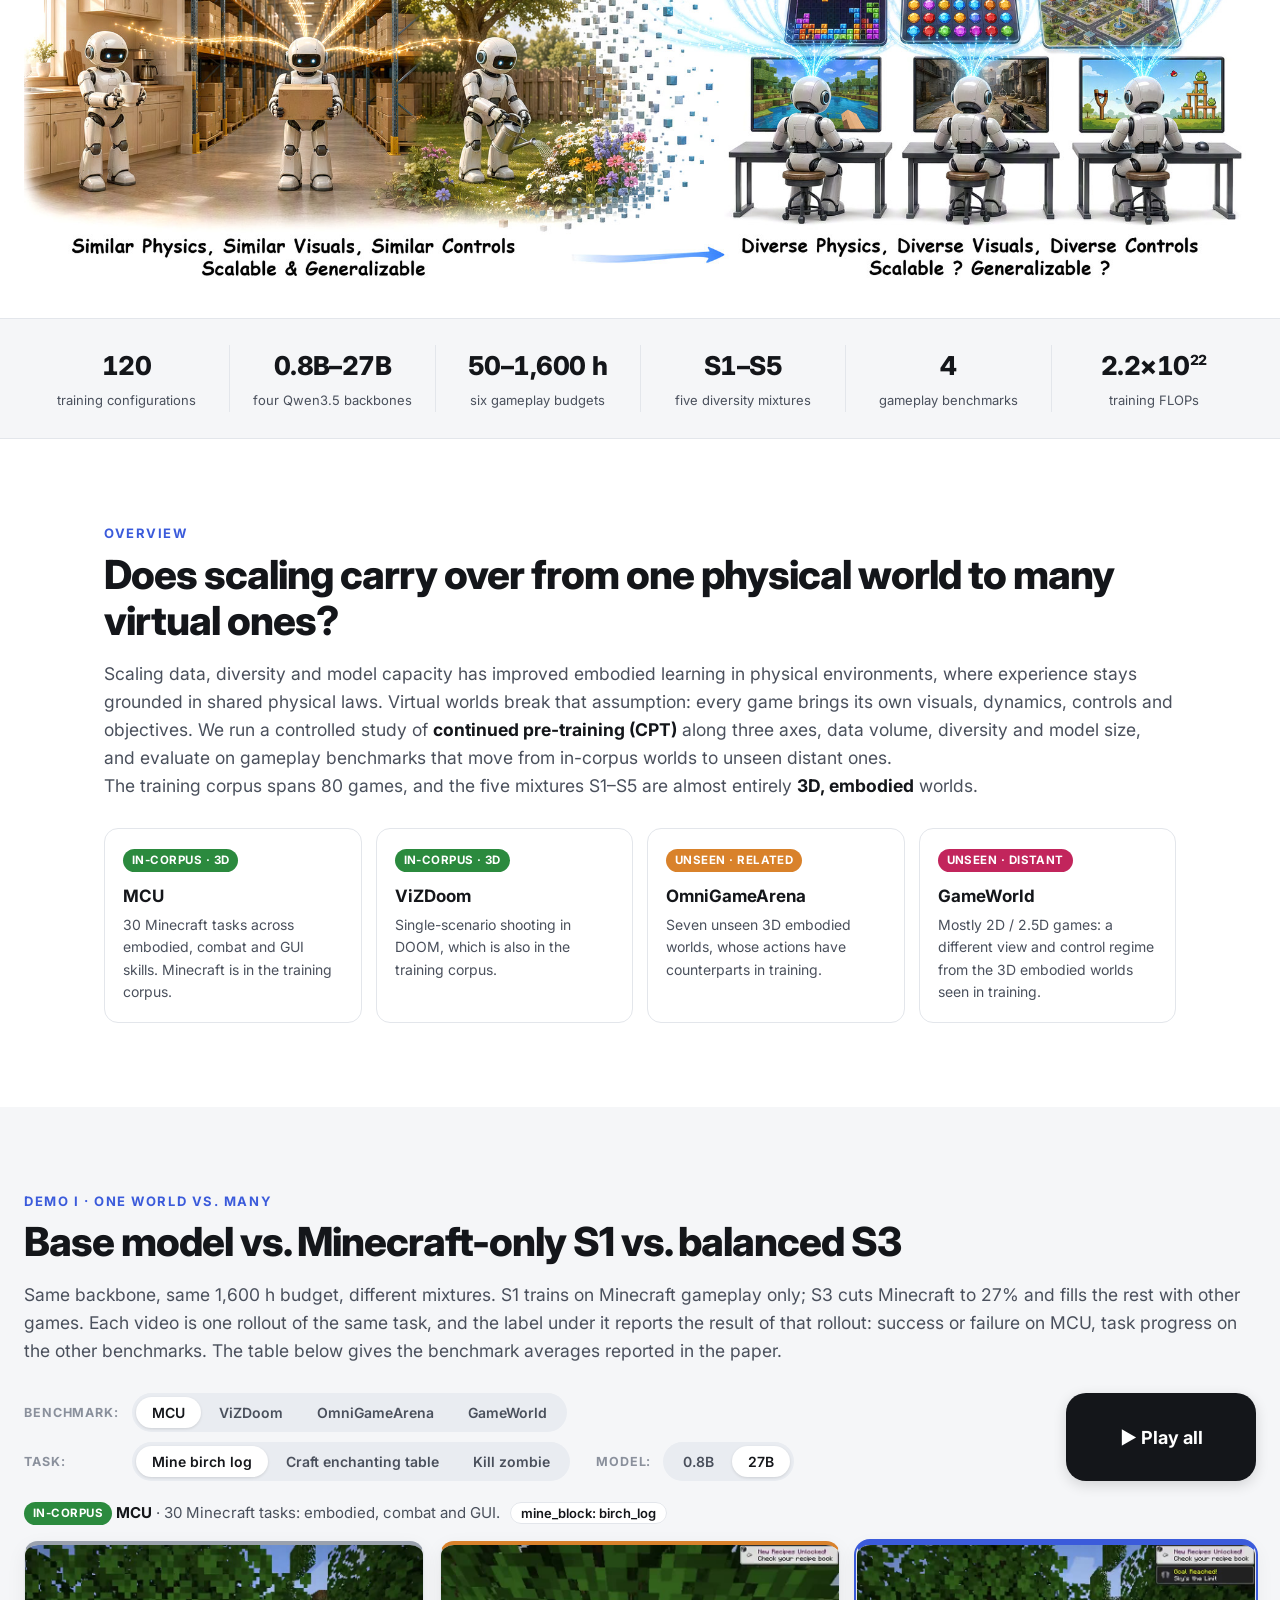
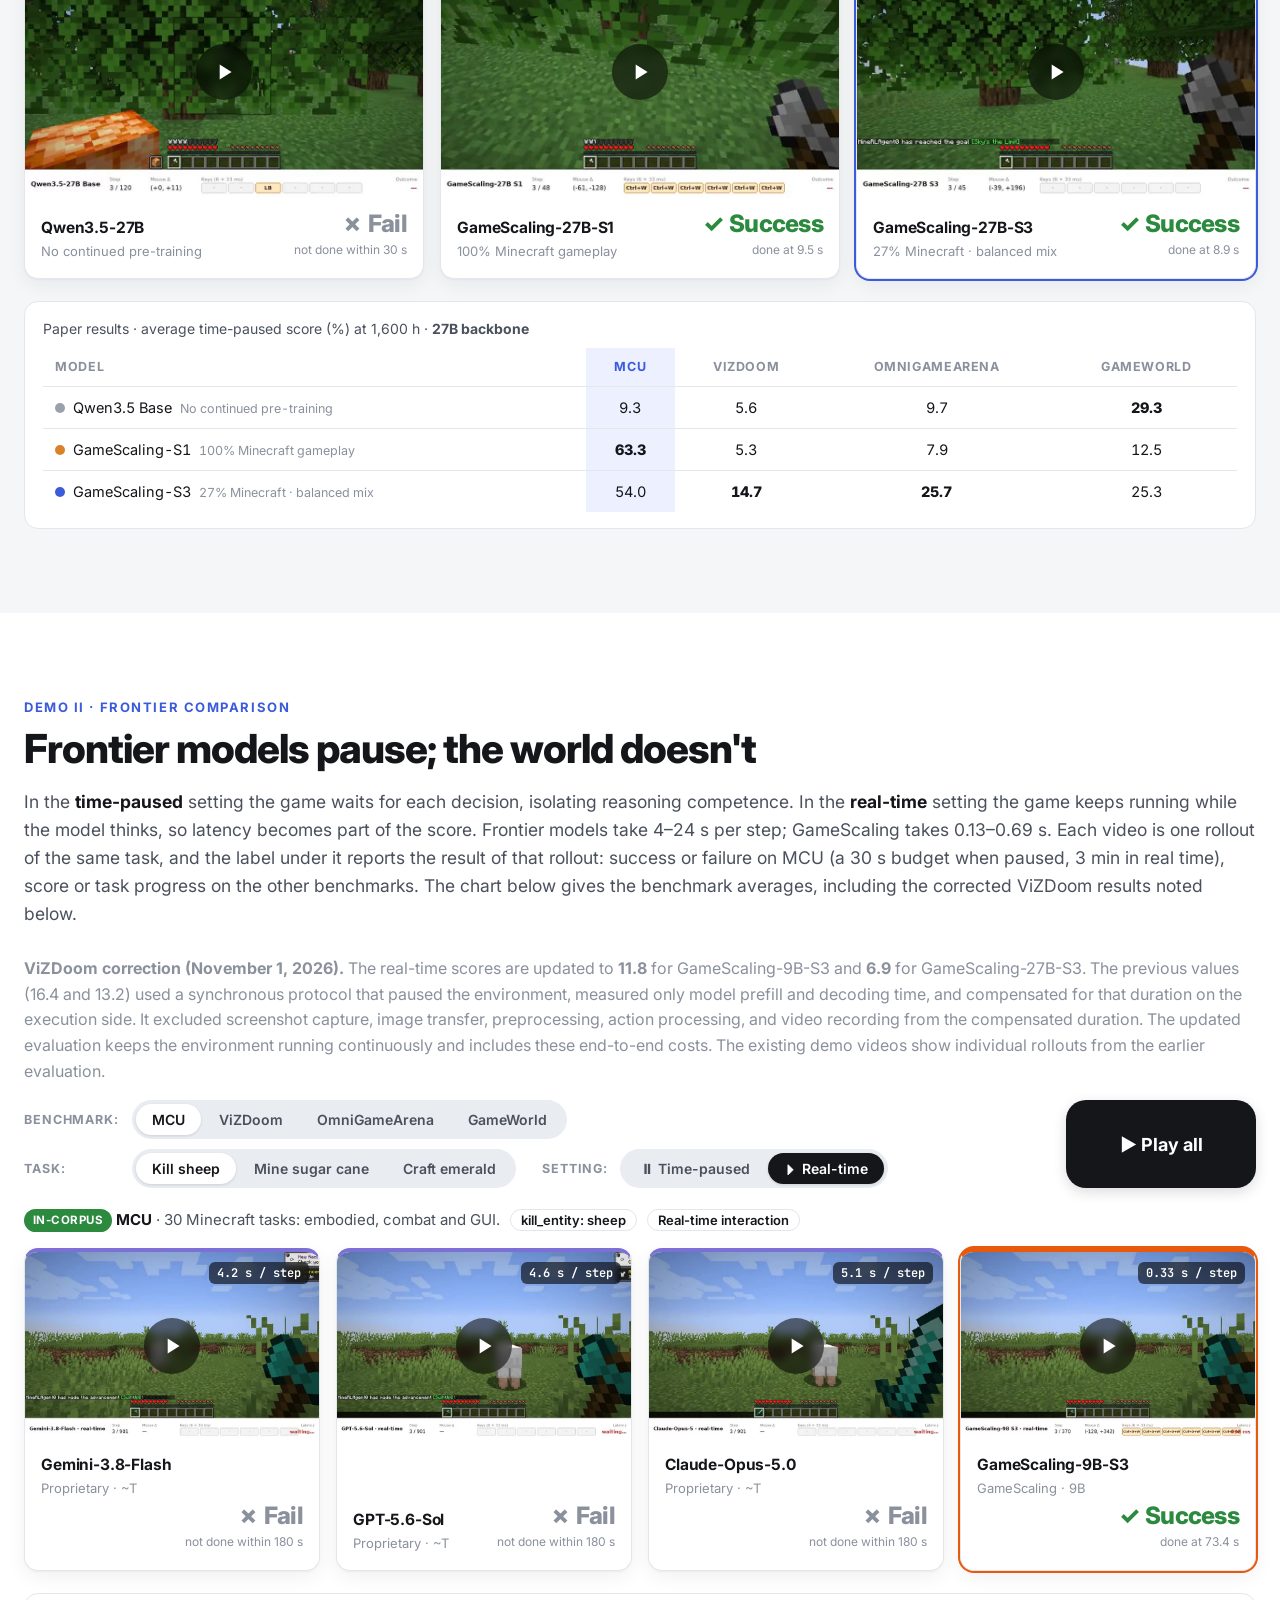
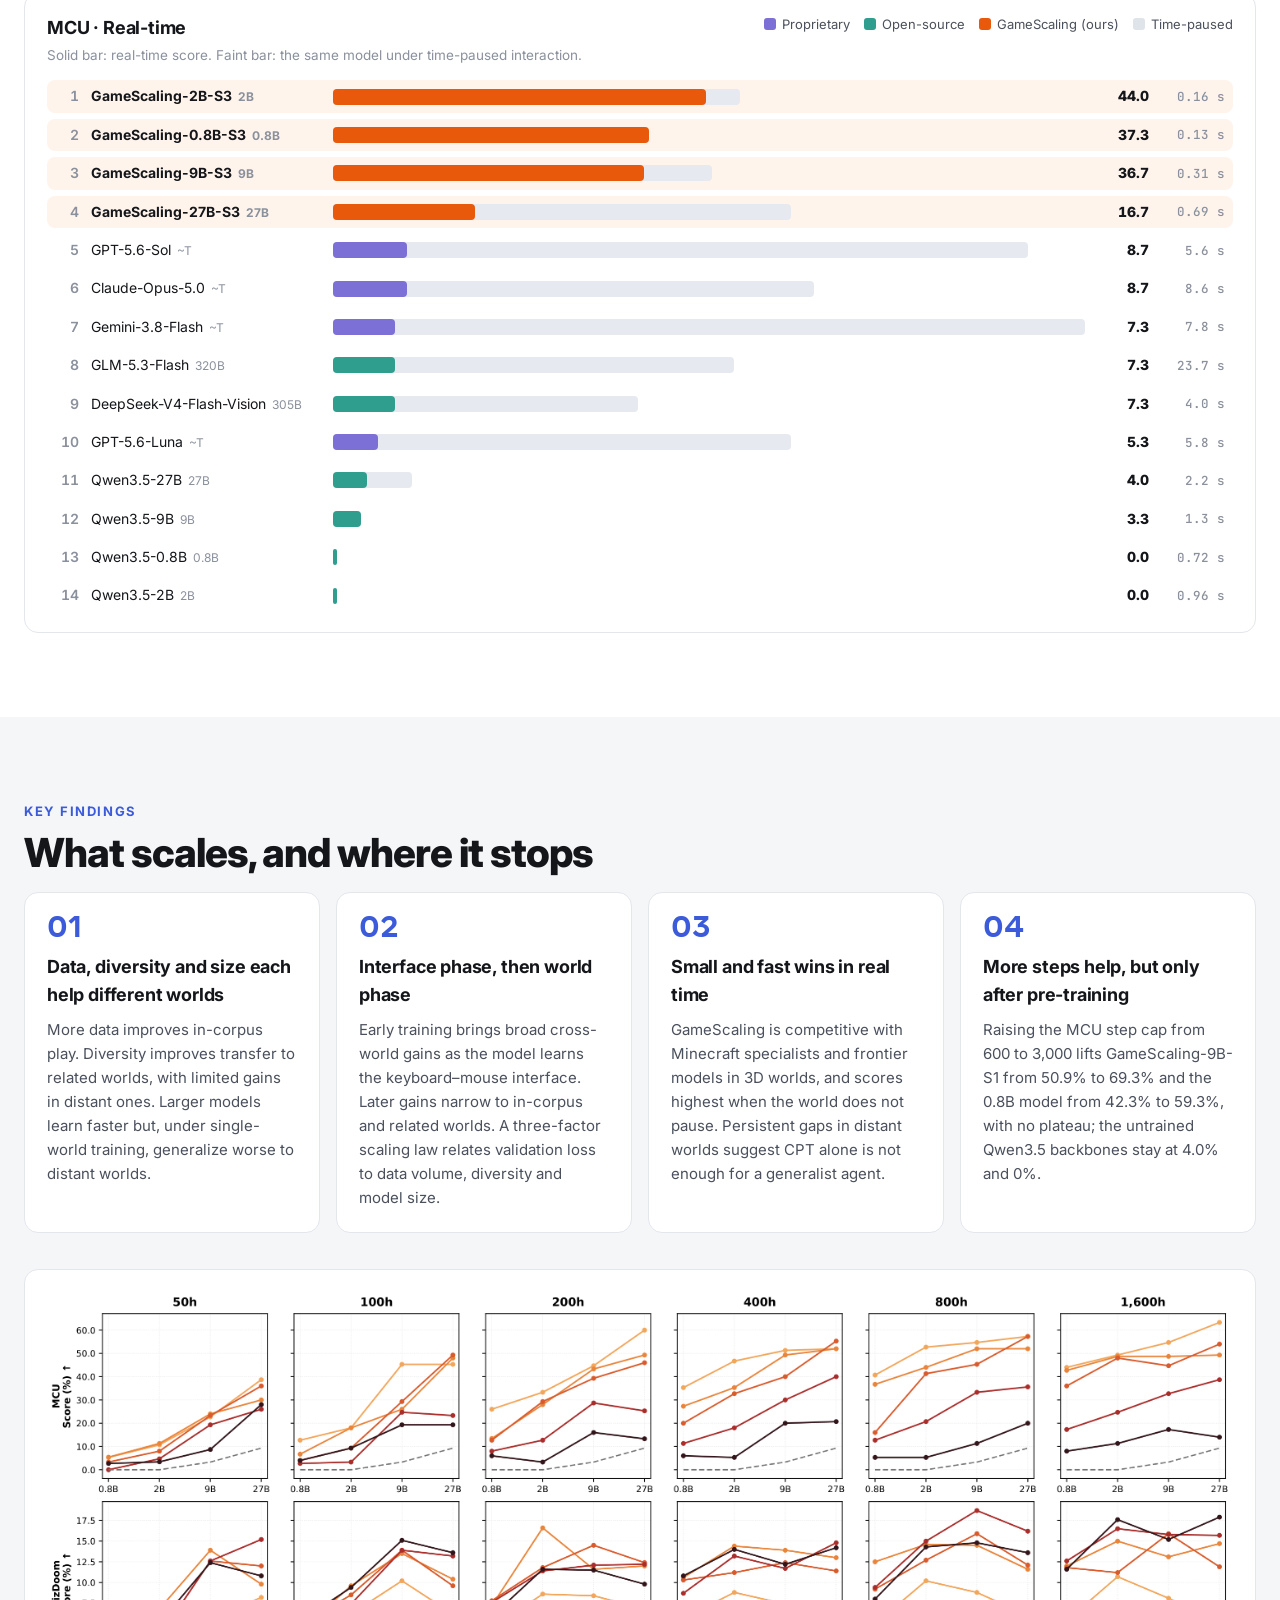
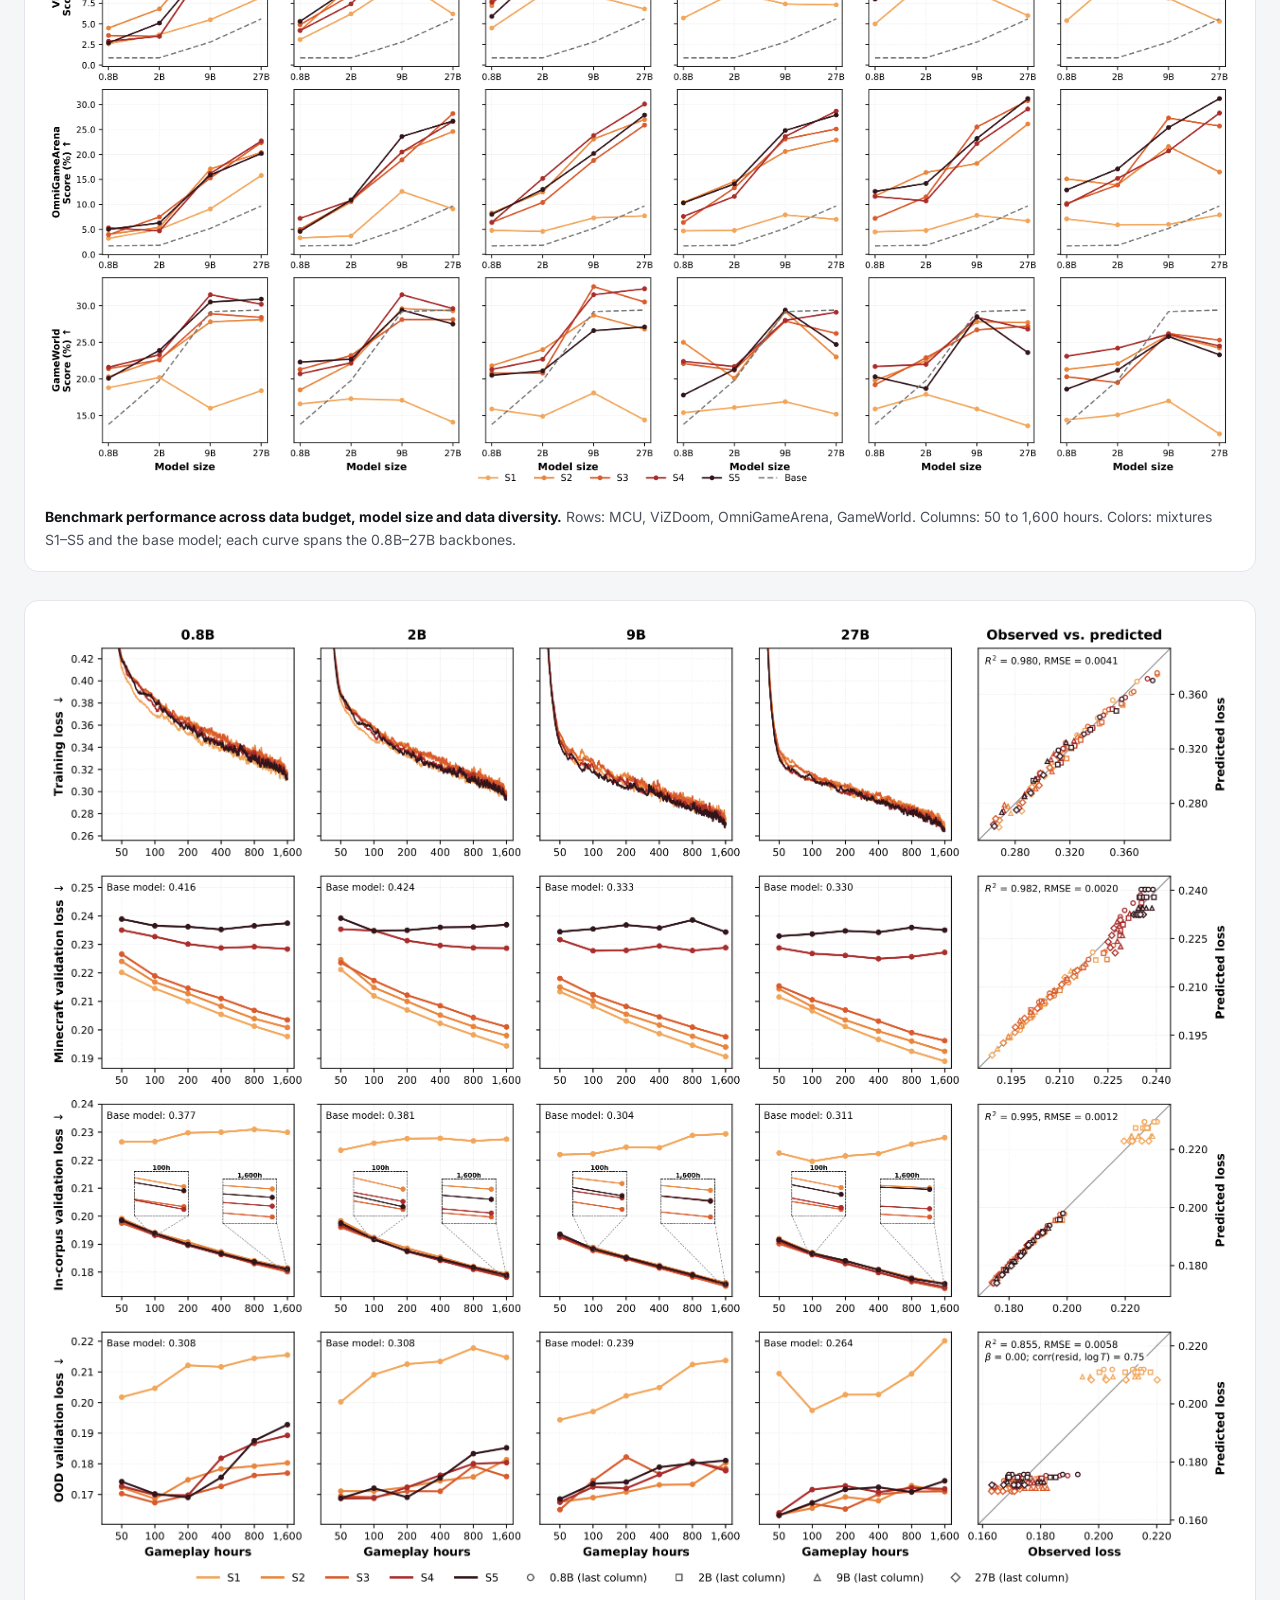
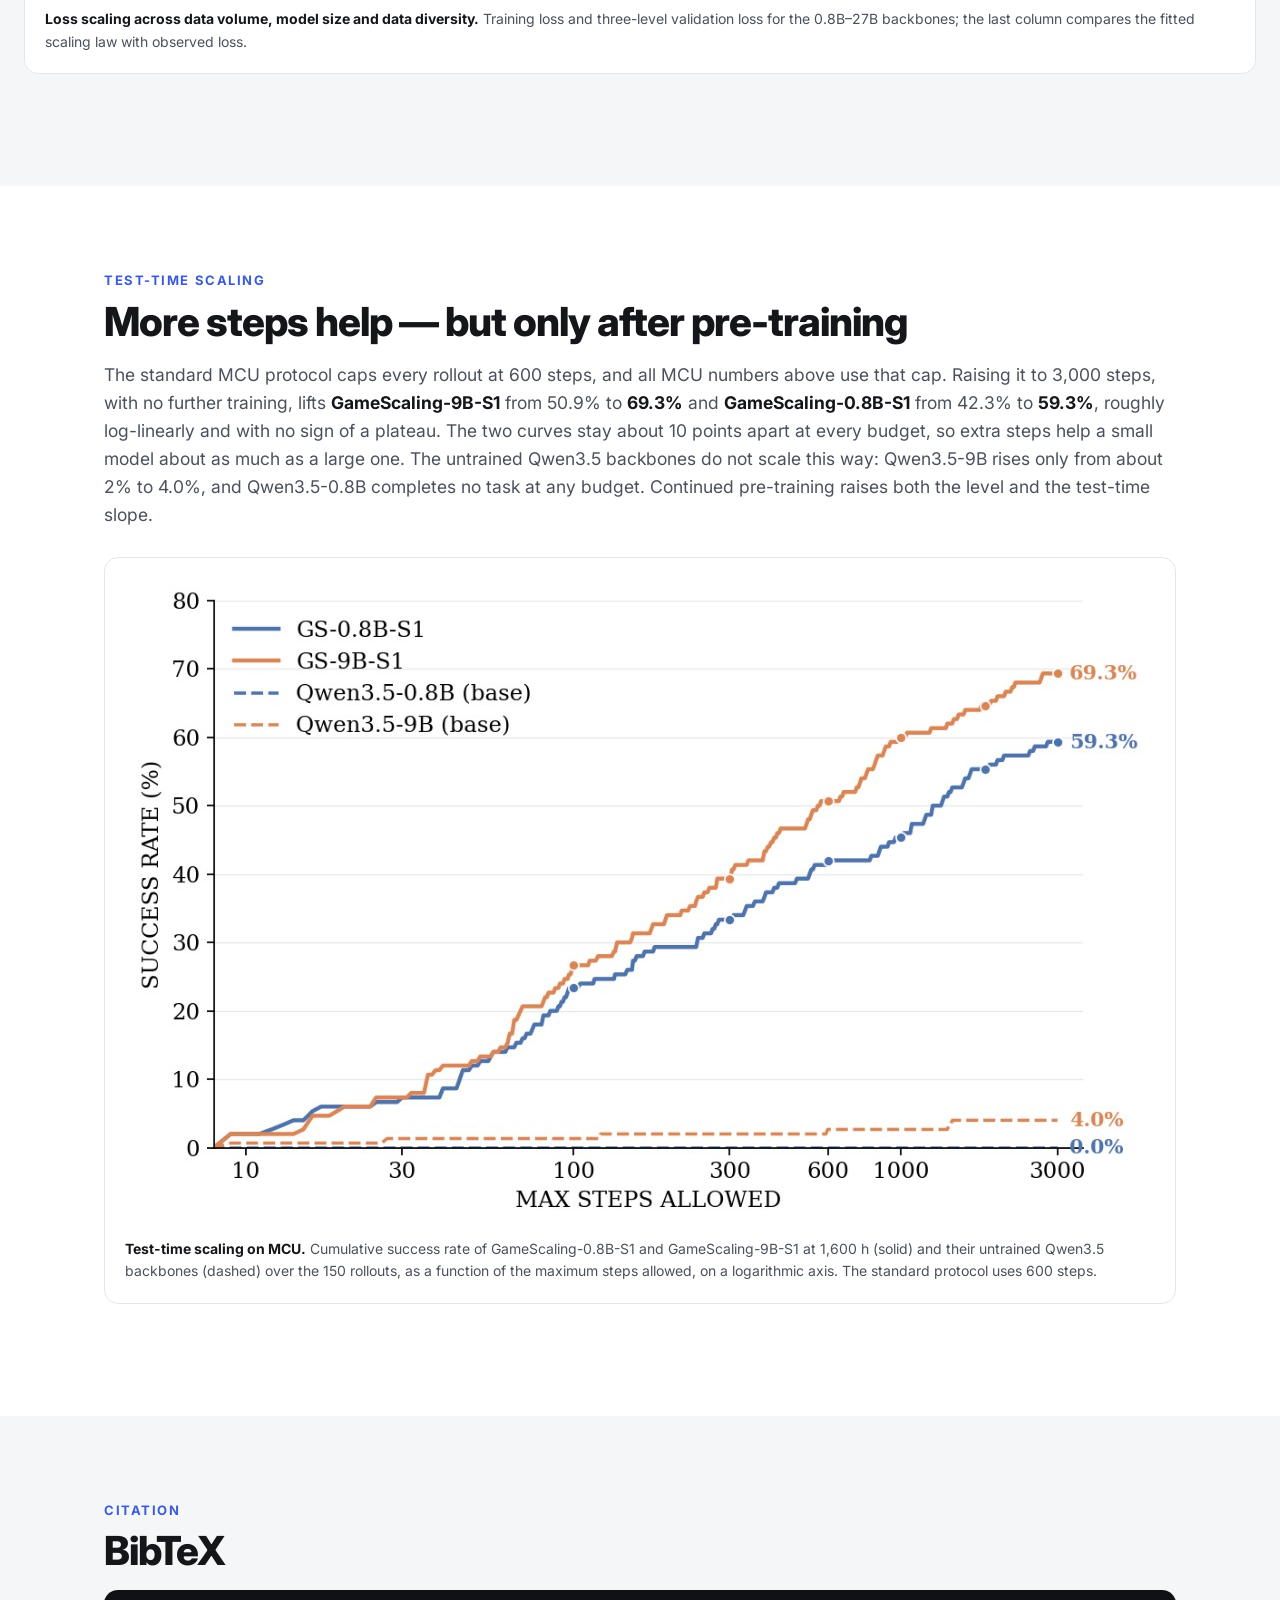
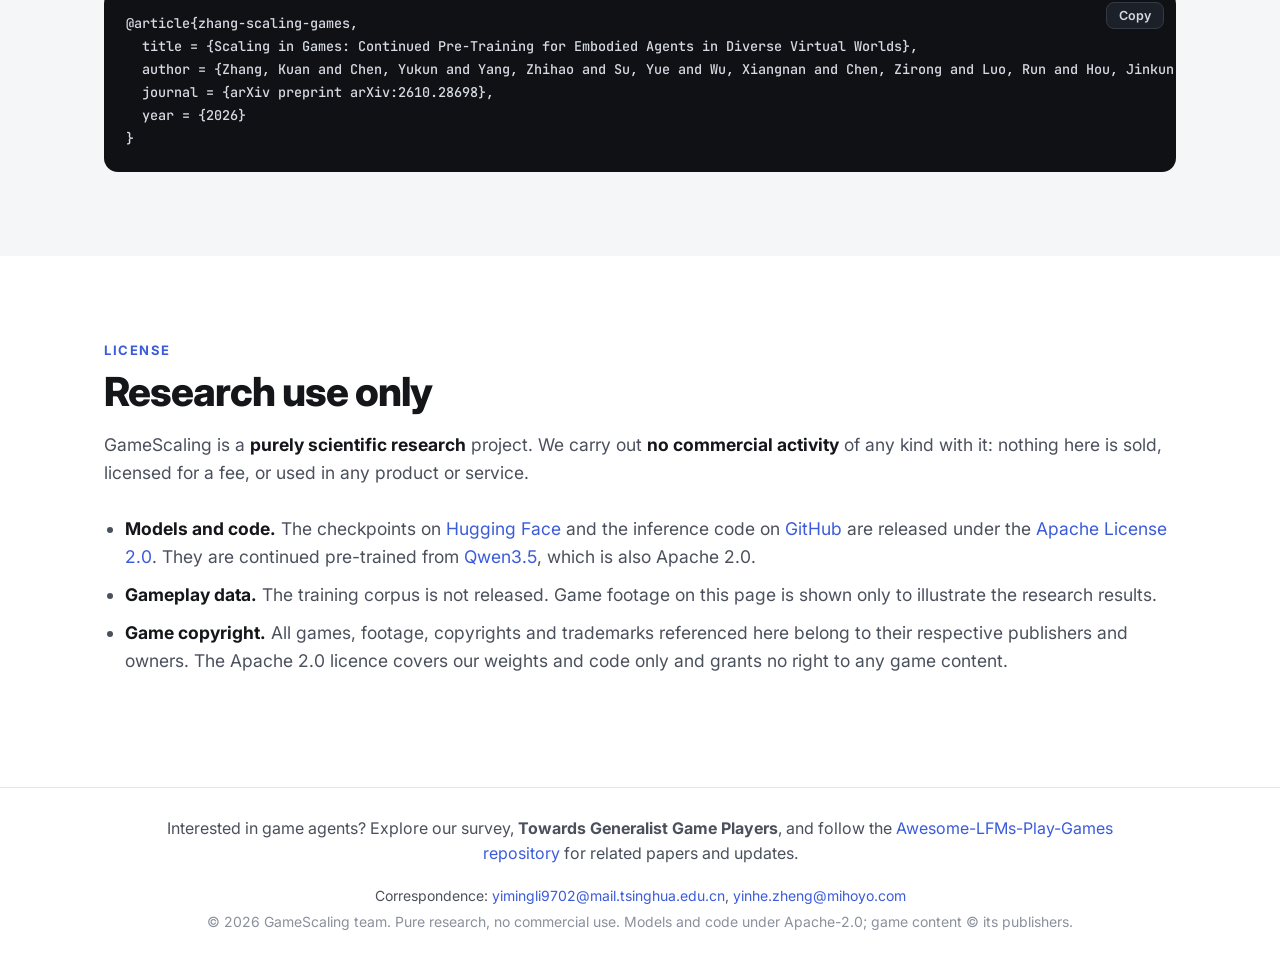
==== commit f7f30e65: "Clarify continuous-running ViZDoom evaluation protocol" ====
--- a/index.html
+++ b/index.html
@@ -190,7 +190,7 @@
       Each video is one rollout of the same task, and the label under it reports the result of that rollout: success or failure on MCU (a 30 s budget when paused, 3 min in real time), score or task progress on the other benchmarks.
       The chart below gives the benchmark averages, including the corrected ViZDoom results noted below.
     </p>
-    <p class="muted"><b>ViZDoom correction (November 1, 2026).</b> The real-time scores are updated to <b>11.8</b> for GameScaling-9B-S3 and <b>6.9</b> for GameScaling-27B-S3. The previous values (16.4 and 13.2) used a synchronous protocol that paused the environment, measured model inference time only, and compensated for that duration on the execution side. It was not asynchronous evaluation and excluded image transfer, preprocessing, and action-execution overhead from the compensated duration. The existing demo videos show individual rollouts from the earlier evaluation.</p>
+    <p class="muted"><b>ViZDoom correction (November 1, 2026).</b> The real-time scores are updated to <b>11.8</b> for GameScaling-9B-S3 and <b>6.9</b> for GameScaling-27B-S3. The previous values (16.4 and 13.2) used a synchronous protocol that paused the environment, measured only model prefill and decoding time, and compensated for that duration on the execution side. It excluded screenshot capture, image transfer, preprocessing, action processing, and video recording from the compensated duration. The updated evaluation keeps the environment running continuously and includes these end-to-end costs. The existing demo videos show individual rollouts from the earlier evaluation.</p>
 
     <div class="controls">
       <div class="ctl-rows">
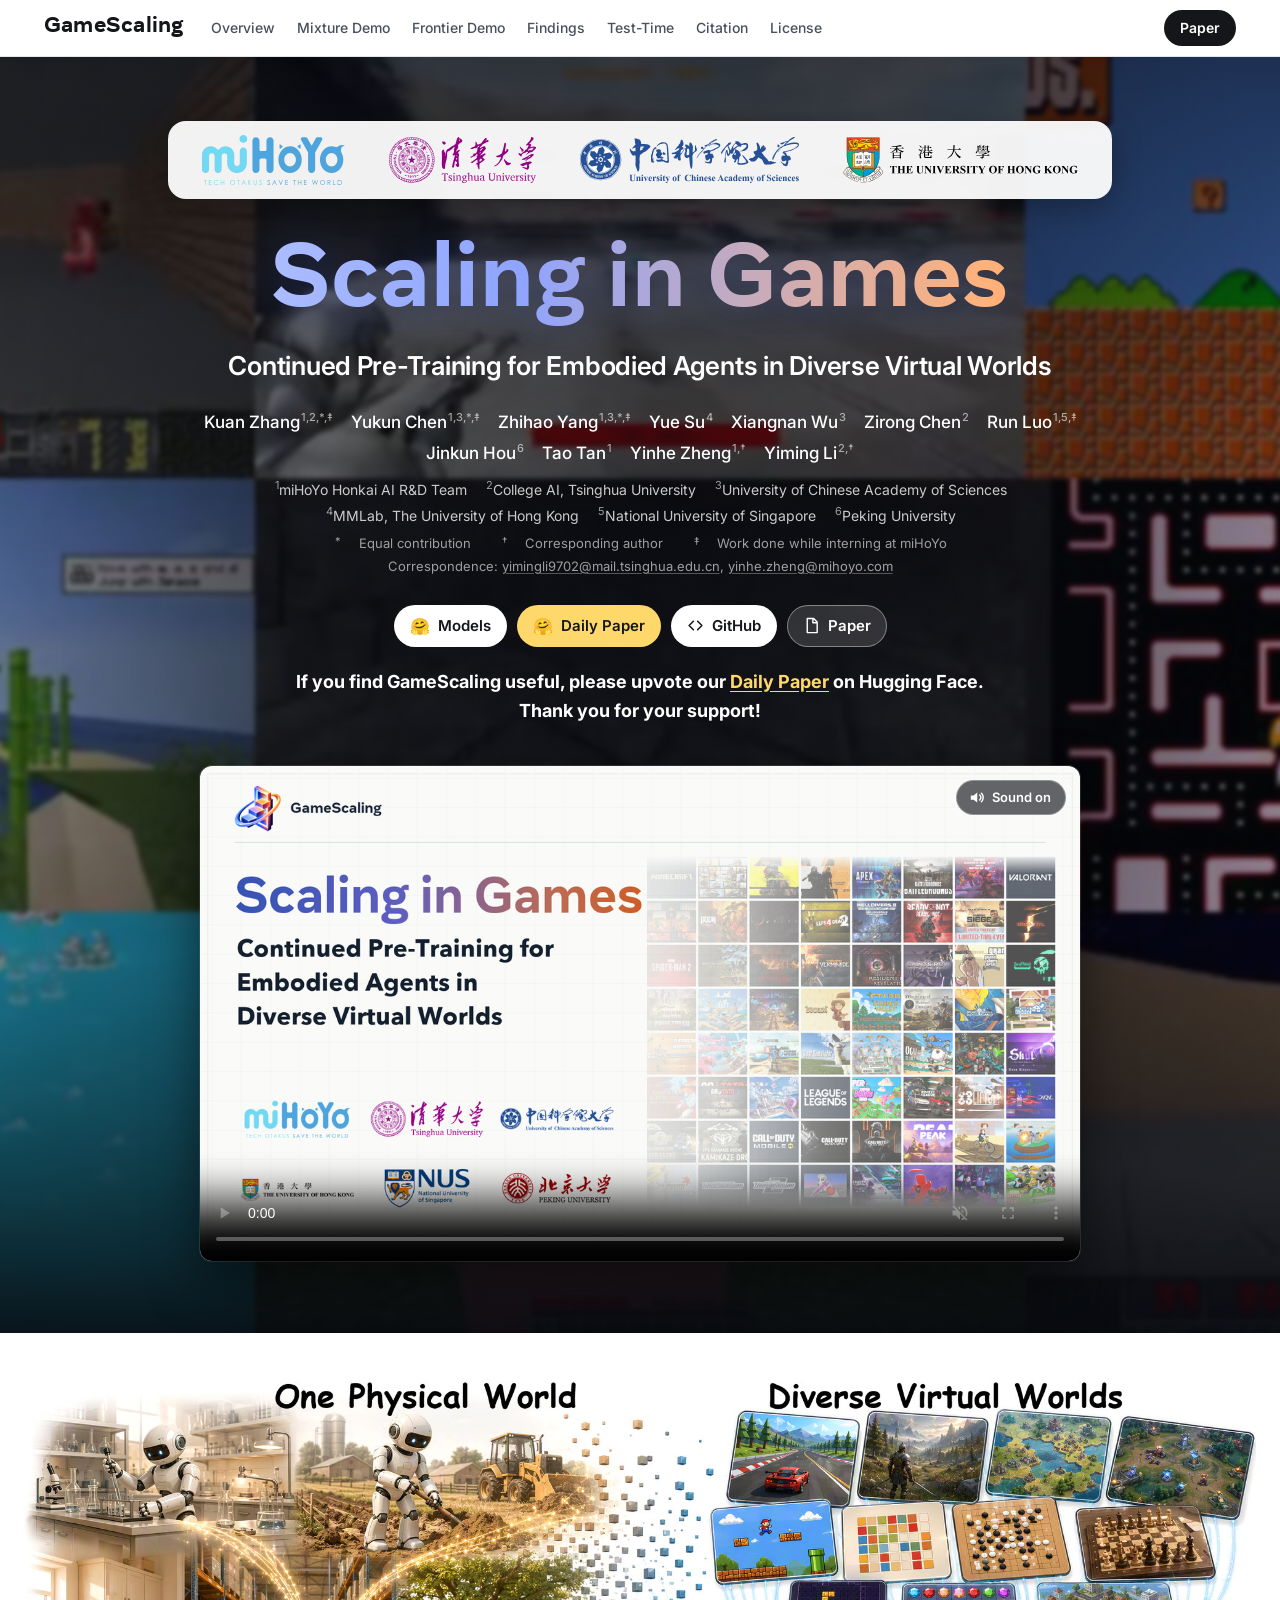
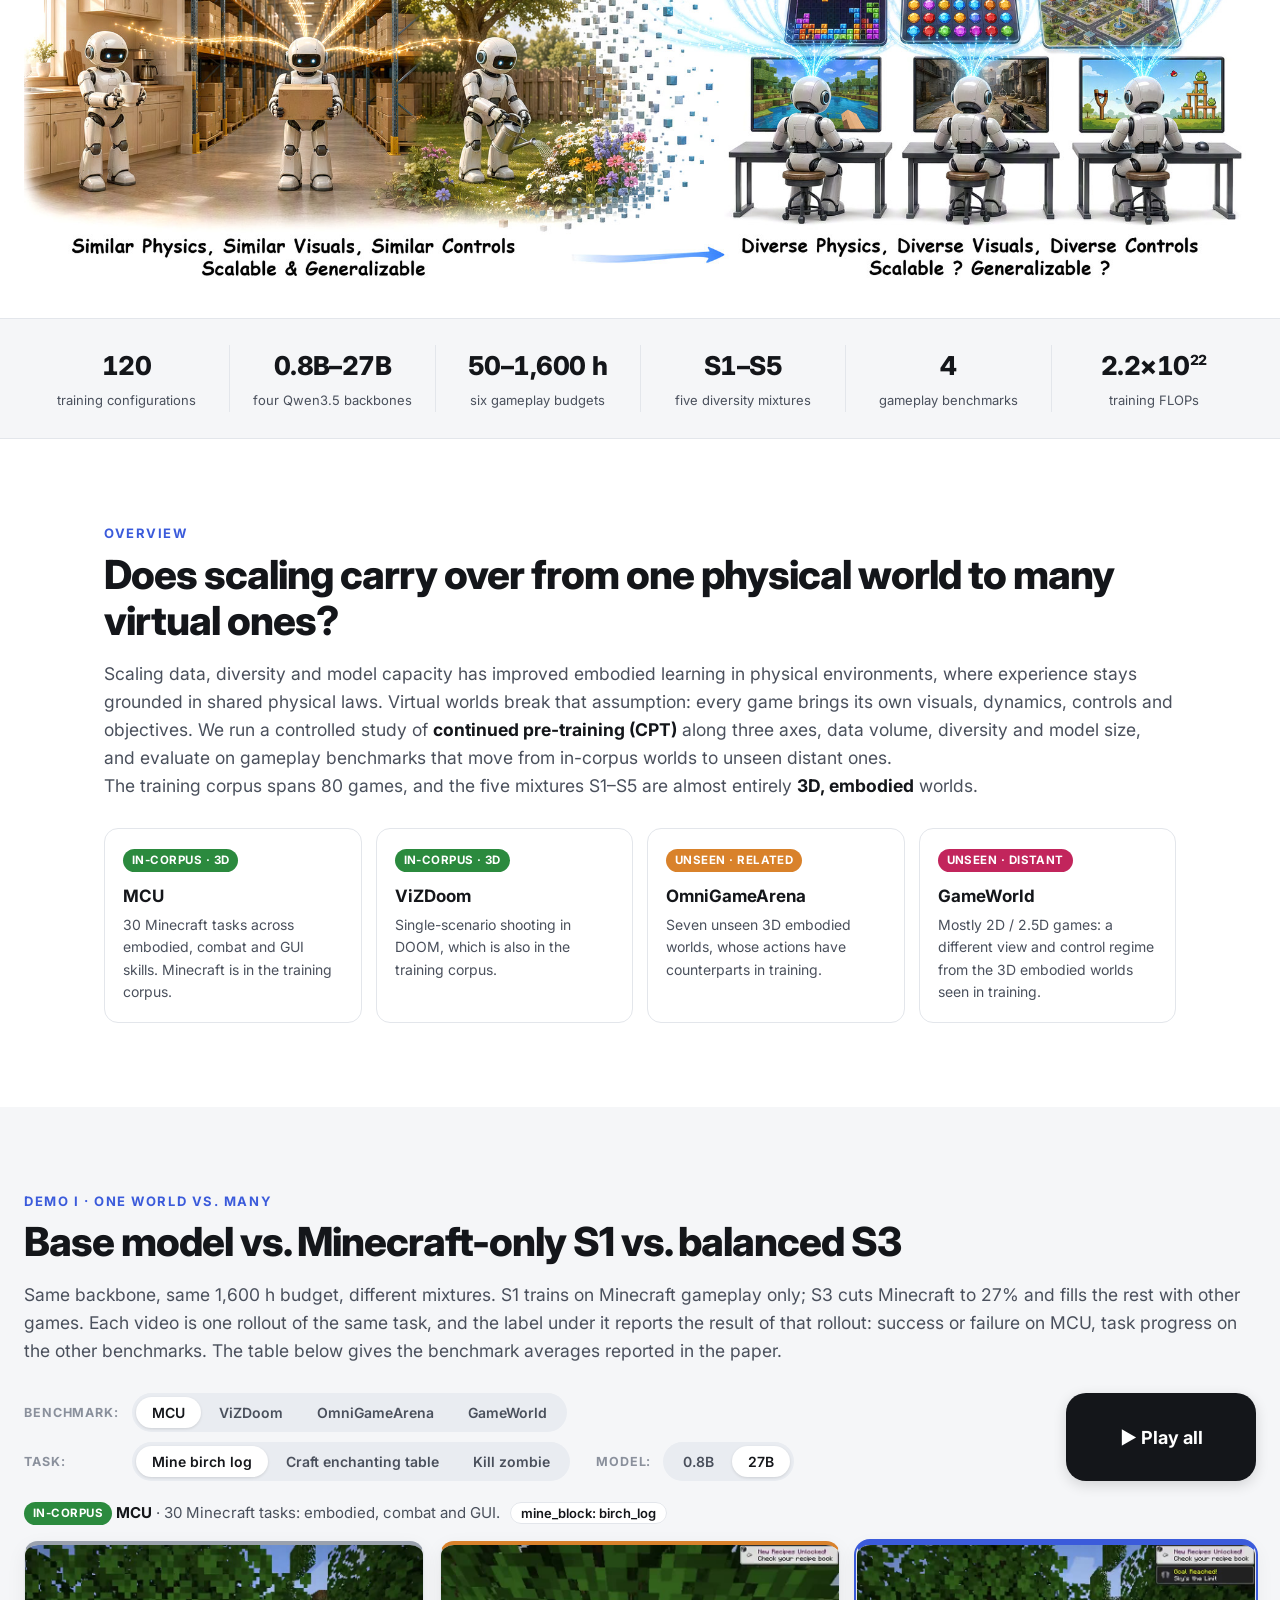
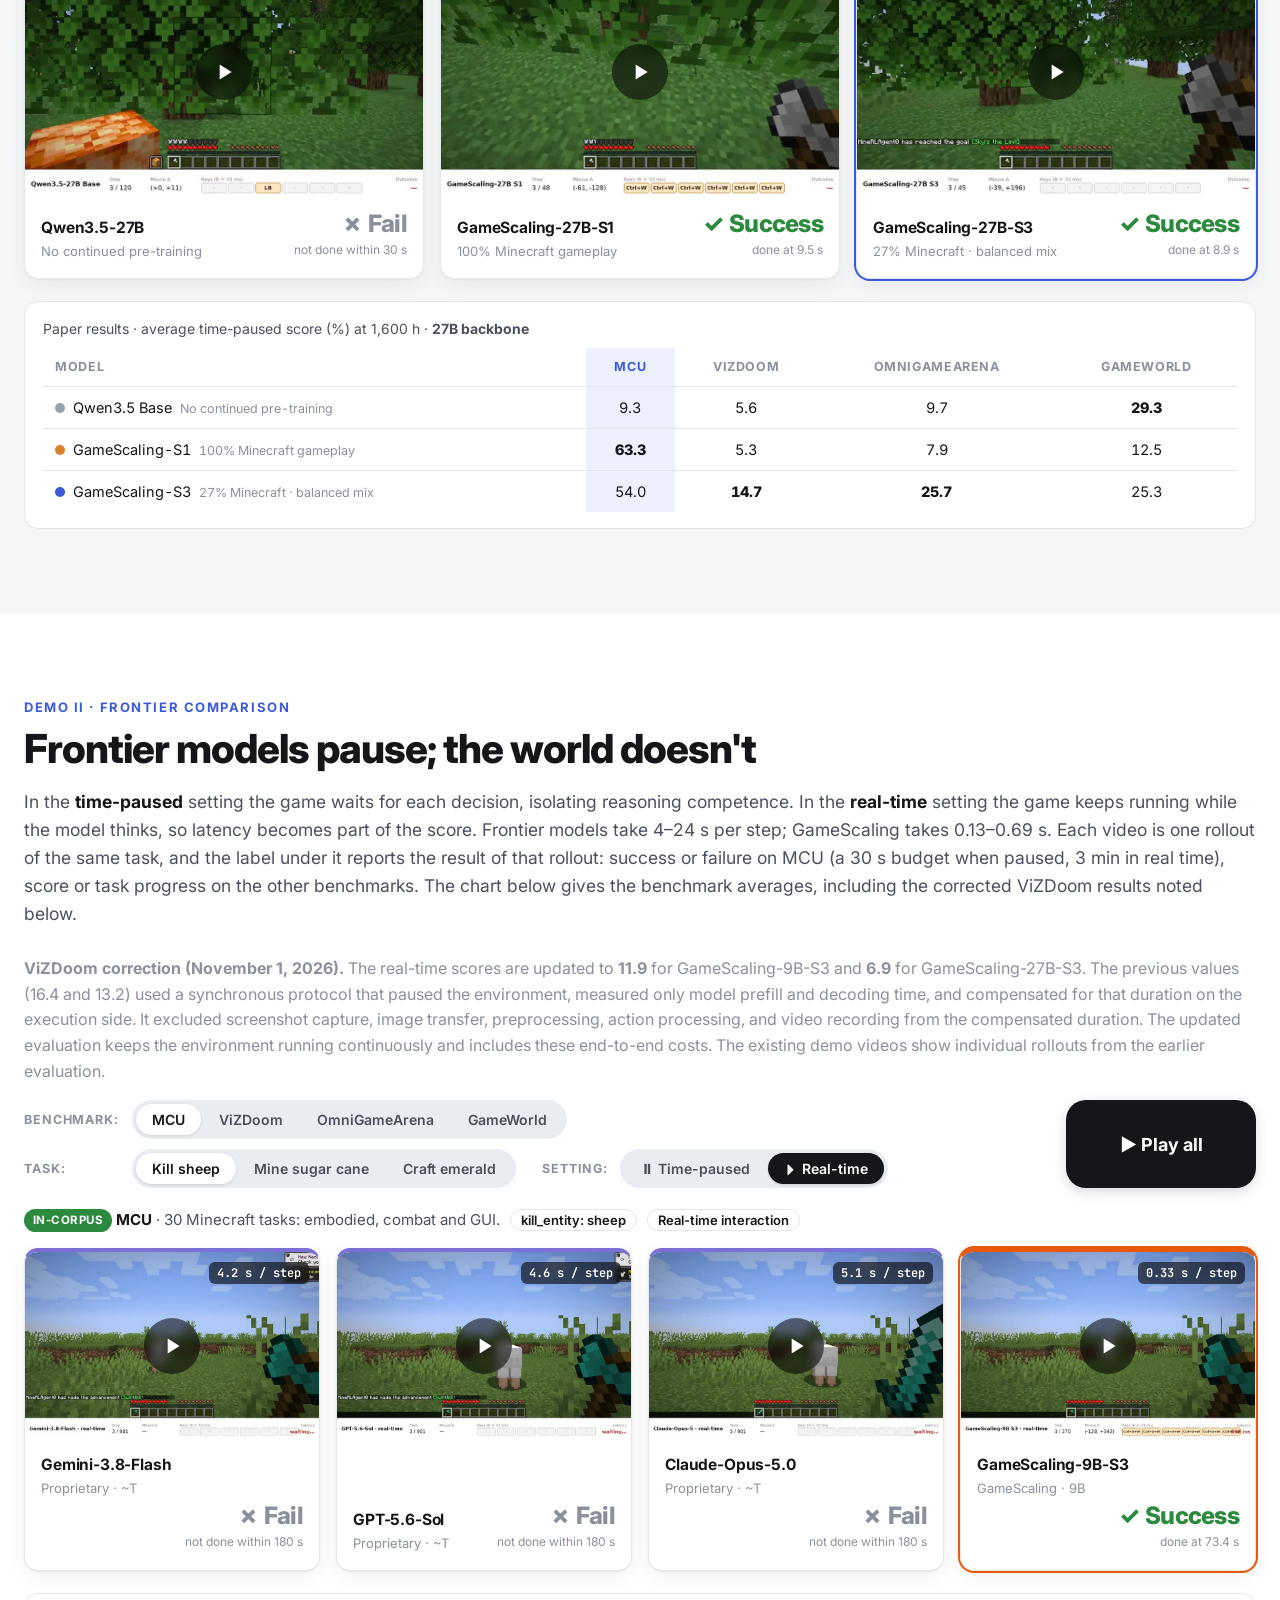
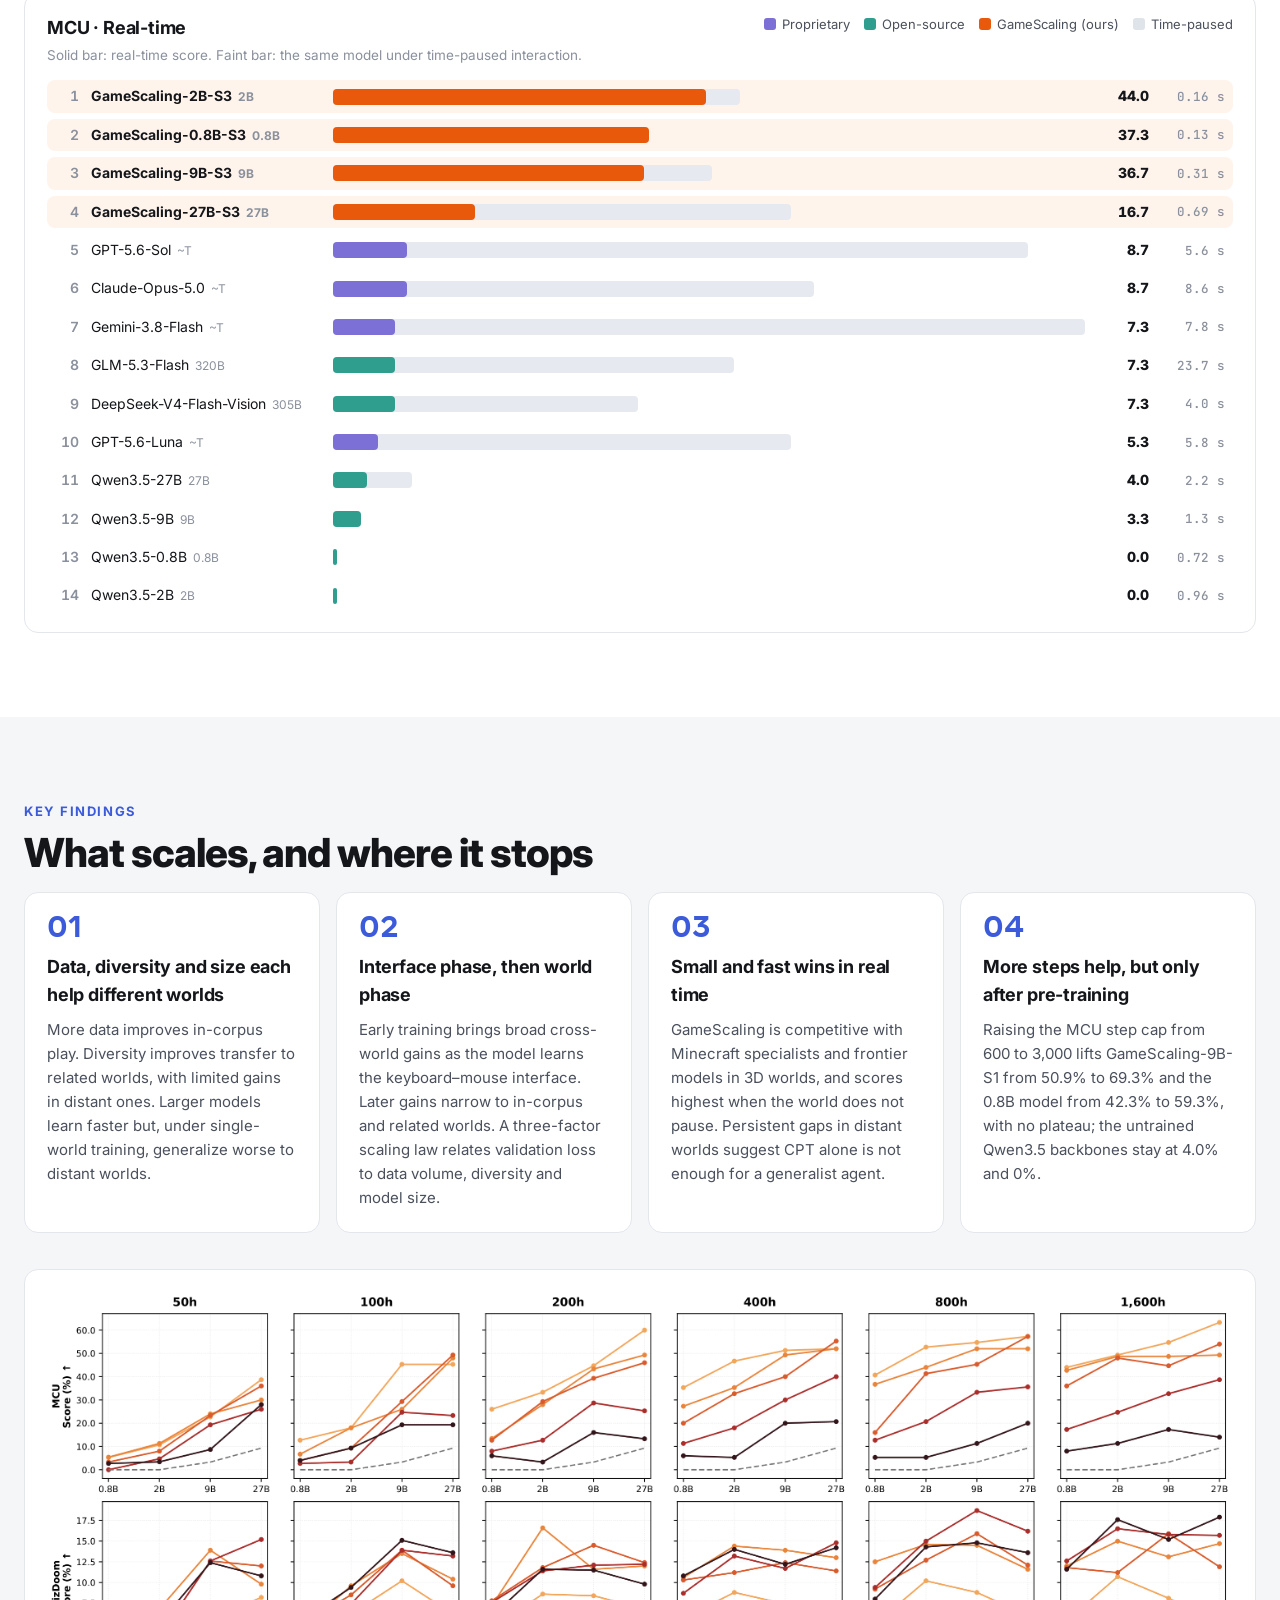
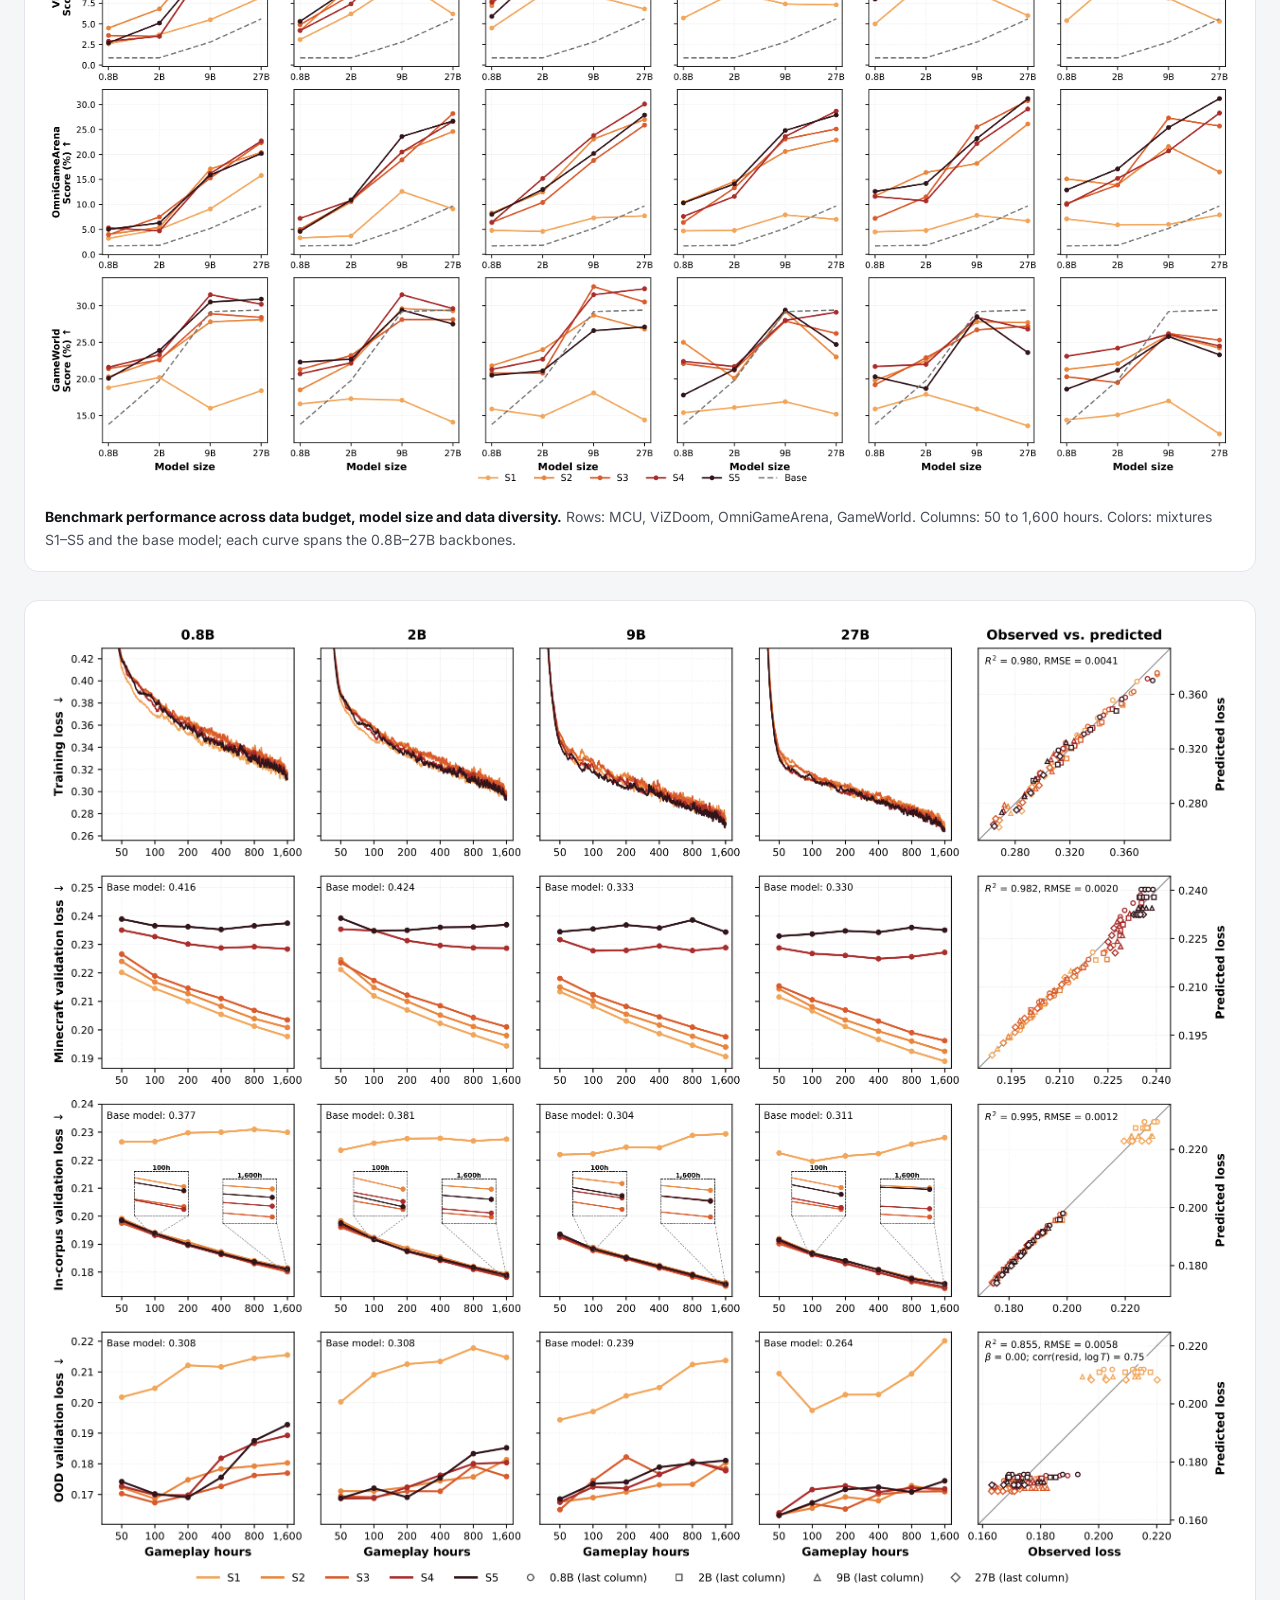
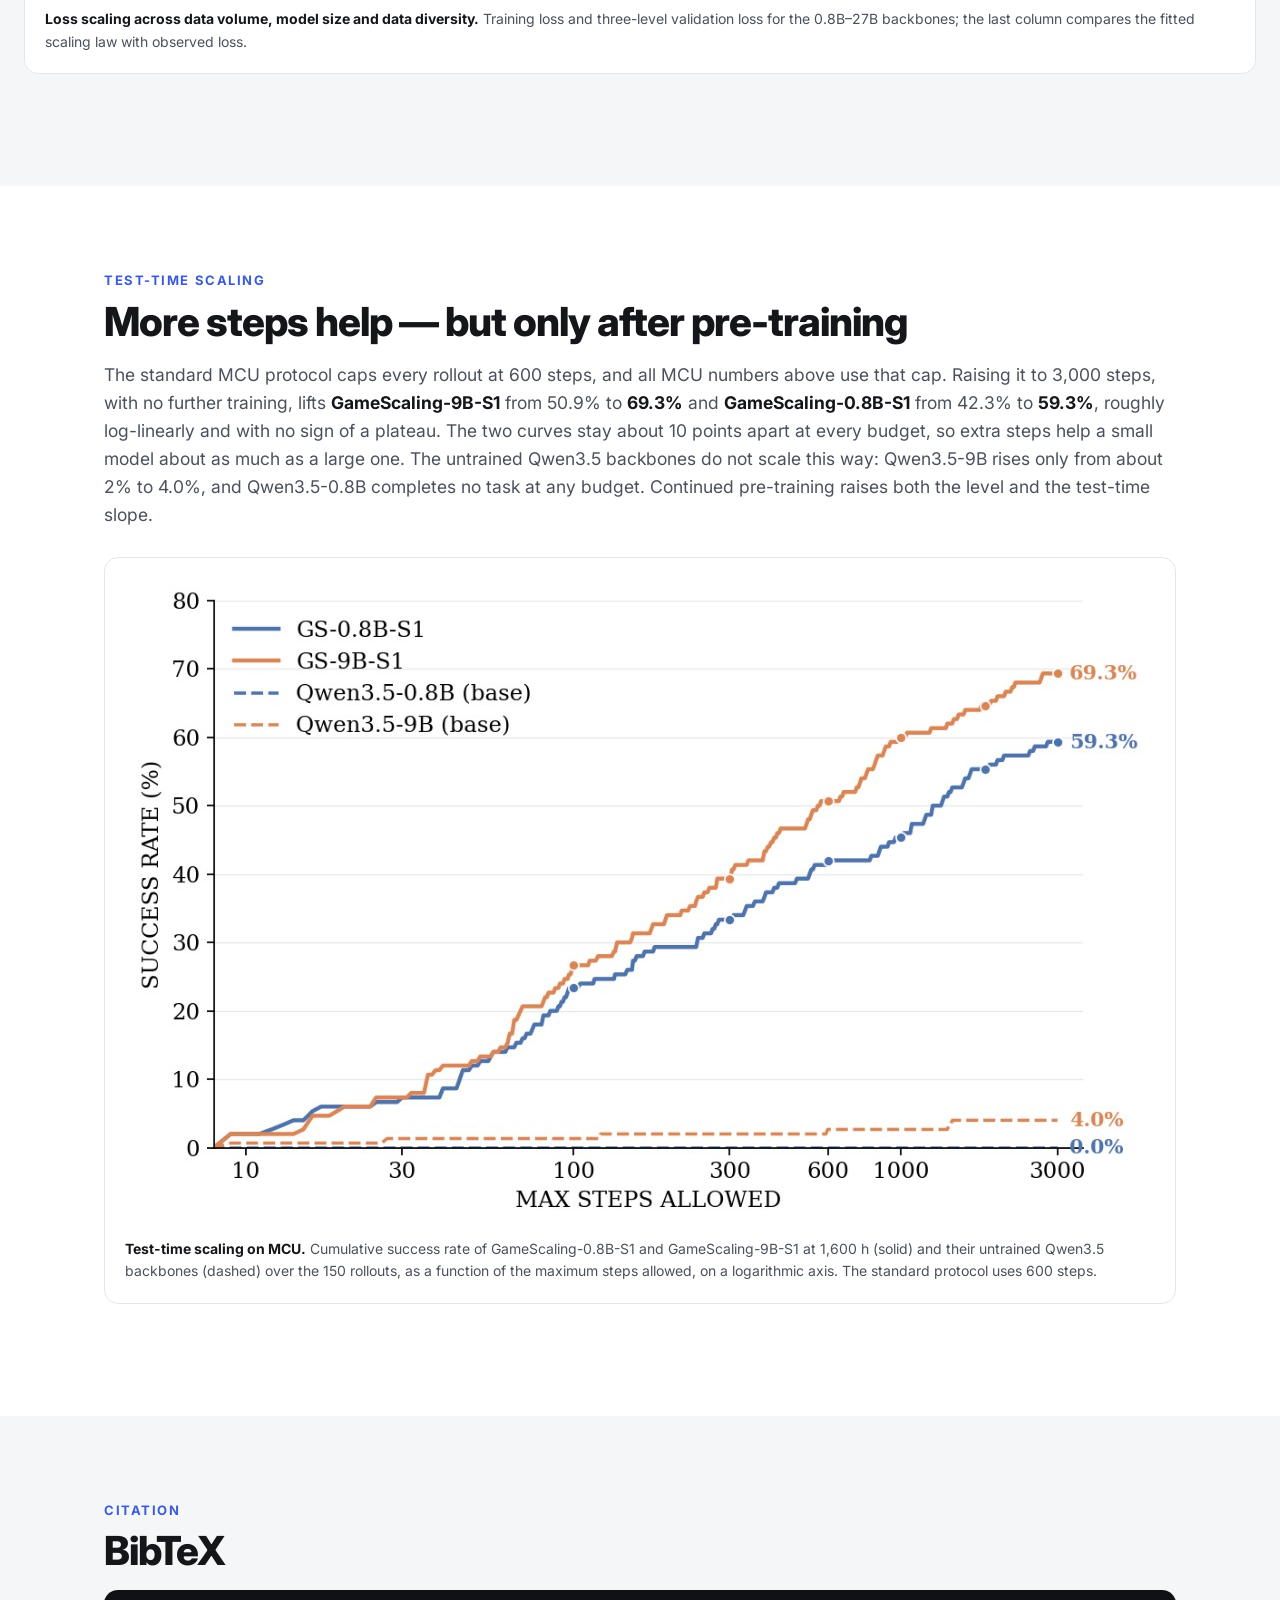
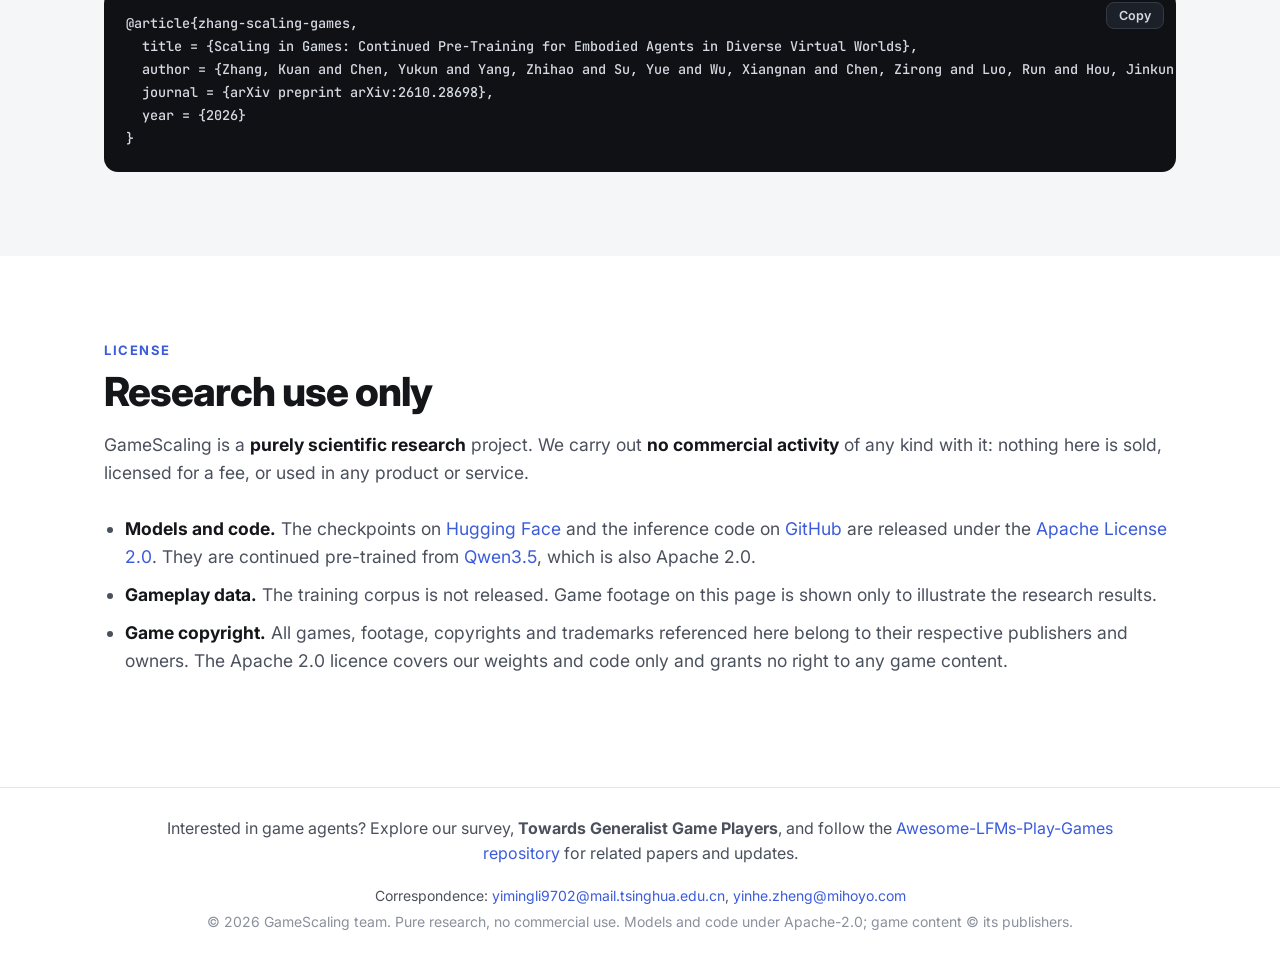
==== commit 85beedbe: "Set corrected GameScaling-9B-S3 ViZDoom score to 11.9" ====
--- a/index.html
+++ b/index.html
@@ -190,7 +190,7 @@
       Each video is one rollout of the same task, and the label under it reports the result of that rollout: success or failure on MCU (a 30 s budget when paused, 3 min in real time), score or task progress on the other benchmarks.
       The chart below gives the benchmark averages, including the corrected ViZDoom results noted below.
     </p>
-    <p class="muted"><b>ViZDoom correction (November 1, 2026).</b> The real-time scores are updated to <b>11.8</b> for GameScaling-9B-S3 and <b>6.9</b> for GameScaling-27B-S3. The previous values (16.4 and 13.2) used a synchronous protocol that paused the environment, measured only model prefill and decoding time, and compensated for that duration on the execution side. It excluded screenshot capture, image transfer, preprocessing, action processing, and video recording from the compensated duration. The updated evaluation keeps the environment running continuously and includes these end-to-end costs. The existing demo videos show individual rollouts from the earlier evaluation.</p>
+    <p class="muted"><b>ViZDoom correction (November 1, 2026).</b> The real-time scores are updated to <b>11.9</b> for GameScaling-9B-S3 and <b>6.9</b> for GameScaling-27B-S3. The previous values (16.4 and 13.2) used a synchronous protocol that paused the environment, measured only model prefill and decoding time, and compensated for that duration on the execution side. It excluded screenshot capture, image transfer, preprocessing, action processing, and video recording from the compensated duration. The updated evaluation keeps the environment running continuously and includes these end-to-end costs. The existing demo videos show individual rollouts from the earlier evaluation.</p>
 
     <div class="controls">
       <div class="ctl-rows">
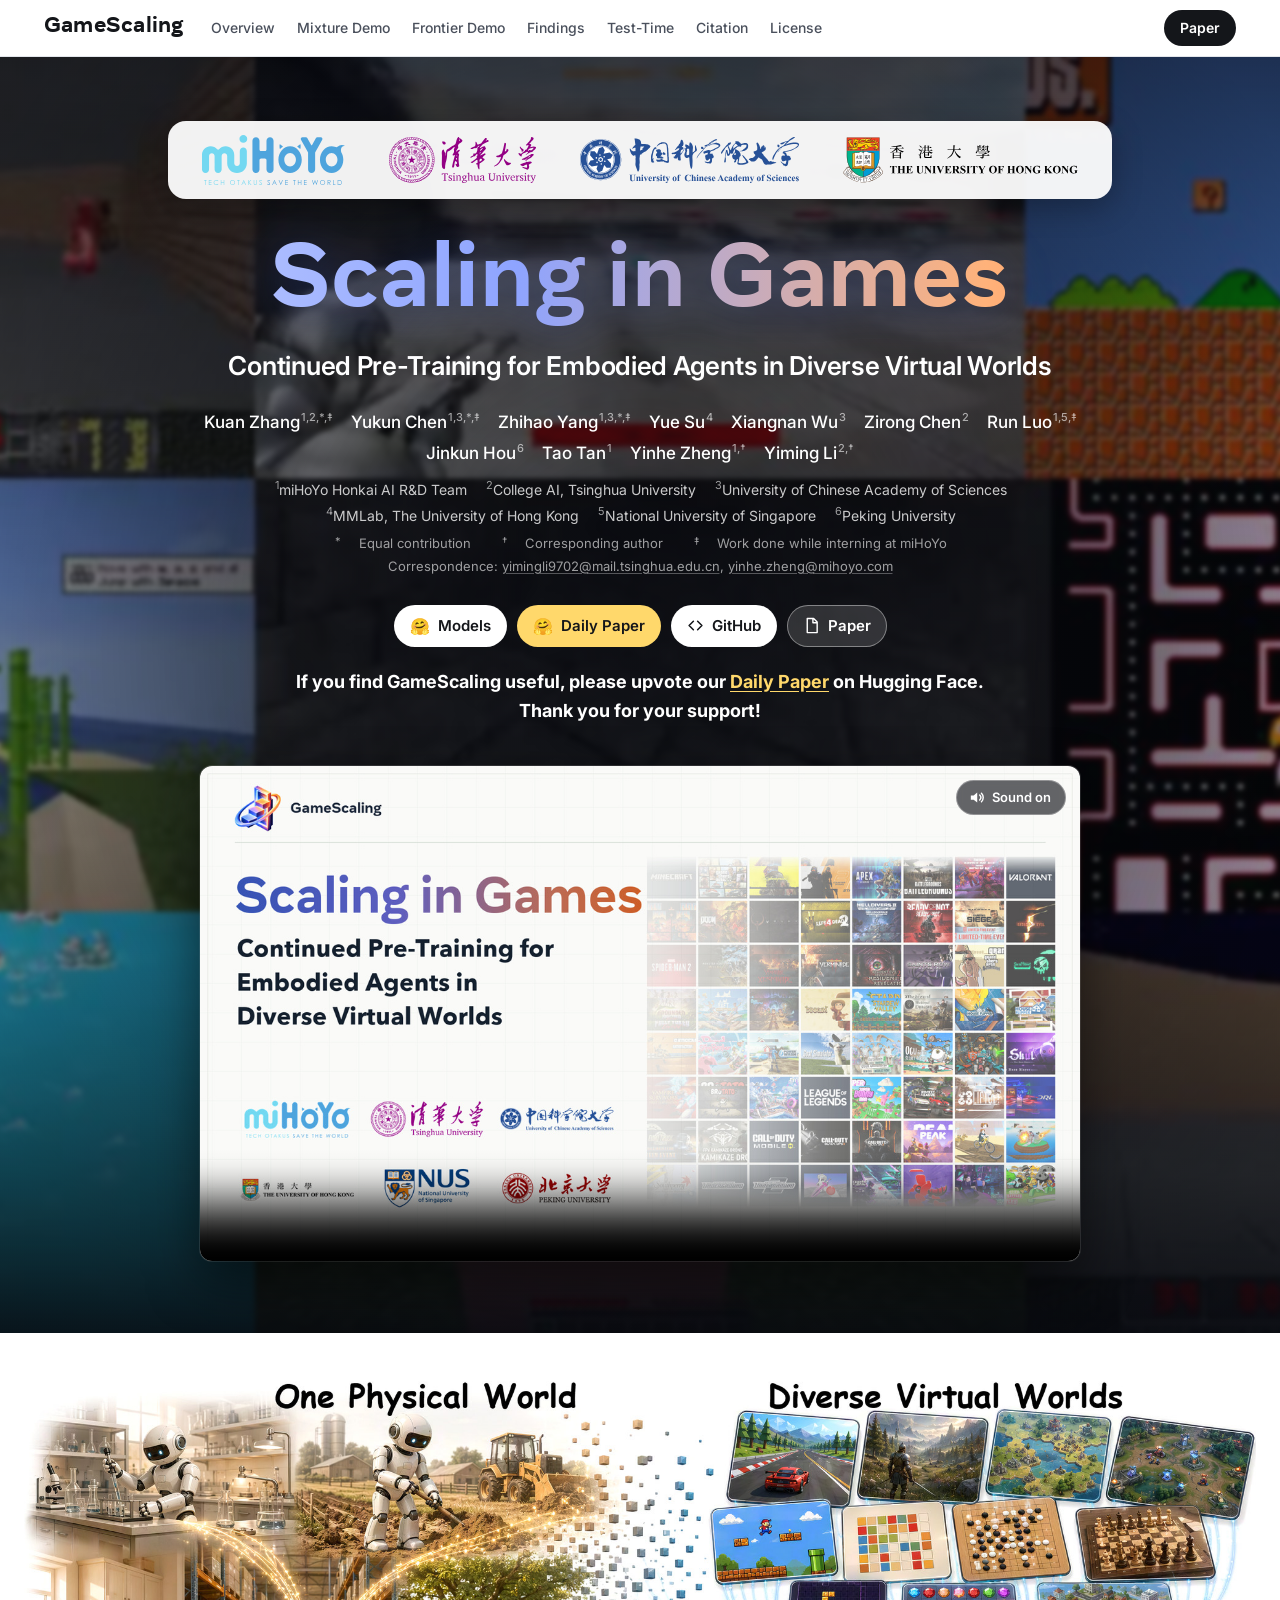
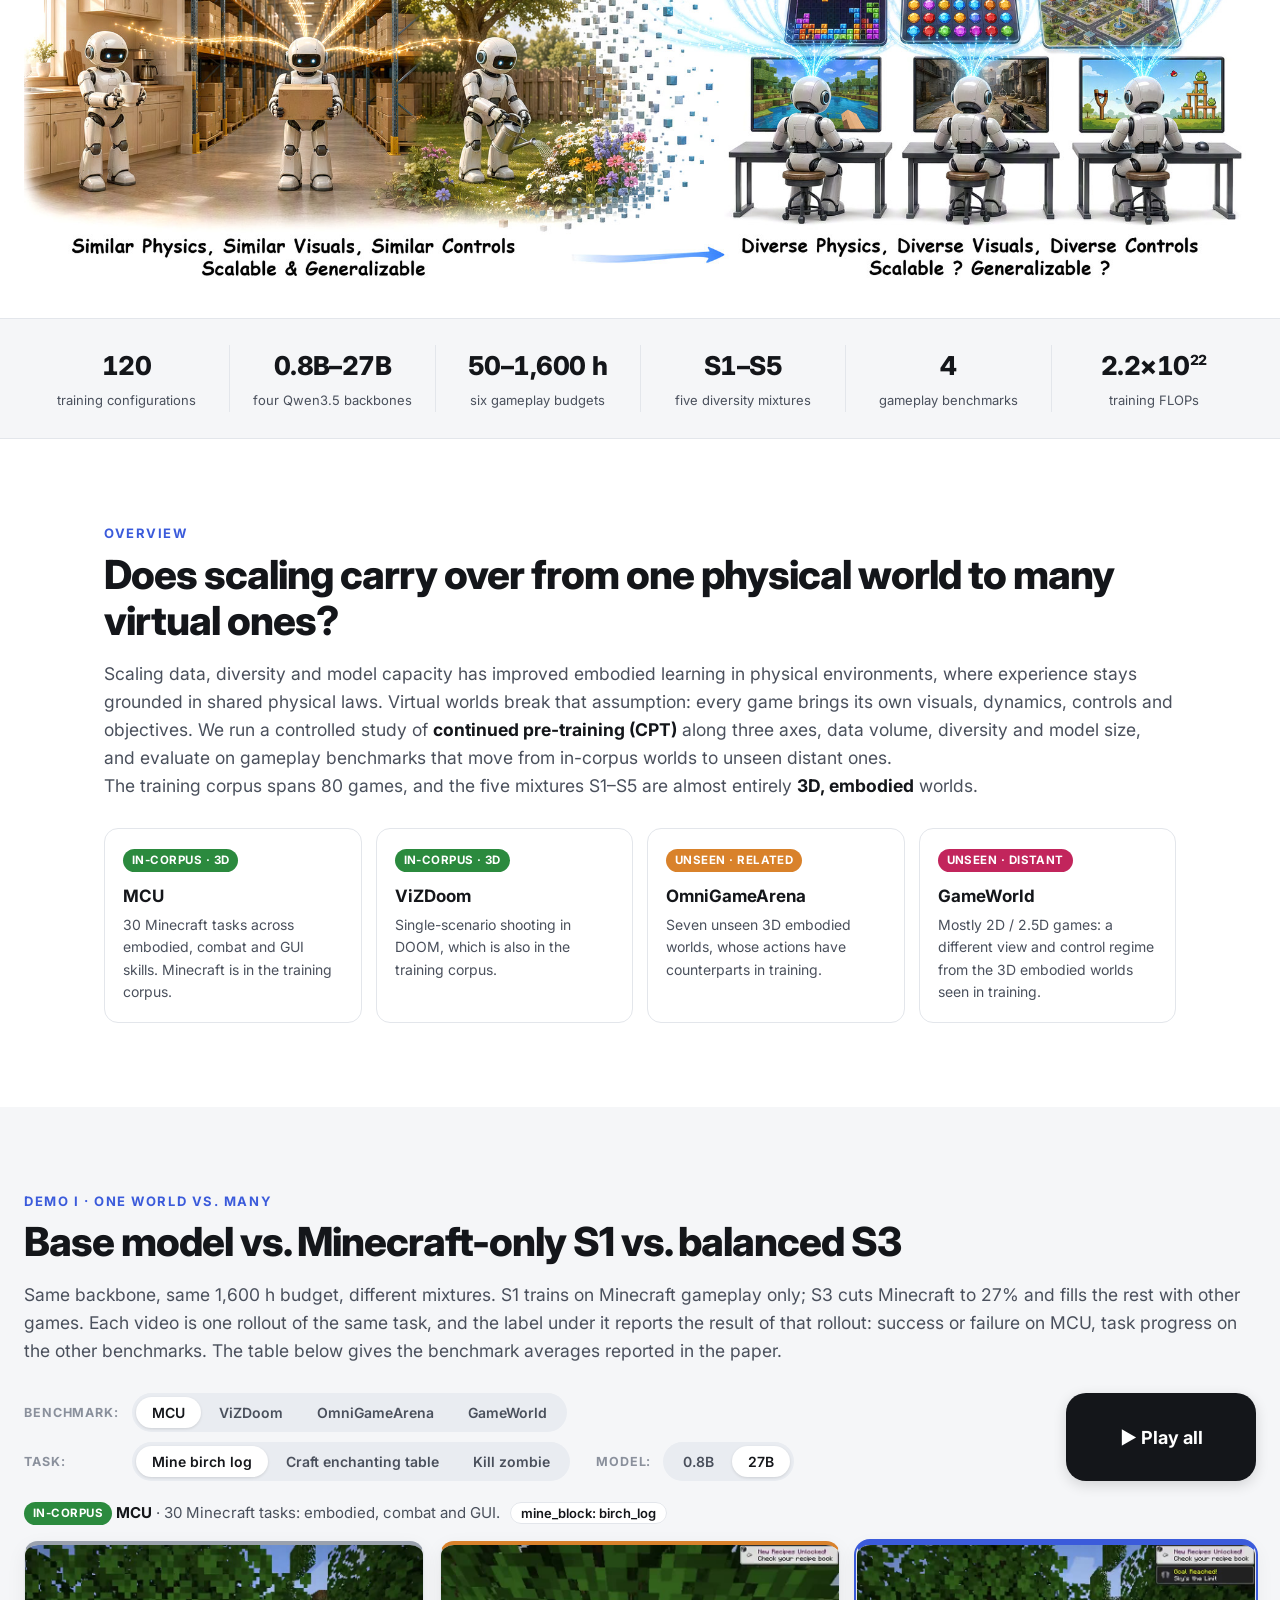
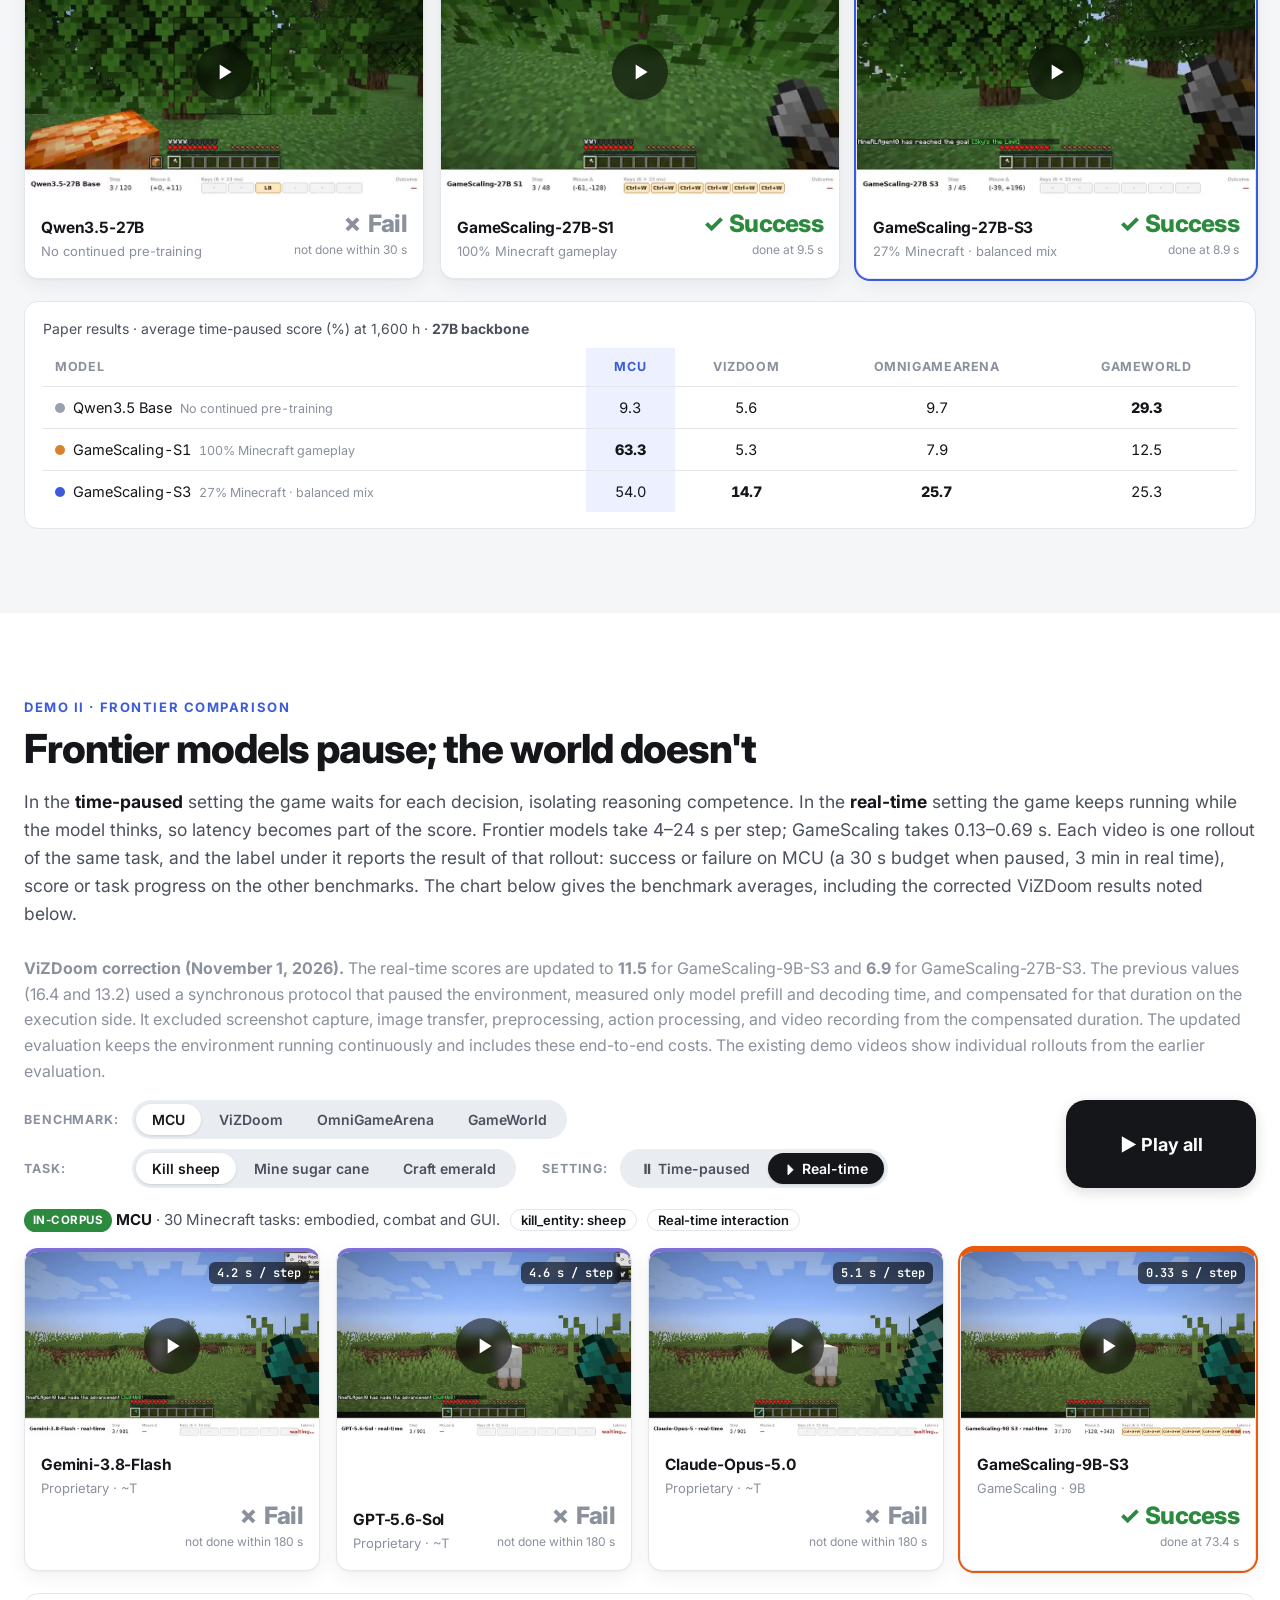
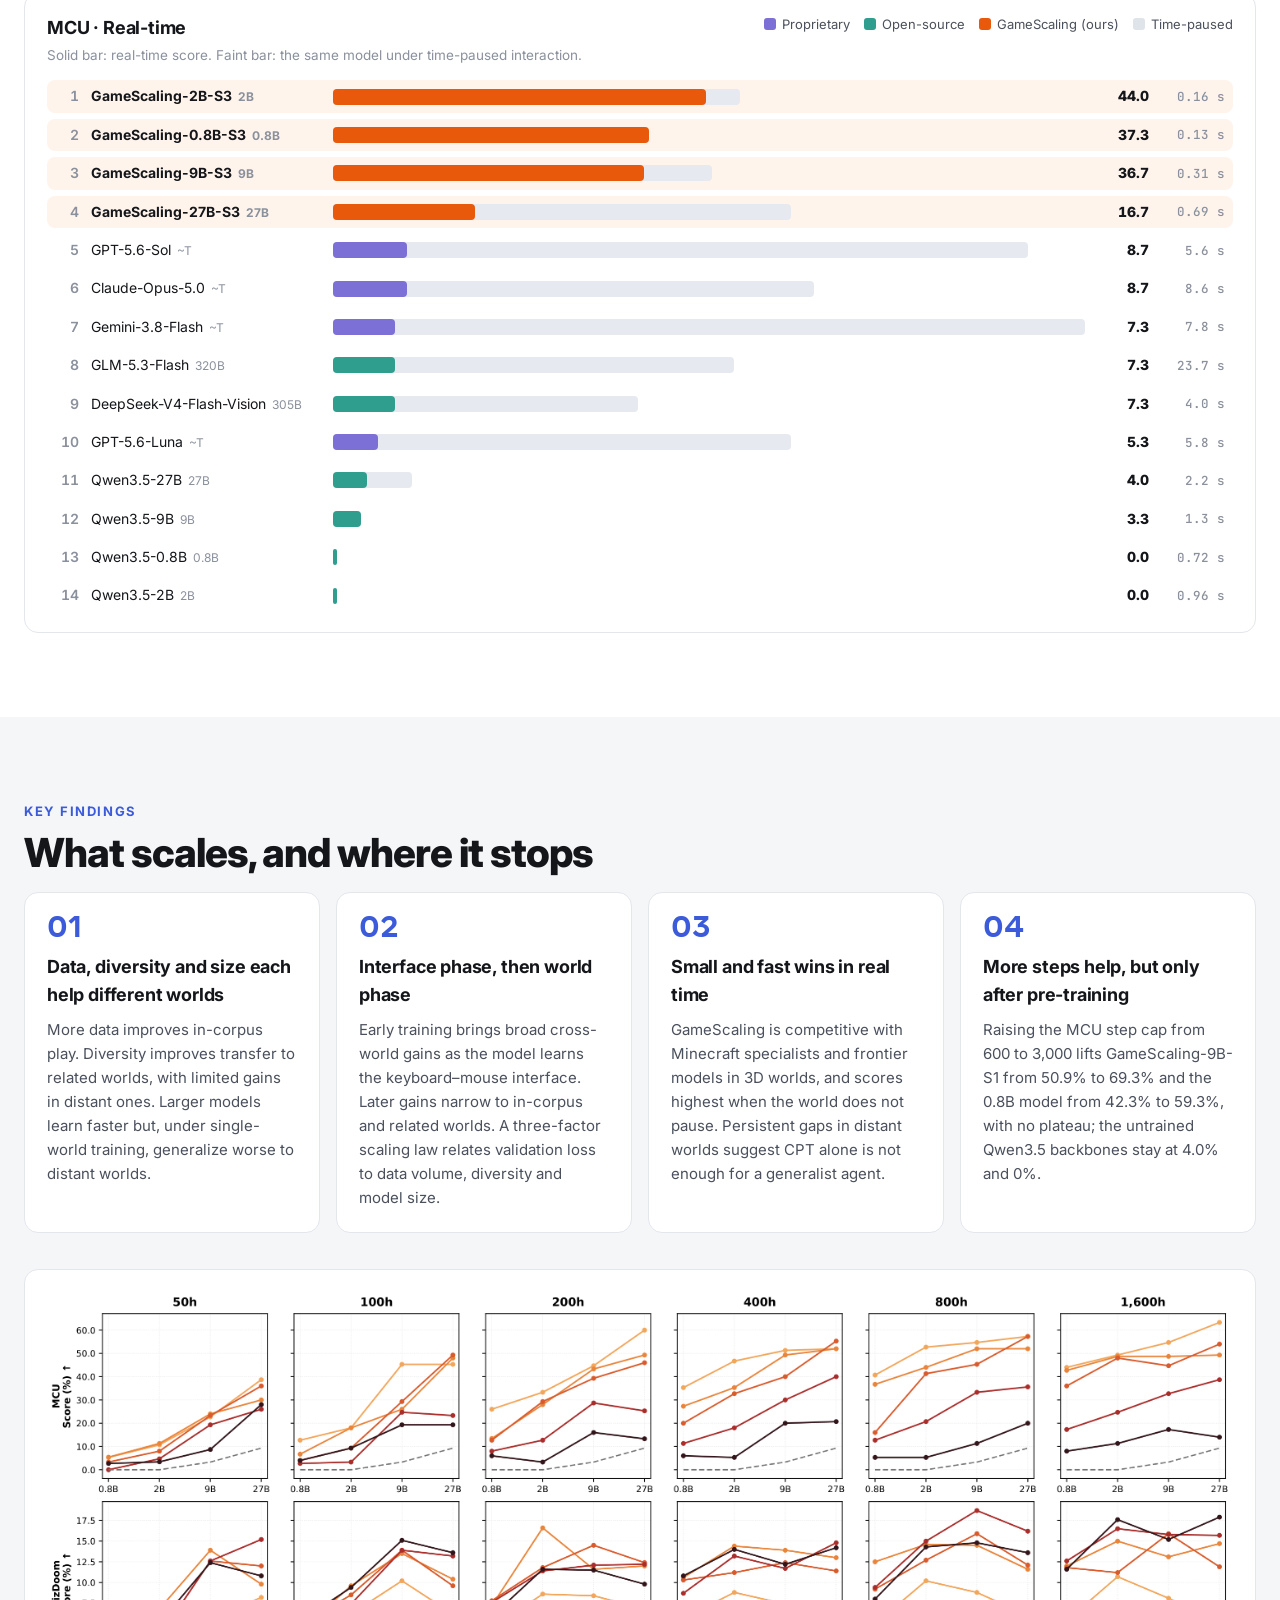
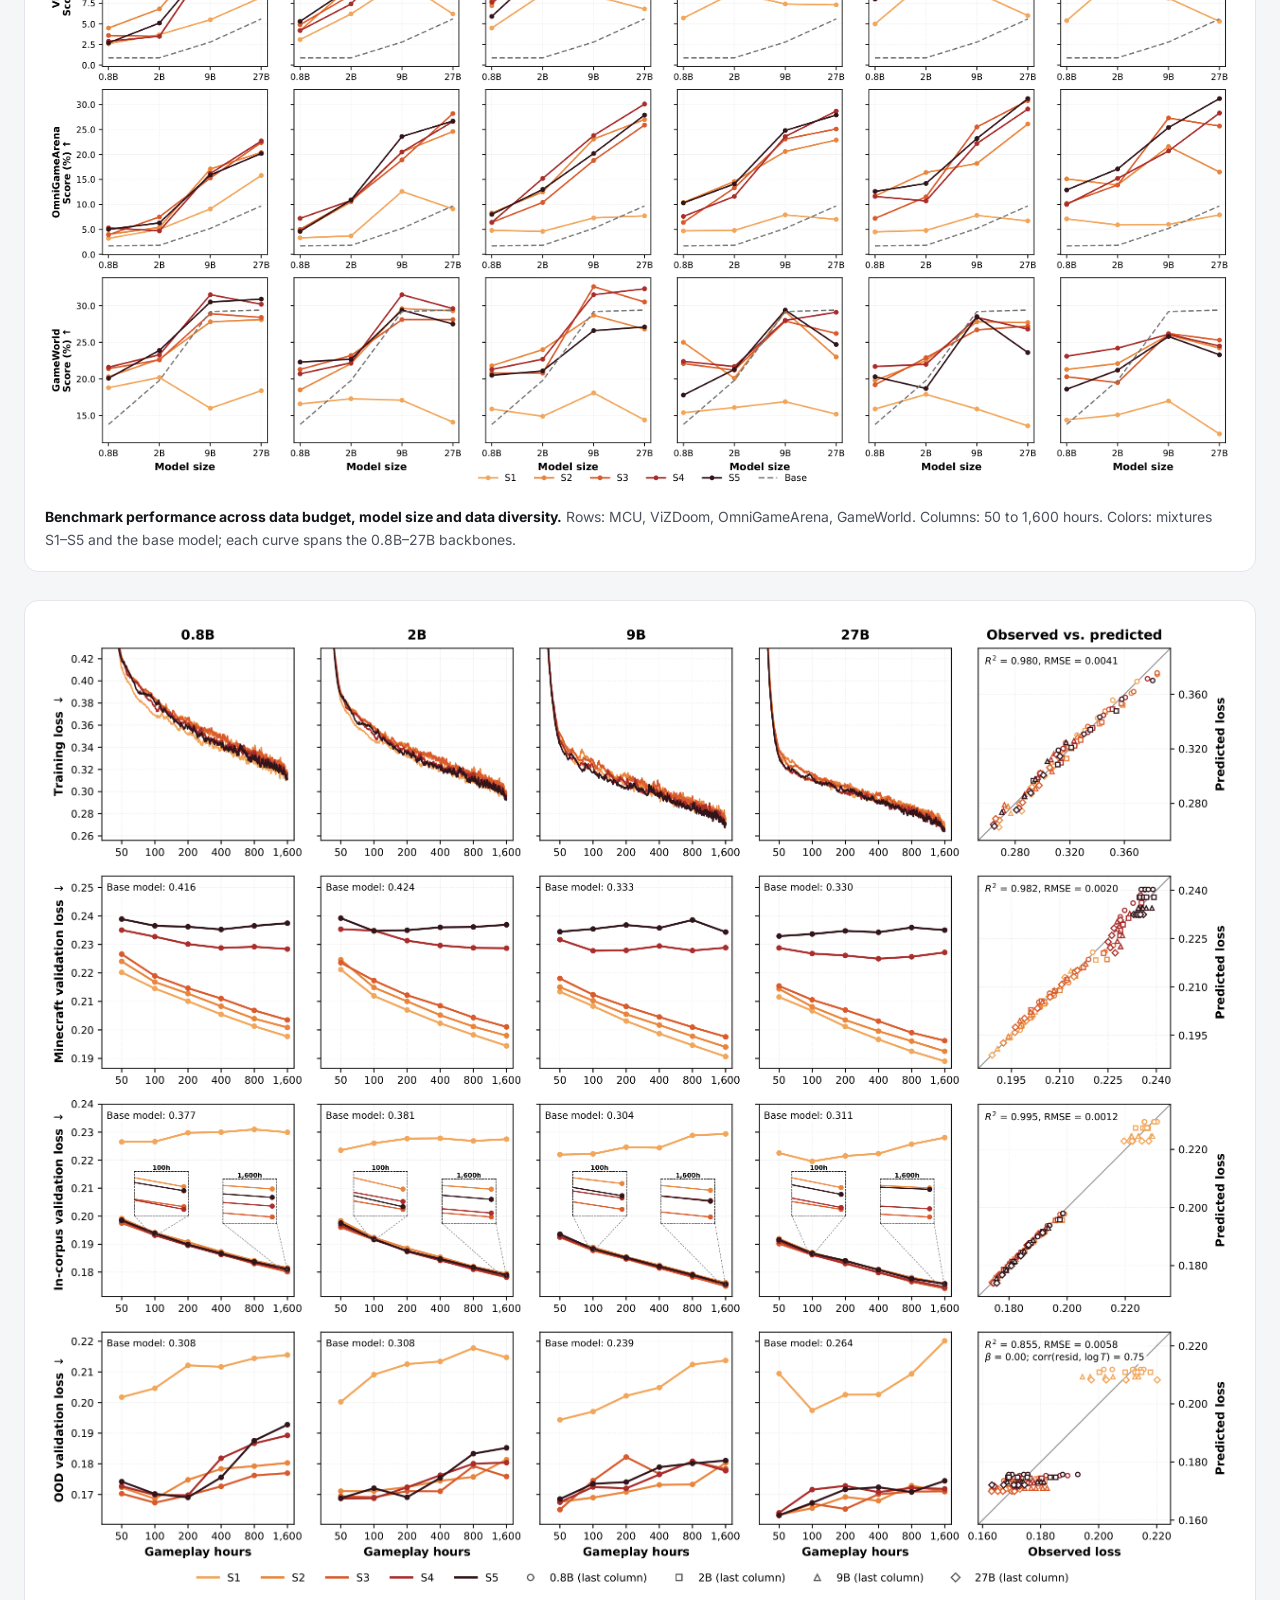
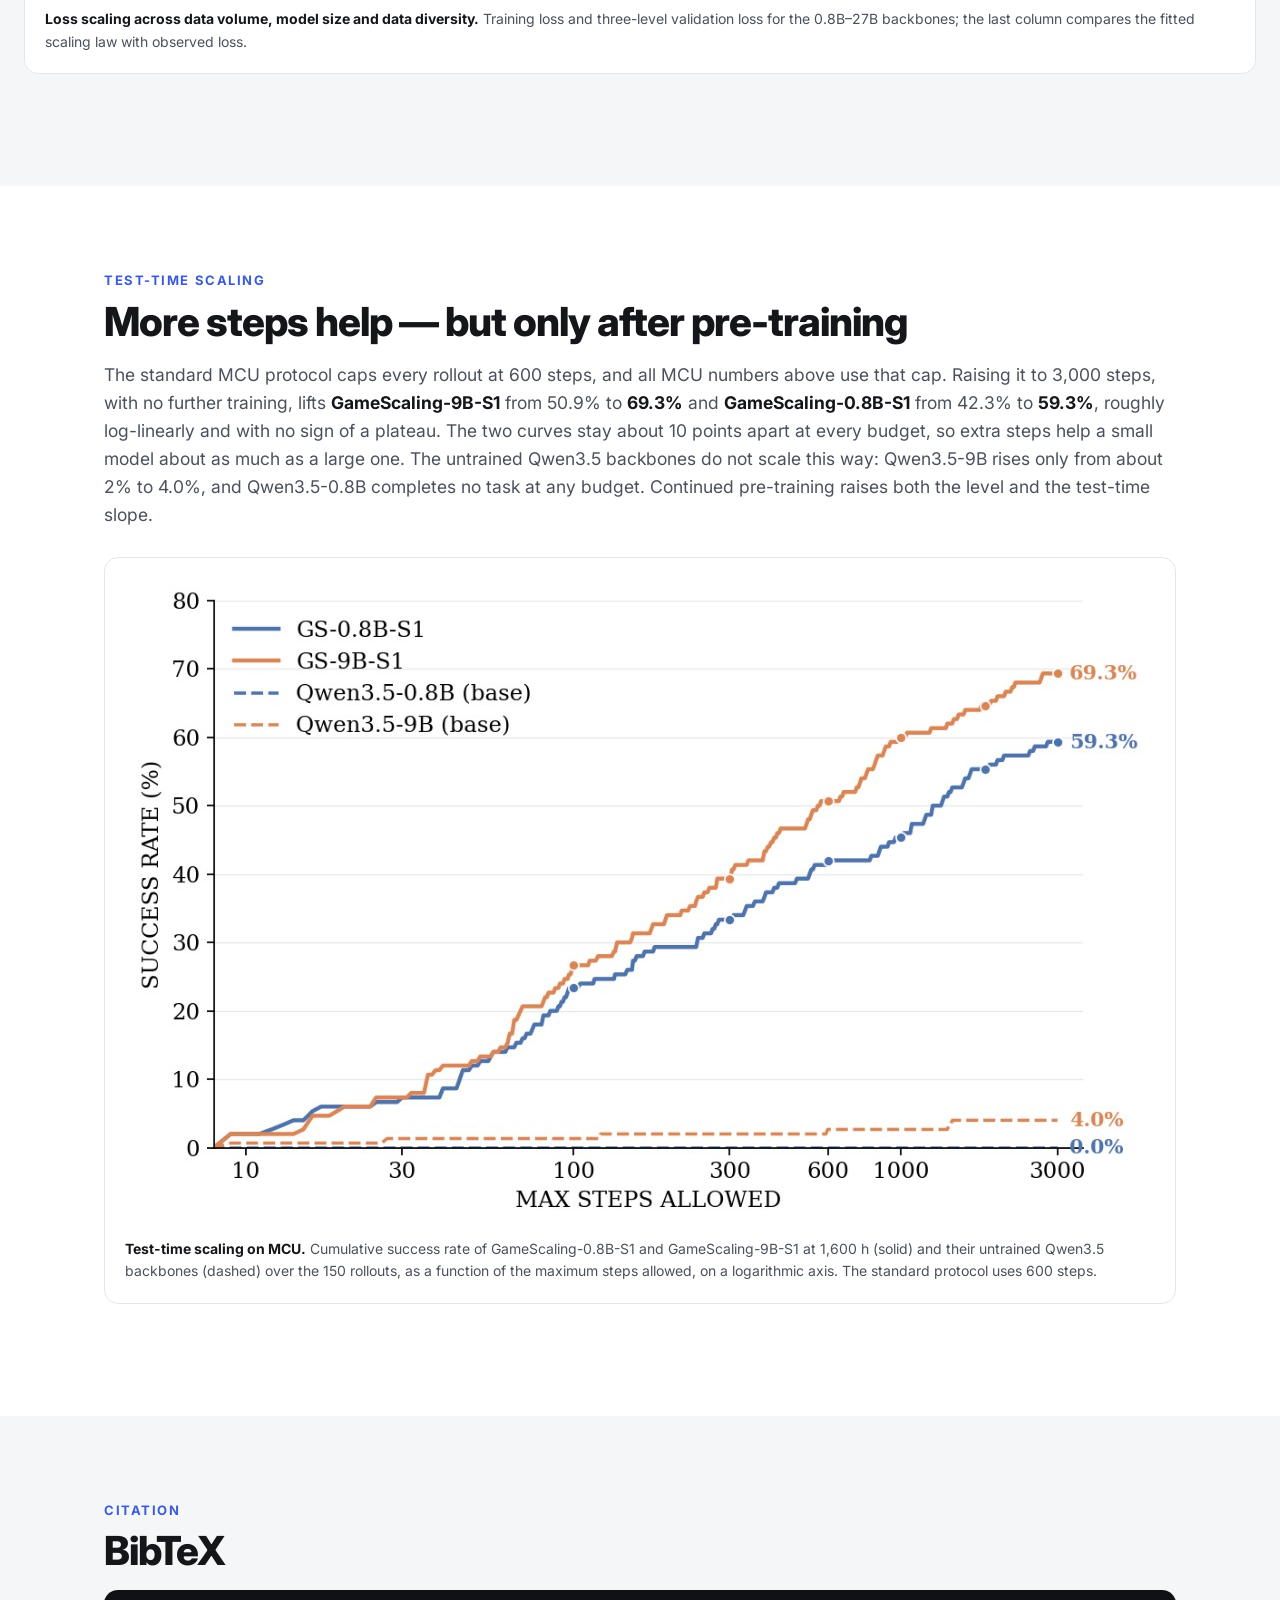
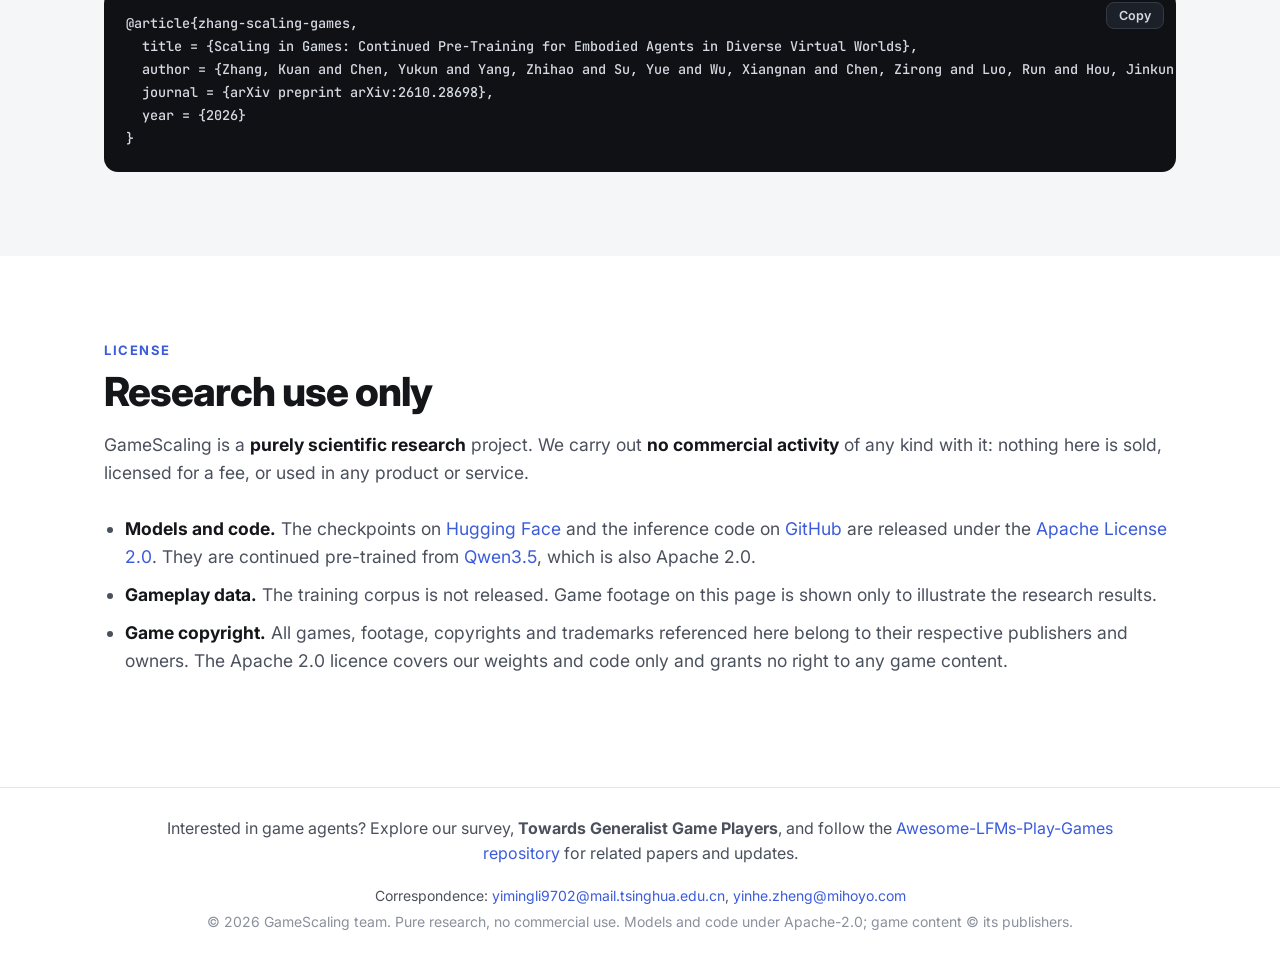
==== commit 2688a9e6: "Finalize GameScaling-9B-S3 ViZDoom real-time score at 11.5" ====
--- a/index.html
+++ b/index.html
@@ -190,7 +190,7 @@
       Each video is one rollout of the same task, and the label under it reports the result of that rollout: success or failure on MCU (a 30 s budget when paused, 3 min in real time), score or task progress on the other benchmarks.
       The chart below gives the benchmark averages, including the corrected ViZDoom results noted below.
     </p>
-    <p class="muted"><b>ViZDoom correction (November 1, 2026).</b> The real-time scores are updated to <b>11.9</b> for GameScaling-9B-S3 and <b>6.9</b> for GameScaling-27B-S3. The previous values (16.4 and 13.2) used a synchronous protocol that paused the environment, measured only model prefill and decoding time, and compensated for that duration on the execution side. It excluded screenshot capture, image transfer, preprocessing, action processing, and video recording from the compensated duration. The updated evaluation keeps the environment running continuously and includes these end-to-end costs. The existing demo videos show individual rollouts from the earlier evaluation.</p>
+    <p class="muted"><b>ViZDoom correction (November 1, 2026).</b> The real-time scores are updated to <b>11.5</b> for GameScaling-9B-S3 and <b>6.9</b> for GameScaling-27B-S3. The previous values (16.4 and 13.2) used a synchronous protocol that paused the environment, measured only model prefill and decoding time, and compensated for that duration on the execution side. It excluded screenshot capture, image transfer, preprocessing, action processing, and video recording from the compensated duration. The updated evaluation keeps the environment running continuously and includes these end-to-end costs. The existing demo videos show individual rollouts from the earlier evaluation.</p>
 
     <div class="controls">
       <div class="ctl-rows">
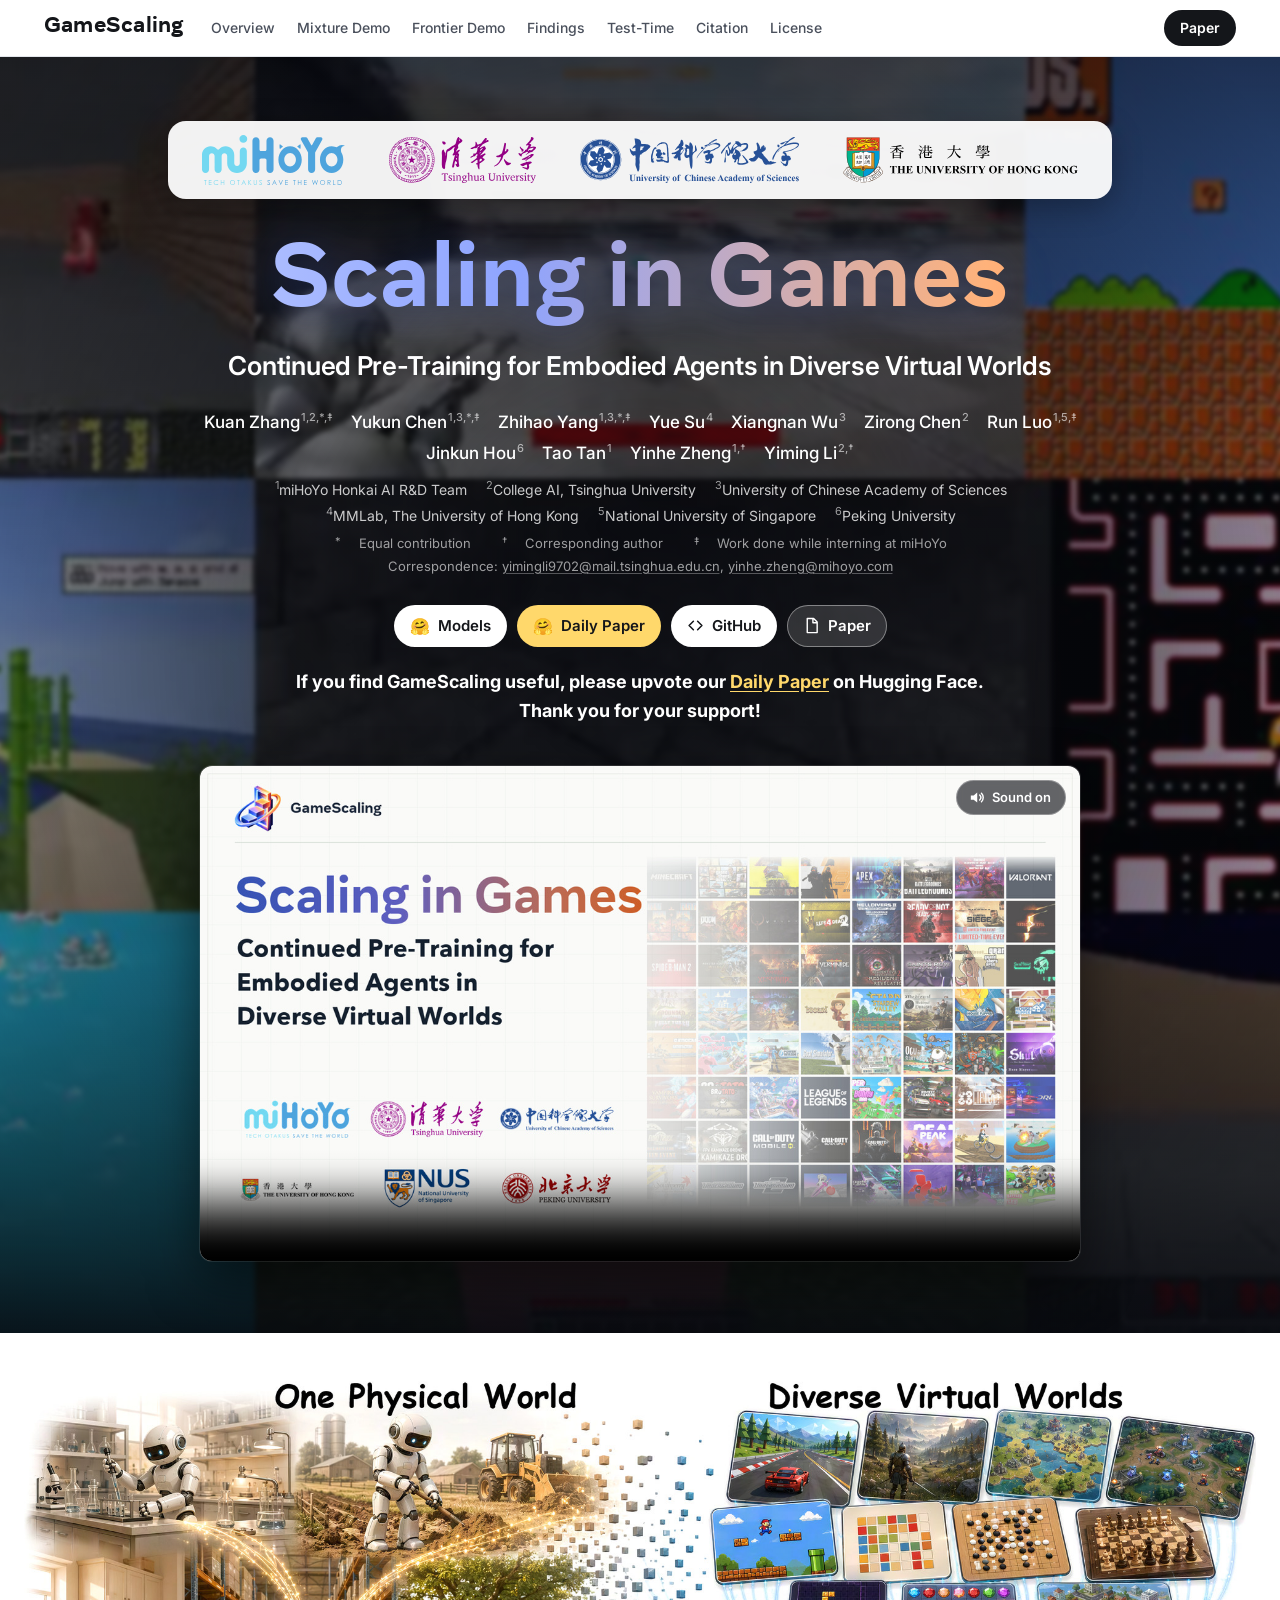
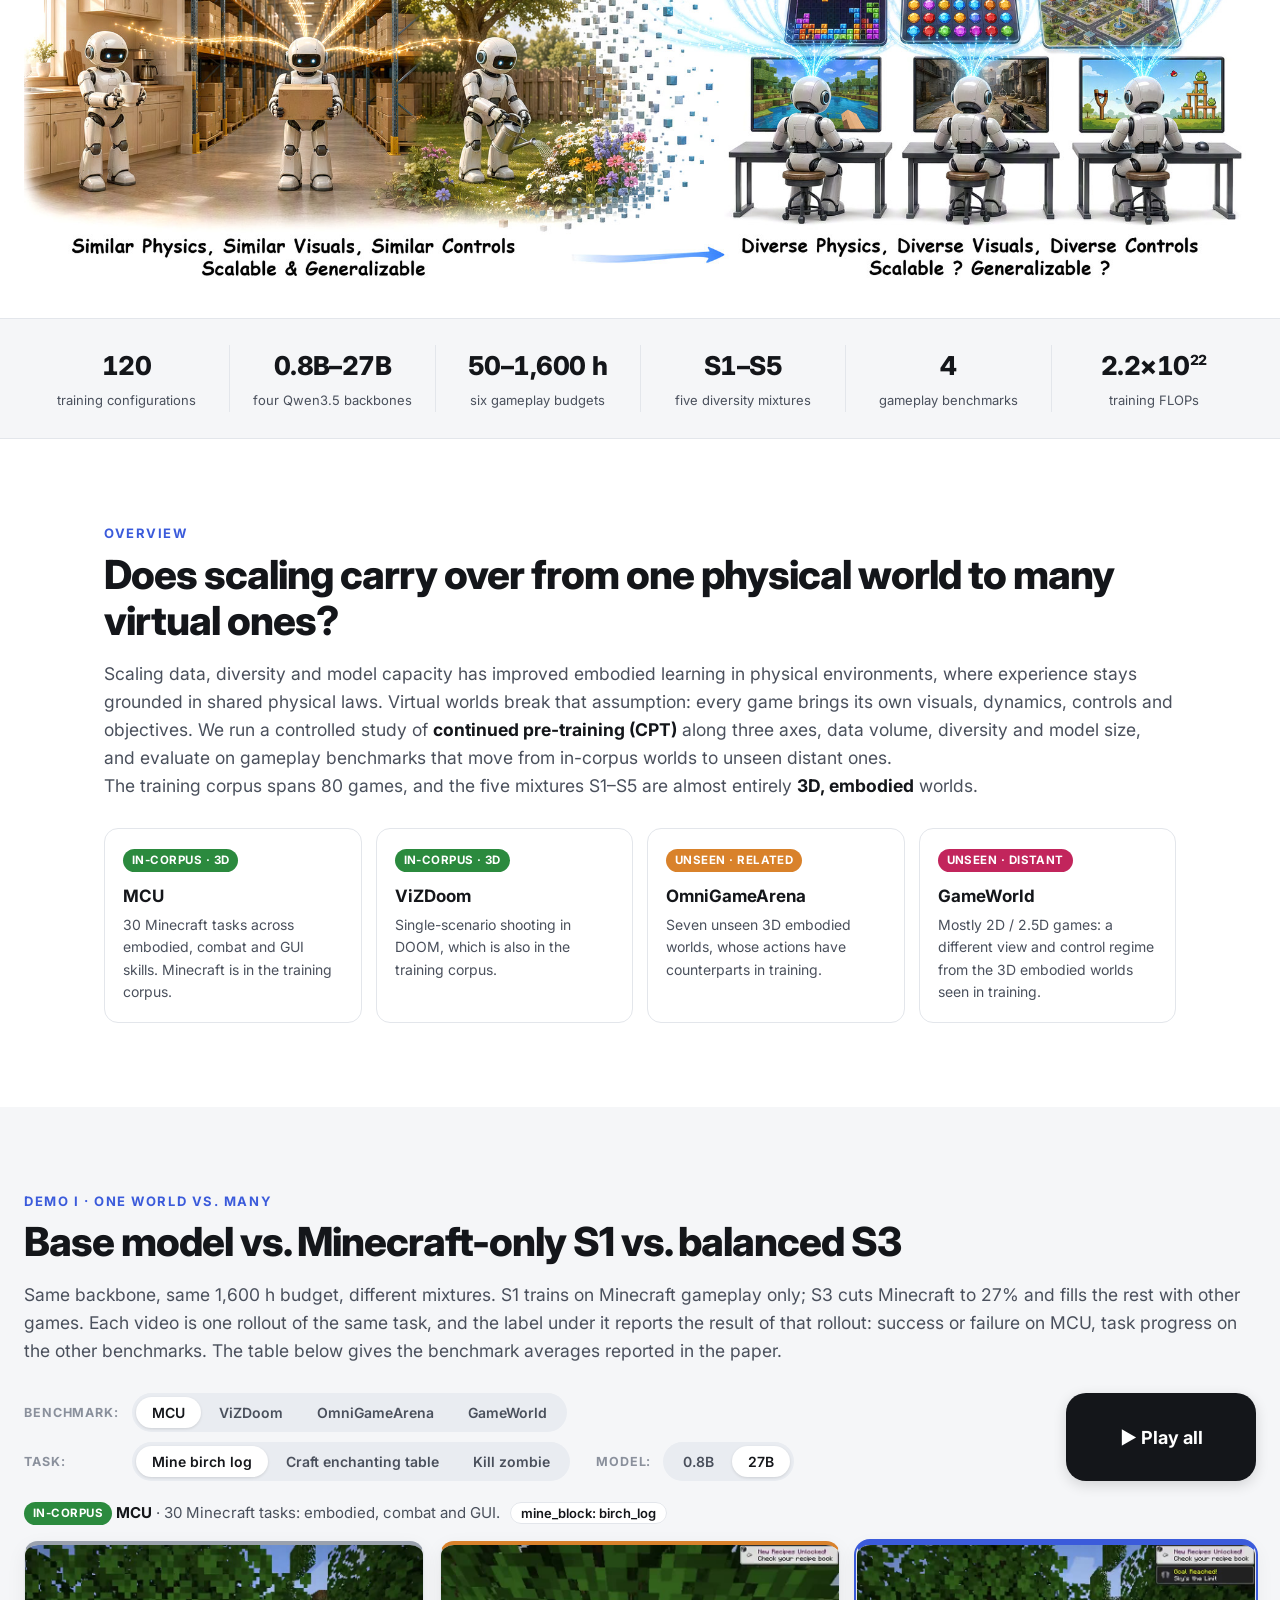
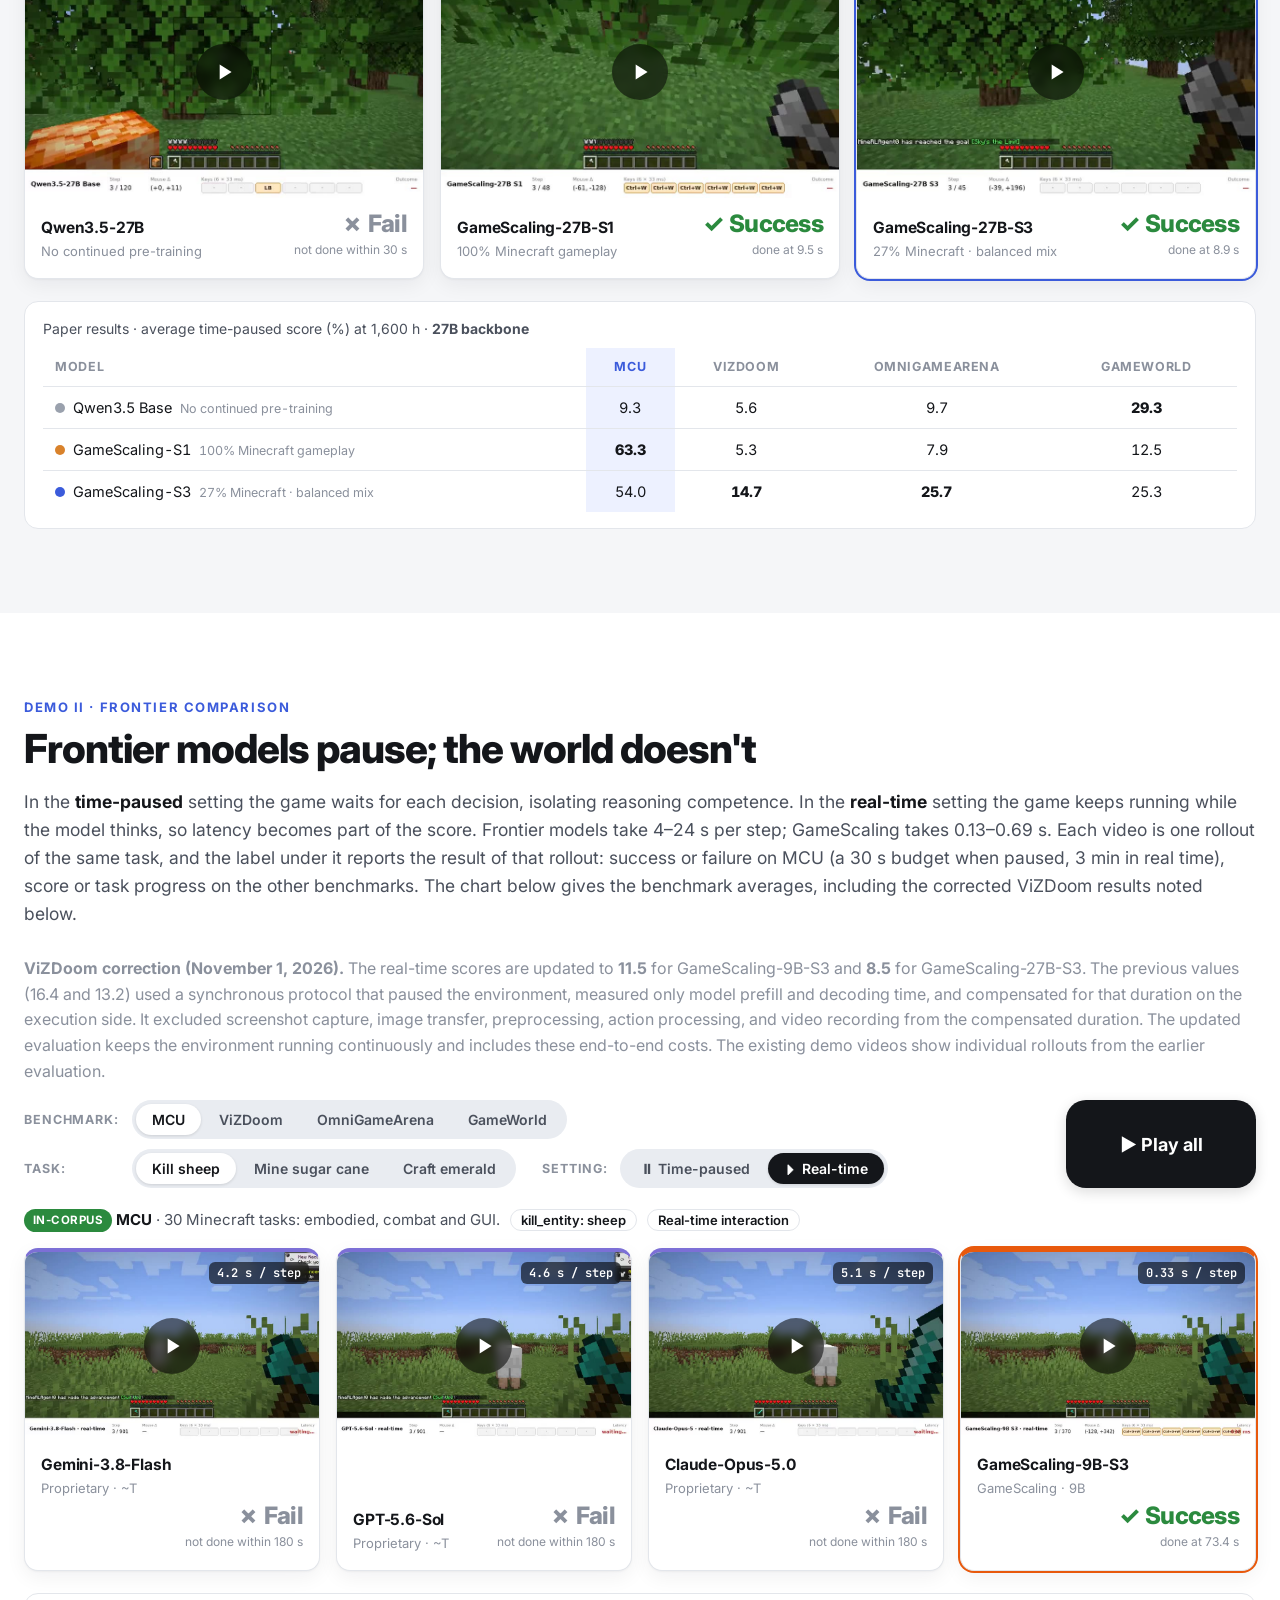
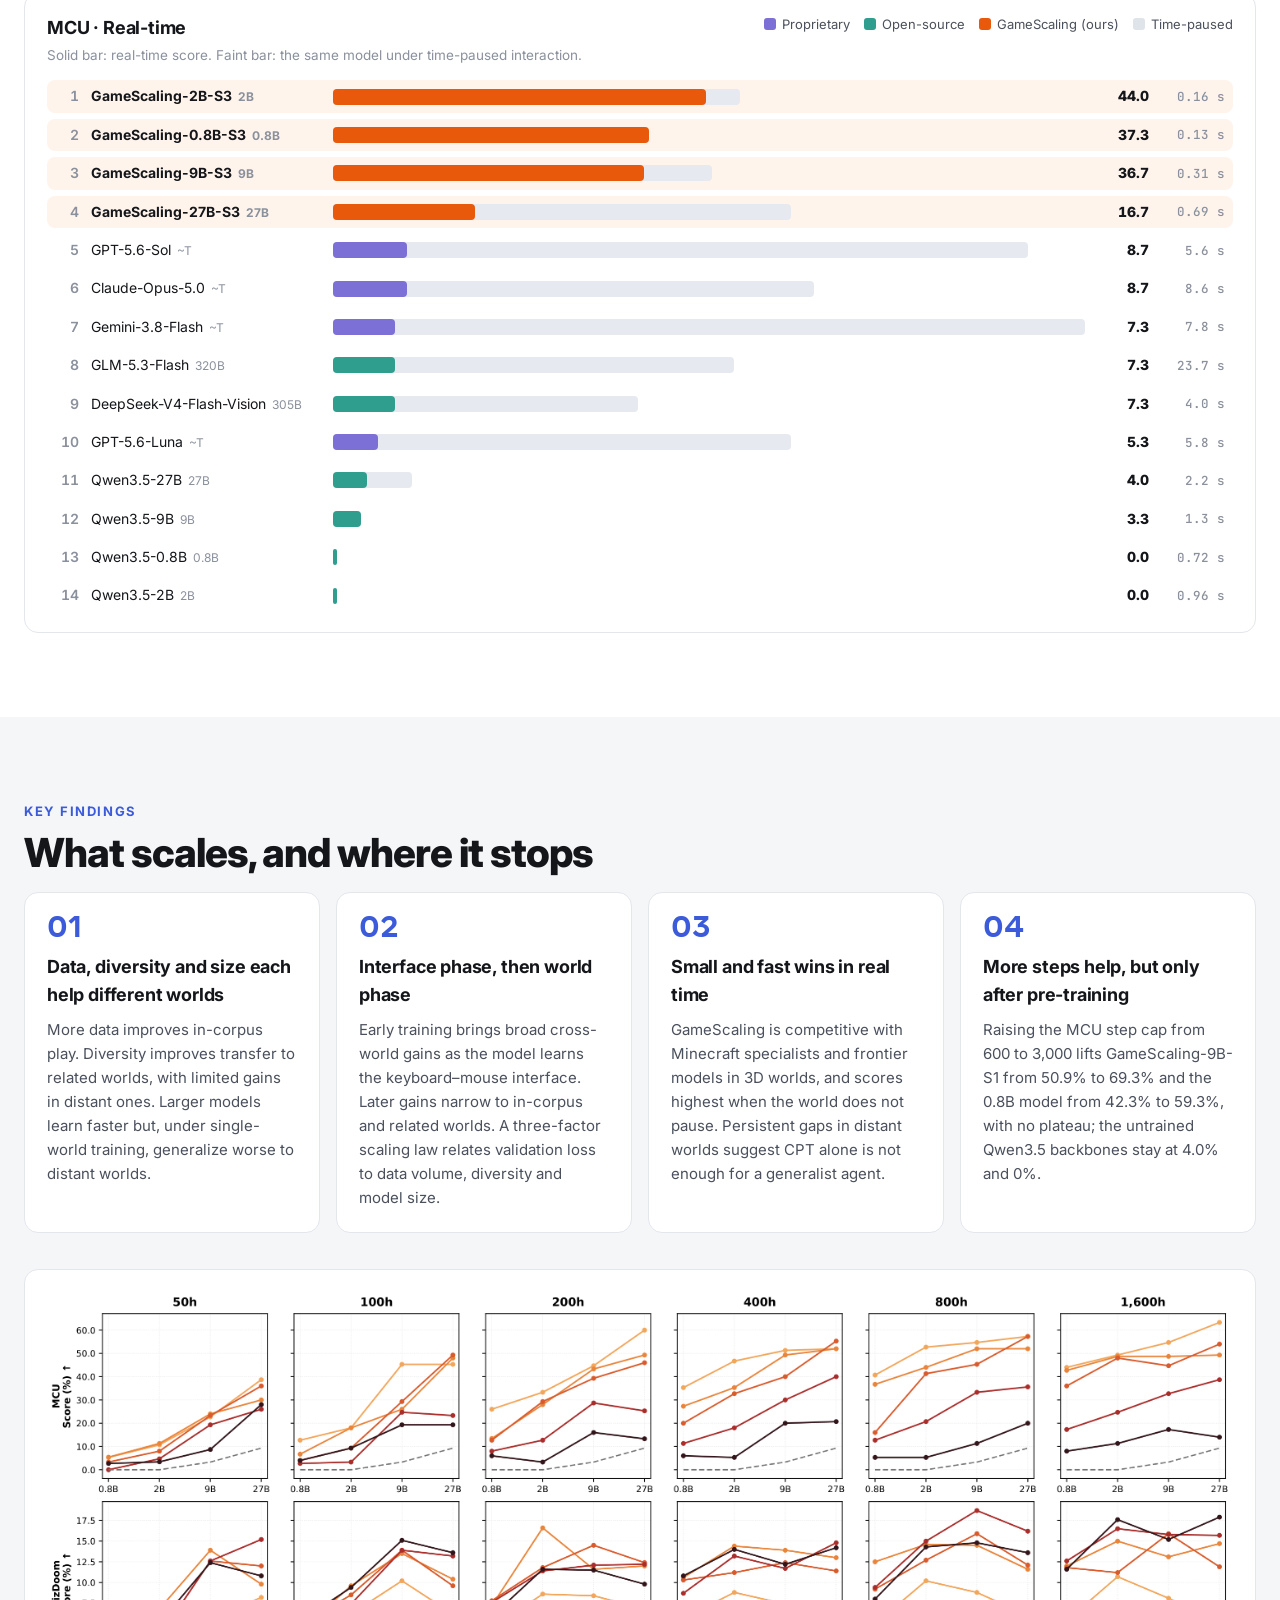
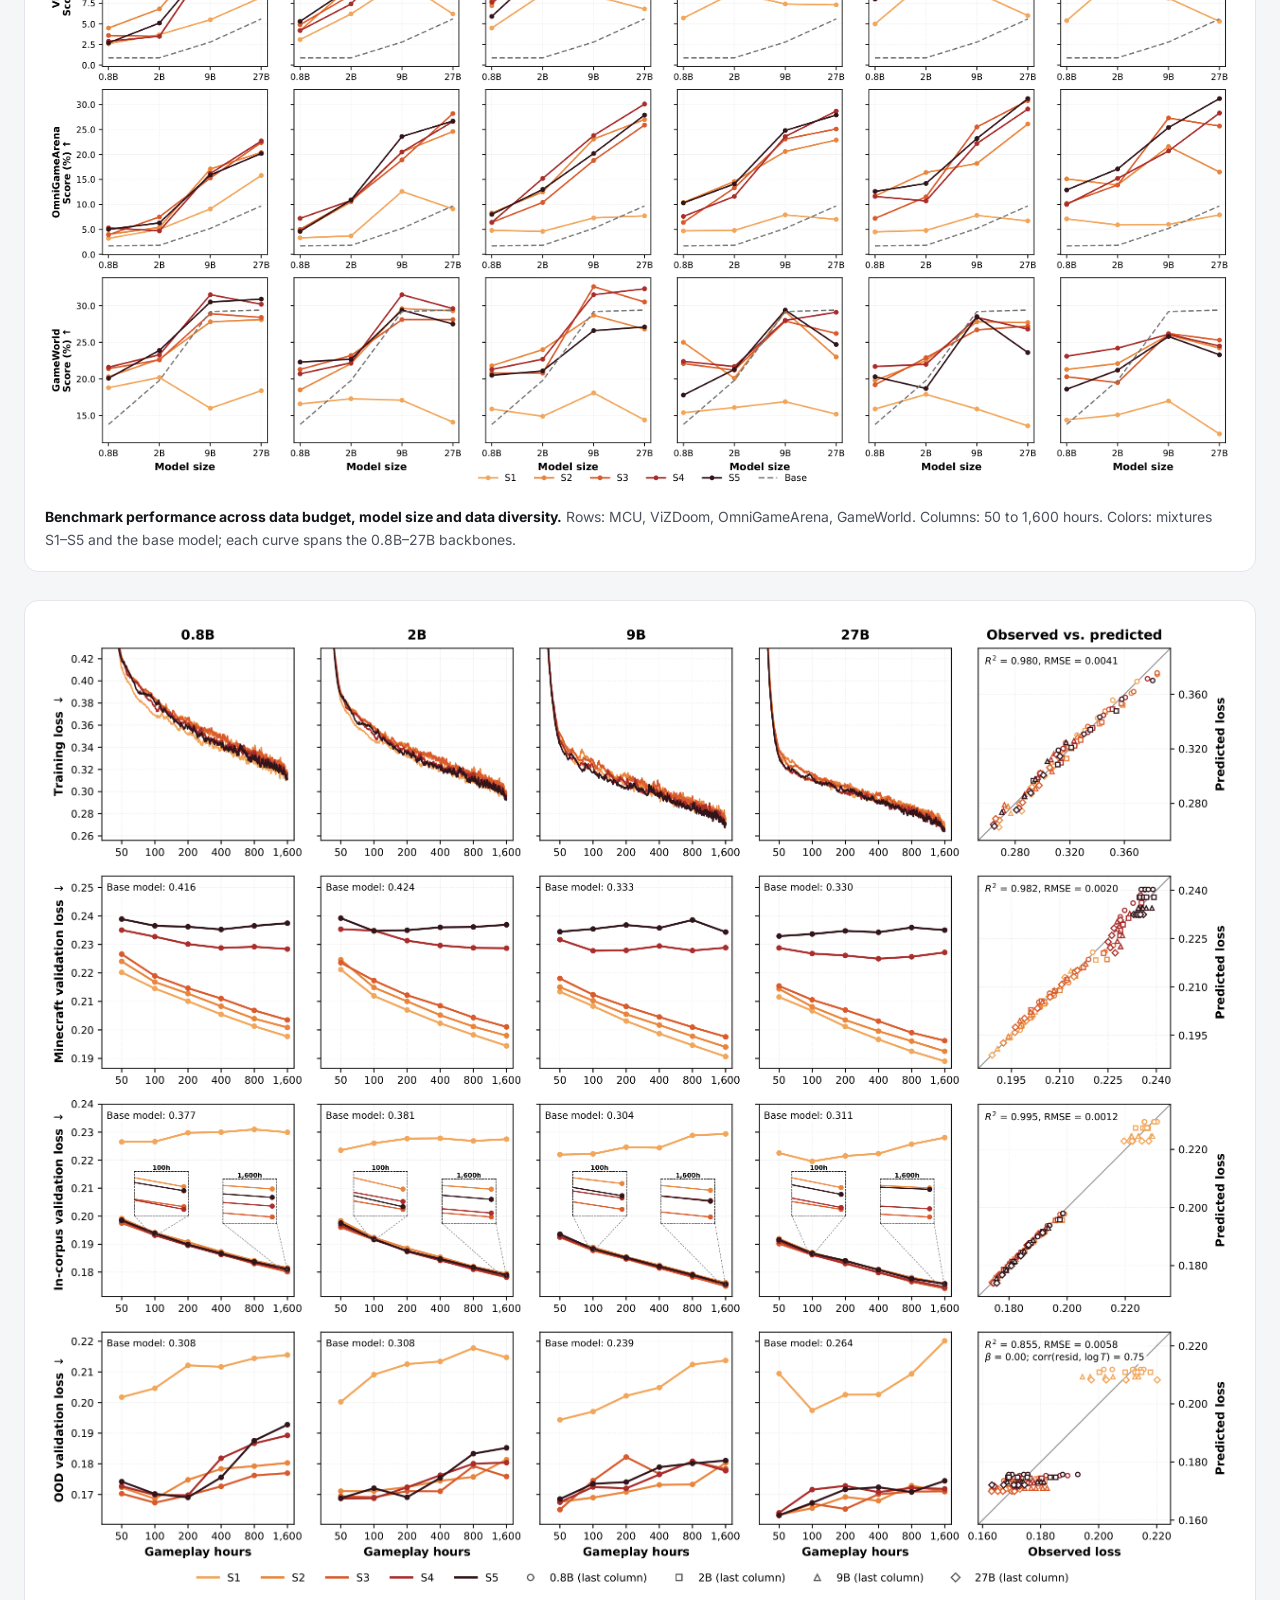
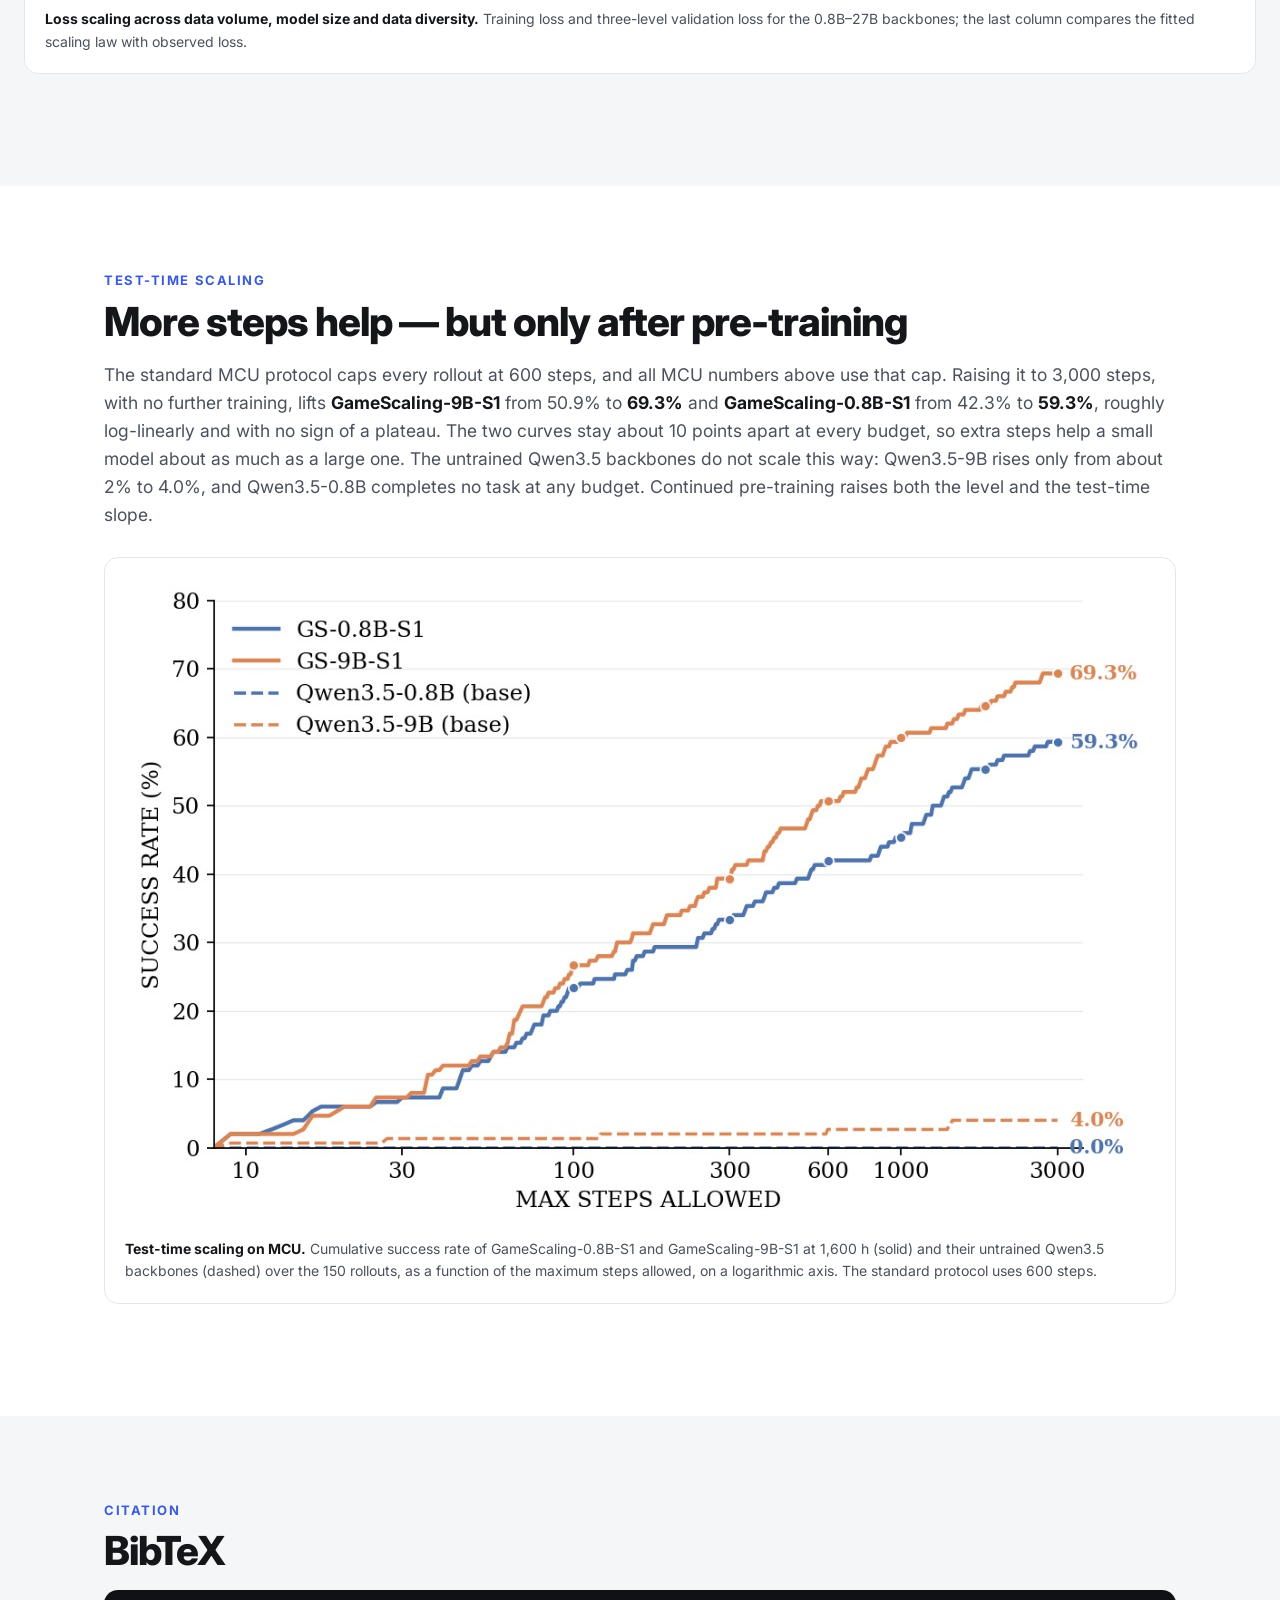
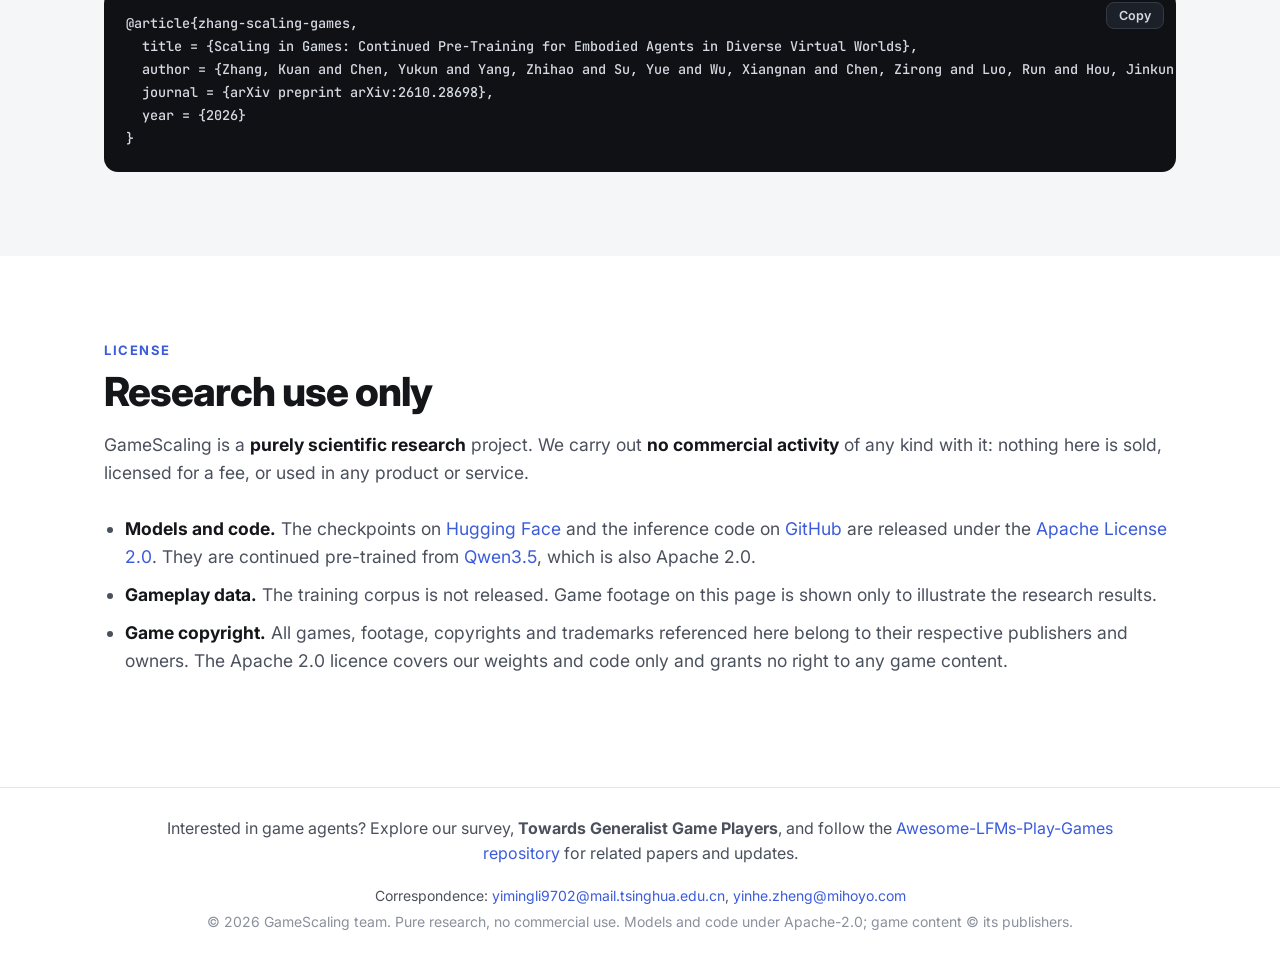
==== commit 1ddcd3c2: "Update GameScaling-27B-S3 ViZDoom real-time score to 8.5" ====
--- a/index.html
+++ b/index.html
@@ -190,7 +190,7 @@
       Each video is one rollout of the same task, and the label under it reports the result of that rollout: success or failure on MCU (a 30 s budget when paused, 3 min in real time), score or task progress on the other benchmarks.
       The chart below gives the benchmark averages, including the corrected ViZDoom results noted below.
     </p>
-    <p class="muted"><b>ViZDoom correction (November 1, 2026).</b> The real-time scores are updated to <b>11.5</b> for GameScaling-9B-S3 and <b>6.9</b> for GameScaling-27B-S3. The previous values (16.4 and 13.2) used a synchronous protocol that paused the environment, measured only model prefill and decoding time, and compensated for that duration on the execution side. It excluded screenshot capture, image transfer, preprocessing, action processing, and video recording from the compensated duration. The updated evaluation keeps the environment running continuously and includes these end-to-end costs. The existing demo videos show individual rollouts from the earlier evaluation.</p>
+    <p class="muted"><b>ViZDoom correction (November 1, 2026).</b> The real-time scores are updated to <b>11.5</b> for GameScaling-9B-S3 and <b>8.5</b> for GameScaling-27B-S3. The previous values (16.4 and 13.2) used a synchronous protocol that paused the environment, measured only model prefill and decoding time, and compensated for that duration on the execution side. It excluded screenshot capture, image transfer, preprocessing, action processing, and video recording from the compensated duration. The updated evaluation keeps the environment running continuously and includes these end-to-end costs. The existing demo videos show individual rollouts from the earlier evaluation.</p>
 
     <div class="controls">
       <div class="ctl-rows">
